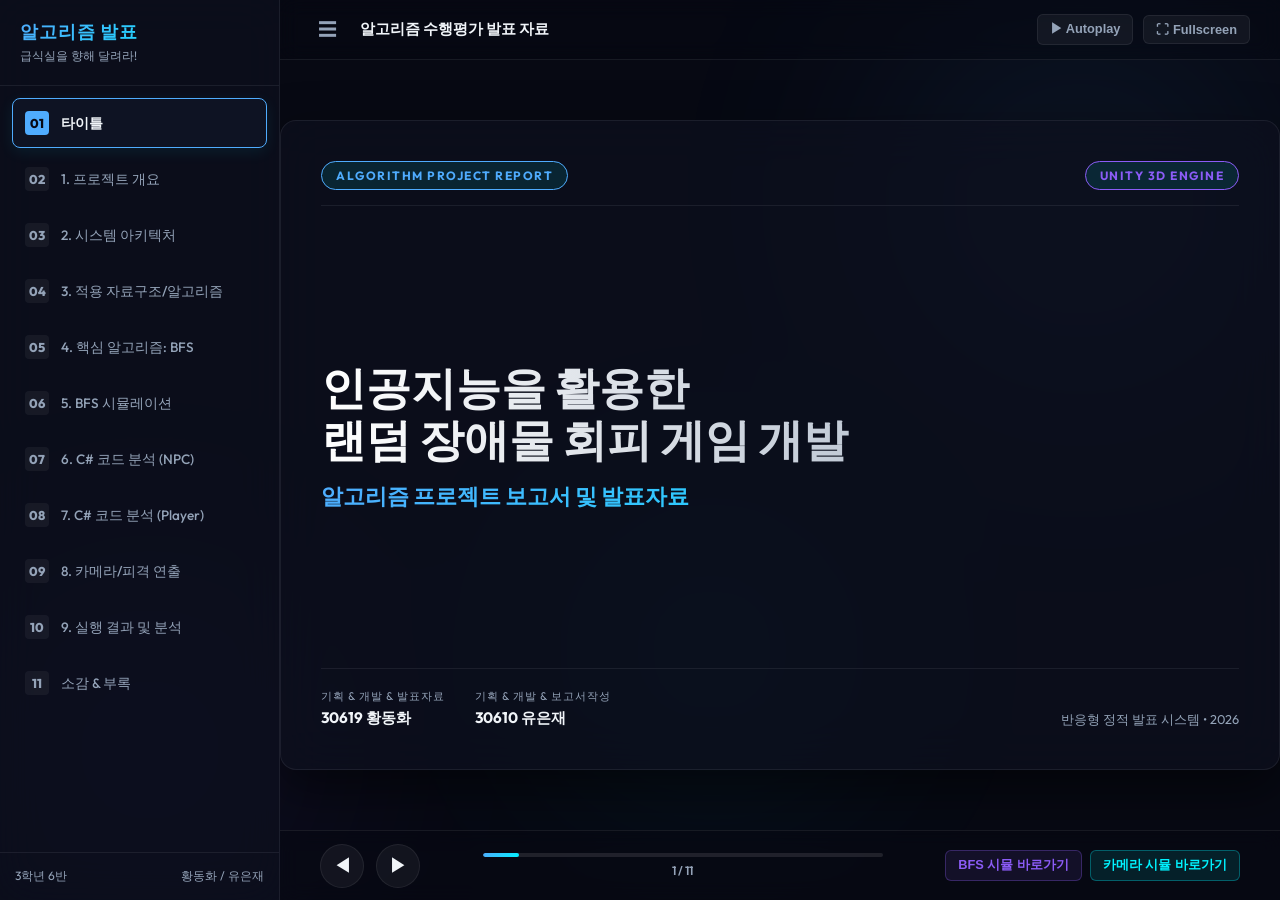
==== index.html @ ae64a729 "feat: init clean presentation slides" ====
<!DOCTYPE html>
<html lang="ko">
<head>
    <meta charset="UTF-8">
    <meta name="viewport" content="width=device-width, initial-scale=1.0">
    <title>알고리즘 프로젝트 발표자료 - 랜덤 장애물 회피 게임 개발</title>
    <link rel="stylesheet" href="styles.css">
    <!-- Google Fonts -->
    <link rel="preconnect" href="https://fonts.googleapis.com">
    <link rel="preconnect" href="https://fonts.gstatic.com" crossorigin>
    <link href="https://fonts.googleapis.com/css2?family=Inter:wght@400;500;600;700&family=Outfit:wght@400;600;700;800&display=swap" rel="stylesheet">
</head>
<body>

    <!-- Background glowing meshes -->
    <div class="bg-glow-container">
        <div class="bg-glow-circle glow-1"></div>
        <div class="bg-glow-circle glow-2"></div>
        <div class="bg-glow-circle glow-3"></div>
    </div>

    <div class="app-container">
        
        <!-- Sidebar slide list -->
        <aside class="sidebar">
            <div class="sidebar-header">
                <h1 class="sidebar-title">알고리즘 발표</h1>
                <p class="sidebar-subtitle">급식실을 향해 달려라!</p>
            </div>
            <nav class="slide-list">
                <div class="slide-item active">
                    <span class="slide-item-num">01</span>
                    <span class="slide-item-title">타이틀</span>
                </div>
                <div class="slide-item">
                    <span class="slide-item-num">02</span>
                    <span class="slide-item-title">1. 프로젝트 개요</span>
                </div>
                <div class="slide-item">
                    <span class="slide-item-num">03</span>
                    <span class="slide-item-title">2. 시스템 아키텍처</span>
                </div>
                <div class="slide-item">
                    <span class="slide-item-num">04</span>
                    <span class="slide-item-title">3. 적용 자료구조/알고리즘</span>
                </div>
                <div class="slide-item">
                    <span class="slide-item-num">05</span>
                    <span class="slide-item-title">4. 핵심 알고리즘: BFS</span>
                </div>
                <div class="slide-item">
                    <span class="slide-item-num">06</span>
                    <span class="slide-item-title">5. BFS 시뮬레이션</span>
                </div>
                <div class="slide-item">
                    <span class="slide-item-num">07</span>
                    <span class="slide-item-title">6. C# 코드 분석 (NPC)</span>
                </div>
                <div class="slide-item">
                    <span class="slide-item-num">08</span>
                    <span class="slide-item-title">7. C# 코드 분석 (Player)</span>
                </div>
                <div class="slide-item">
                    <span class="slide-item-num">09</span>
                    <span class="slide-item-title">8. 카메라/피격 연출</span>
                </div>
                <div class="slide-item">
                    <span class="slide-item-num">10</span>
                    <span class="slide-item-title">9. 실행 결과 및 분석</span>
                </div>
                <div class="slide-item">
                    <span class="slide-item-num">11</span>
                    <span class="slide-item-title">소감 & 부록</span>
                </div>
            </nav>
            <div class="sidebar-footer">
                <span>3학년 6반</span>
                <span>황동화 / 유은재</span>
            </div>
        </aside>

        <!-- Presentation Main View -->
        <main class="presentation-area">
            
            <!-- Top Controls Header -->
            <header class="presentation-header">
                <div class="header-left">
                    <button class="toggle-sidebar-btn" id="sidebar-toggle-btn" data-tooltip="슬라이드 리스트 토글">☰</button>
                    <span class="presentation-title">알고리즘 수행평가 발표 자료</span>
                </div>
                <div class="header-right">
                    <button class="header-btn" id="autoplay-btn" data-tooltip="자동 슬라이드 재생">▶ Autoplay</button>
                    <button class="header-btn" id="fullscreen-btn" data-tooltip="전체 화면 토글">⛶ Fullscreen</button>
                </div>
            </header>

            <!-- Slides Display Frame -->
            <div class="slides-container">

                <!-- SLIDE 1: Cover Page -->
                <section class="slide cover-layout active">
                    <div class="cover-header">
                        <span class="cover-badge">Algorithm Project Report</span>
                        <span class="cover-badge" style="border-color: var(--accent-purple); color: var(--accent-purple);">Unity 3D Engine</span>
                    </div>
                    <div class="cover-body">
                        <h2 class="cover-title">인공지능을 활용한<br>랜덤 장애물 회피 게임 개발</h2>
                        <h3 class="cover-subtitle">알고리즘 프로젝트 보고서 및 발표자료</h3>
                    </div>
                    <div class="cover-footer">
                        <div class="author-info">
                            <div class="author-box">
                                <span class="author-role">기획 & 개발 & 발표자료</span>
                                <span class="author-name">30619 황동화</span>
                            </div>
                            <div class="author-box">
                                <span class="author-role">기획 & 개발 & 보고서작성</span>
                                <span class="author-name">30610 유은재</span>
                            </div>
                        </div>
                        <div style="font-size: 0.8rem; color: var(--text-secondary);">
                            반응형 정적 발표 시스템 • 2026
                        </div>
                    </div>
                </section>

                <!-- SLIDE 2: 개요 -->
                <section class="slide">
                    <div class="slide-header">
                        <div>
                            <span class="slide-category">Introduction</span>
                            <h2 class="slide-title">1. 프로젝트 개요</h2>
                        </div>
                    </div>
                    <div class="grid-2">
                        <div>
                            <div class="info-card" style="margin-bottom: 15px;">
                                <div class="info-card-header">
                                    <div class="info-card-icon">🎯</div>
                                    <h3 class="info-card-title">메인 테마 및 기획 의도</h3>
                                </div>
                                <p class="info-card-desc">
                                    인기 런게임 '쿠키런'의 긴장감 높은 메커니즘을 3D 환경에 이식했습니다. 플레이어는 자동으로 점진 가속하며 전진하고, 학교 건물을 모티브로 디자인된 맵에서 <strong>급식실을 향해 달려갑니다.</strong>
                                </p>
                            </div>
                            <div class="info-card">
                                <div class="info-card-header">
                                    <div class="info-card-icon icon-purple">⚡</div>
                                    <h3 class="info-card-title">핵심 차별화 기술</h3>
                                </div>
                                <p class="info-card-desc">
                                    고정되어 패턴이 단순한 일반적인 런게임 장애물과 다릅니다. 이 게임에는 <strong>확률 기반 무작위 이동 알고리즘</strong>이 적용된 학생 NPC 장애물이 동작하여 플레이어에게 고도의 동체시력과 순발력을 요구합니다.
                                </p>
                            </div>
                        </div>
                        <div>
                            <div class="slide-visual-wrapper">
                                <img src="images/hero.png" alt="Game Hero Shot" class="slide-image">
                                <div class="image-overlay-caption">급식실로 달려가는 3D 러닝 게임 (LunchRush) 인게임 컨셉 샷</div>
                            </div>
                        </div>
                    </div>
                </section>

                <!-- SLIDE 3: 시스템 설계 -->
                <section class="slide">
                    <div class="slide-header">
                        <div>
                            <span class="slide-category">System Architecture</span>
                            <h2 class="slide-title">2. 시스템 아키텍처</h2>
                        </div>
                    </div>
                    <div class="grid-2">
                        <div>
                            <div class="slide-visual-wrapper" style="max-height: 480px;">
                                <img src="images/architecture.png" alt="System Architecture Diagram" class="slide-image">
                                <div class="image-overlay-caption">Unity 6 엔진 기반 모듈형 구조도</div>
                            </div>
                        </div>
                        <div>
                            <ul class="bullet-list">
                                <li>
                                    <strong>Player Control System</strong>
                                    <p>Unity New Input System 연계. 마우스 델타 값과 감도를 조합해 캐릭터를 부부럽게 좌우 회전시키며, 점프·슬라이딩·대쉬 입력을 물리 연산(CharacterController)과 결합.</p>
                                </li>
                                <li>
                                    <strong>Dynamic Camera System</strong>
                                    <p>플레이어 속도와 대쉬 상태에 따라 FOV(시야각)를 부드럽게 조정하여 스피드감 부여. 피격 감지 시 Perlin Noise 알고리즘 기반 거친 카메라 흔들림 수행.</p>
                                </li>
                                <li>
                                    <strong>NPC AI System</strong>
                                    <p>각 NPC는 독립된 상태 타이머를 지니며, 가중치 기반 난수 연산으로 목표 좌표를 선정한 뒤 격자 좌표계 기반 최단경로 탐색 수행.</p>
                                </li>
                            </ul>
                        </div>
                    </div>
                </section>

                <!-- SLIDE 4: 적용 자료구조 및 알고리즘 -->
                <section class="slide">
                    <div class="slide-header">
                        <div>
                            <span class="slide-category">Data Structure & Algorithm</span>
                            <h2 class="slide-title">3. 적용된 자료구조 및 알고리즘</h2>
                        </div>
                    </div>
                    <div class="grid-2">
                        <div class="info-card" style="height: 100%;">
                            <div class="info-card-header">
                                <div class="info-card-icon icon-purple">🧠</div>
                                <h3 class="info-card-title">확률 가중치 및 선형 보간 (Lerp)</h3>
                            </div>
                            <ul class="bullet-list purple" style="margin-top: 15px;">
                                <li>
                                    <strong>확률 가중치 기반 무작위 타겟 선택</strong>
                                    <p>NPC는 내장된 타이머가 특정 주기에 도달하면, 난수를 생성하고 사전에 정의된 각 행동 확률 가중치에 맞춰 다음 목표 지점 설정.</p>
                                </li>
                                <li>
                                    <strong>선형 보간 (Vector3.Lerp) 경로 평활화</strong>
                                    <p>목표 좌표로 NPC가 텔레포트하는 어색함을 막기 위해 프레임에 독립적인 <code>Vector3.Lerp</code>를 적용해 실제 학생이 걷는 것 같은 자연스러운 움직임 유도.</p>
                                </li>
                            </ul>
                        </div>
                        <div class="info-card" style="height: 100%;">
                            <div class="info-card-header">
                                <div class="info-card-icon icon-gold">⚡</div>
                                <h3 class="info-card-title">타이머 구조 및 AABB 충돌</h3>
                            </div>
                            <ul class="bullet-list gold" style="margin-top: 15px;">
                                <li>
                                    <strong>상태 기반 타이머 구조 (Timer Management)</strong>
                                    <p>복잡하고 무거운 상태 머신(FSM) 대신, 무적시간(<code>hitCooldownTimer</code>), 감속시간(<code>slowTimer</code>) 등 실수형 타이머를 매 프레임 업데이트 연산으로 관리.</p>
                                </li>
                                <li>
                                    <strong>AABB 충돌 판정 및 트리거</strong>
                                    <p>Unity BoxCollider 및 CharacterController 연산을 활용해 3차원 바운딩 박스가 겹치는 순간 실시간 감지, 플레이어 체력 차감 및 화면 진동 이벤트 트리거 연계.</p>
                                </li>
                            </ul>
                        </div>
                    </div>
                </section>

                <!-- SLIDE 5: BFS 경로 탐색 -->
                <section class="slide">
                    <div class="slide-header">
                        <div>
                            <span class="slide-category">Core Pathfinder Algorithm</span>
                            <h2 class="slide-title">4. 핵심 알고리즘: BFS 격자 경로 탐색</h2>
                        </div>
                    </div>
                    <div class="grid-2">
                        <div>
                            <p style="font-size: 0.95rem; line-height: 1.6; color: var(--text-secondary); margin-bottom: 15px;">
                                이 게임의 적(NPC 학생)은 무지성으로 전진하지 않고, 자신의 시작 위치(Origin) 주변 격자 맵을 바탕으로 <strong>BFS(너비 우선 탐색) 알고리즘</strong>을 사용해 유연하게 목표를 향해 이동합니다.
                            </p>
                            <div class="info-card" style="background: rgba(0, 242, 254, 0.03); border-color: rgba(0, 242, 254, 0.2); padding: 18px;">
                                <h4 style="color: var(--accent-cyan); font-size: 0.95rem; margin-bottom: 8px;">동작 단계:</h4>
                                <ol class="bullet-list" style="margin: 0; padding-left: 5px;">
                                    <li>NPC는 월드 좌표계를 <code>WorldToCell()</code> 함수를 통해 격자 셀(<code>Vector2Int</code>)로 변환합니다.</li>
                                    <li>목표 셀이 결정되면 시작 셀에서부터 최단경로 탐색을 위한 BFS 큐(<code>Queue&lt;Vector2Int&gt;</code>) 연산을 실행합니다.</li>
                                    <li>이미 탐색한 경로 및 벽(장애물) 정보를 필터링하여 최단 경로를 구성하는 노드 리스트를 복원하고, 다시 월드 좌표로 되돌려 경로(Waypoints)로 삼습니다.</li>
                                </ol>
                            </div>
                        </div>
                        <div>
                            <div class="slide-visual-wrapper">
                                <img src="images/bfs.png" alt="BFS Pathfinding Grid" class="slide-image">
                                <div class="image-overlay-caption">격자 상에서 BFS 최단 경로(파란색 선)를 역추적하는 알고리즘 다이어그램</div>
                            </div>
                        </div>
                    </div>
                </section>

                <!-- SLIDE 6: BFS 시뮬레이션 -->
                <section class="slide">
                    <div class="slide-header">
                        <div>
                            <span class="slide-category">Interactive Demo</span>
                            <h2 class="slide-title">5. 인터랙티브 BFS 경로 탐색 시뮬레이션</h2>
                        </div>
                        <div class="slide-subtitle-desc">실제 C# 코드를 기반으로 제작한 JS BFS 알고리즘 연산 및 보간 시뮬레이터</div>
                    </div>
                    <div class="sim-container">
                        <div class="sim-controls">
                            <button class="sim-btn primary" onclick="rerollBfsTarget()">🎯 새로운 목표 탐색 (Reroll)</button>
                            <button class="sim-btn" onclick="initBfsGrid()">🔄 그리드 리셋</button>
                            <div style="font-size: 0.8rem; margin-left: auto; color: var(--text-secondary);">
                                범례: <span style="color: #00f2fe; font-weight: bold;">● NPC</span> | 
                                <span style="color: #ef4444; font-weight: bold;">● Target</span> | 
                                <span style="color: #8b5cf6; font-weight: bold;">█ 벽(장애물)</span>
                            </div>
                        </div>
                        <div class="sim-canvas-wrapper">
                            <canvas id="bfs-canvas" class="sim-canvas"></canvas>
                            <div class="sim-status" id="bfs-status">NPC Position: (2, 2) | Target: (11, 11)</div>
                        </div>
                    </div>
                </section>

                <!-- SLIDE 7: C# 코드 분석 1 -->
                <section class="slide">
                    <div class="slide-header">
                        <div>
                            <span class="slide-category">Unity C# Script Analysis</span>
                            <h2 class="slide-title">6. 핵심 코드 분석: NPC 이동 & 스포너</h2>
                        </div>
                    </div>
                    <div class="grid-2">
                        <div class="code-viewer">
                            <div class="code-tabs">
                                <button class="code-tab active" data-target="code-obstacle">Obstacle.cs (BFS)</button>
                                <button class="code-tab" data-target="code-spawner">ObstacleSpawner.cs</button>
                            </div>
                            <div class="code-container">
<pre id="code-obstacle" class="code-snippet" style="display: block;">
<span class="code-comment">// Obstacle.cs 내의 BFS 최단경로 산출 알고리즘</span>
<span class="code-keyword">private void</span> <span class="code-method">BuildBfsPath</span>(Vector3 destination) {
    path.<span class="code-method">Clear</span>();
    pathIndex = <span class="code-number">0</span>;
    <span class="code-keyword">float</span> cellSize = Mathf.<span class="code-method">Max</span>(<span class="code-number">0.1f</span>, bfsCellSize);
    Vector2Int start = <span class="code-method">WorldToCell</span>(transform.position, cellSize);
    Vector2Int goal = <span class="code-method">WorldToCell</span>(destination, cellSize);
    
    Queue&lt;Vector2Int&gt; queue = <span class="code-keyword">new</span> Queue&lt;Vector2Int&gt;();
    Dictionary&lt;Vector2Int, Vector2Int&gt; previous = <span class="code-keyword">new</span> Dictionary&lt;Vector2Int, Vector2Int&gt;();
    queue.<span class="code-method">Enqueue</span>(start);
    previous[start] = start;

    <span class="code-keyword">while</span> (queue.Count > <span class="code-number">0</span>) {
        Vector2Int current = queue.<span class="code-method">Dequeue</span>();
        <span class="code-keyword">if</span> (current == goal) <span class="code-keyword">break</span>;
        <span class="code-keyword">foreach</span> (Vector2Int dir <span class="code-keyword">in</span> directions) {
            Vector2Int next = current + dir;
            <span class="code-keyword">if</span> (previous.<span class="code-method">ContainsKey</span>(next)) <span class="code-keyword">continue</span>;
            previous[next] = current;
            queue.<span class="code-method">Enqueue</span>(next);
        }
    }
}
</pre>
<pre id="code-spawner" class="code-snippet" style="display: none;">
<span class="code-comment">// ObstacleSpawner.cs 내의 최소 거리 배치 스포닝</span>
<span class="code-keyword">public void</span> <span class="code-method">SpawnBatch</span>() {
    GameObject[] targets = GameObject.<span class="code-method">FindGameObjectsWithTag</span>(targetTag);
    <span class="code-keyword">int</span> spawned = <span class="code-number">0</span>;
    <span class="code-keyword">while</span> (spawned &lt; spawnCount) {
        GameObject target = targets[Random.<span class="code-method">Range</span>(<span class="code-number">0</span>, targets.Length)];
        Vector3 pos = <span class="code-method">GetTopPosition</span>(target) + Vector3.up * spawnHeightOffset;
        <span class="code-comment">// 스폰 오브젝트 간 겹침 방지 검사</span>
        <span class="code-keyword">if</span> (<span class="code-method">IsFarEnough</span>(pos)) {
            Instantiate(obstaclePrefabs[Random.<span class="code-method">Range</span>(<span class="code-number">0</span>, obstaclePrefabs.Length)], pos, Quaternion.identity);
            usedPositions.<span class="code-method">Add</span>(pos);
            spawned++;
        }
    }
}
</pre>
                            </div>
                        </div>
                        <div style="display: flex; flex-direction: column; justify-content: center;">
                            <div class="code-annotation">
                                <strong>최적화 설계 포인트:</strong><br>
                                게임 내 많은 수의 NPC가 동시에 경로 연산을 수행하여 렉이 발생하는 현상을 방지하기 위해 <code>sqrMagnitude</code> 가시거리 연산을 통해 플레이어 근처의 활성화된 NPC만 깨어나 BFS를 수행하도록 최적화했습니다.
                            </div>
                            <div class="code-annotation" style="border-left-color: var(--accent-cyan); margin-top: 15px;">
                                <strong>스폰 충돌 방지:</strong><br>
                                <code>IsFarEnough()</code> 메소드를 활용해, 이미 생성된 NPC 간의 거리를 <code>minSpacing</code> 제곱값(sqrMagnitude)으로 빠르게 비교 연산하여 연산 효율을 높였습니다.
                            </div>
                        </div>
                    </div>
                </section>

                <!-- SLIDE 8: C# 코드 분석 2 -->
                <section class="slide">
                    <div class="slide-header">
                        <div>
                            <span class="slide-category">Unity C# Script Analysis</span>
                            <h2 class="slide-title">7. 핵심 코드 분석: 플레이어 & 카메라</h2>
                        </div>
                    </div>
                    <div class="grid-2">
                        <div class="code-viewer">
                            <div class="code-tabs">
                                <button class="code-tab active" data-target="code-player">PlayerController.cs</button>
                                <button class="code-tab" data-target="code-camera">FollowCamera.cs (Shake)</button>
                            </div>
                            <div class="code-container">
<pre id="code-player" class="code-snippet" style="display: block;">
<span class="code-comment">// PlayerController.cs 피격 및 속도 감속 로직</span>
<span class="code-keyword">public void</span> <span class="code-method">HitObstacle</span>(<span class="code-keyword">string</span> obstacleName) {
    <span class="code-keyword">if</span> (cleared || hitCooldownTimer > <span class="code-number">0f</span>) <span class="code-keyword">return</span>;
    
    hitCooldownTimer = hitCooldown; <span class="code-comment">// 무적 타이머</span>
    slowTimer = slowDuration;       <span class="code-comment">// 감속 타이머</span>
    currentSpeed = Mathf.<span class="code-method">Max</span>(startSpeed, currentSpeed - hitSpeedLoss);
    hearts = Mathf.<span class="code-method">Max</span>(<span class="code-number">0</span>, hearts - <span class="code-number">1</span>);
    heartUI?.<span class="code-method">SetHearts</span>(hearts, maxHearts);
    
    <span class="code-comment">// 카메라 Perlin Noise 흔들림 연출 연계</span>
    followCamera?.<span class="code-method">Shake</span>(<span class="code-number">0.45f</span>, hearts &lt;= <span class="code-number">0</span> ? <span class="code-number">1.2f</span> : <span class="code-number">0.75f</span>);
    
    <span class="code-keyword">if</span> (hearts &lt;= <span class="code-number">0</span>) {
        <span class="code-method">Die</span>(); <span class="code-comment">// 게임오버 코루틴 실행</span>
    }
}
</pre>
<pre id="code-camera" class="code-snippet" style="display: none;">
<span class="code-comment">// FollowCamera.cs Perlin Noise 카메라 셰이크 알고리즘</span>
<span class="code-keyword">private</span> Vector3 <span class="code-method">GetShakeOffset</span>() {
    <span class="code-keyword">if</span> (shakeTimer &lt;= <span class="code-number">0f</span>) <span class="code-keyword">return</span> Vector3.zero;
    
    shakeTimer -= Time.deltaTime;
    <span class="code-keyword">float</span> power = shakeStrength * (shakeTimer / shakeDuration);
    
    <span class="code-comment">// 단순 Random 난수가 아닌 Perlin Noise로 부드러운 거친 진동 구현</span>
    <span class="code-keyword">float</span> x = (Mathf.<span class="code-method">PerlinNoise</span>(Time.time * shakeFrequency, <span class="code-number">0.17f</span>) - <span class="code-number">0.5f</span>) * <span class="code-number">2f</span>;
    <span class="code-keyword">float</span> y = (Mathf.<span class="code-method">PerlinNoise</span>(<span class="code-number">0.41f</span>, Time.time * shakeFrequency) - <span class="code-number">0.5f</span>) * <span class="code-number">2f</span>;
    
    <span class="code-keyword">return</span> transform.right * x * power + transform.up * y * power;
}
</pre>
                            </div>
                        </div>
                        <div style="display: flex; flex-direction: column; justify-content: center;">
                            <div class="code-annotation">
                                <strong>비선형 카메라 피드백:</strong><br>
                                <code>Mathf.PerlinNoise</code>를 사용한 진동은 매 프레임 임의의 난수로 진동시키는 <code>Random.insideUnitSphere</code>에 비해 파동이 유기적으로 부드럽게 이어지므로 3D 멀미를 방지하면서도 타격감을 크게 증가시킵니다.
                            </div>
                            <div class="code-annotation" style="border-left-color: var(--accent-red); margin-top: 15px;">
                                <strong>코루틴 기반 게임오버:</strong><br>
                                체력 0 도달 시 단순 리셋이 아닌, 플레이어 모델이 거칠게 회전(Spin)하며 공중으로 튕겨져 나간 뒤 점점 투명하게 사라지도록 <code>IEnumerator</code> 코루틴을 통해 정교한 연출을 하였습니다.
                            </div>
                        </div>
                    </div>
                </section>

                <!-- SLIDE 9: 카메라 / 피격 연출 시뮬레이션 -->
                <section class="slide">
                    <div class="slide-header">
                        <div>
                            <span class="slide-category">Interactive Sandbox</span>
                            <h2 class="slide-title">8. 카메라 연출 및 피격 시뮬레이터</h2>
                        </div>
                        <div class="slide-subtitle-desc">플레이어 가속에 따른 FOV 팽창 및 장애물 피격 시 Perlin Noise 흔들림 시뮬레이션</div>
                    </div>
                    <div class="grid-2">
                        <div class="camera-sim-wrapper">
                            <div class="cam-slider-group">
                                <div class="cam-slider-label">
                                    <span>🏃 현재 달리기 속도 (Speed)</span>
                                    <span><span id="sim-speed-val">5.0</span> m/s</span>
                                </div>
                                <input type="range" min="5" max="13" step="0.1" value="5" class="cam-slider" id="sim-speed-slider">
                            </div>
                            
                            <div style="display: flex; gap: 12px; margin-top: 10px;">
                                <button class="sim-btn primary" style="flex: 1; padding: 12px;" onclick="triggerObstacleHit()">💥 장애물 충돌 트리거 (Obstacle Hit)</button>
                                <button class="sim-btn" style="padding: 12px 20px;" onclick="initCameraSim()">🔄 복구</button>
                            </div>
                            
                            <div class="code-annotation" style="margin: 0;">
                                <strong>시너지 메커니즘 설명:</strong><br>
                                속도 슬라이더를 높이면 우측 가상 화면의 3D 원근 앵글(FOV)이 <strong>60도에서 72도</strong>까지 확대되어 스피드감을 향상시킵니다.<br>
                                피격 버튼을 클릭하면 체력(하트)이 차감되며 <strong>Perlin Noise 알고리즘</strong>을 적용한 셰이크가 렌더링 영역에 적용됩니다.
                            </div>
                        </div>
                        <div>
                            <div class="camera-screen-box">
                                <div class="camera-screen-content" id="camera-screen-content">
                                    <div class="speed-lines" id="speed-lines"></div>
                                    <!-- Virtual HUD -->
                                    <div class="camera-hud">
                                        <div class="camera-hud-item">SPEED: <span id="sim-hud-speed">RUN</span></div>
                                        <div class="camera-hud-item">FOV: <span id="sim-fov-val">60</span>°</div>
                                    </div>
                                    <div class="camera-hearts">
                                        <div class="heart-icon"></div>
                                        <div class="heart-icon"></div>
                                        <div class="heart-icon"></div>
                                    </div>
                                    <!-- Virtual 3D Scene Elements -->
                                    <div class="camera-scene-elements" id="camera-elements">
                                        <div class="camera-track">
                                            <div class="camera-player"></div>
                                            <div class="camera-obstacle-obj"></div>
                                        </div>
                                    </div>
                                </div>
                            </div>
                        </div>
                    </div>
                </section>

                <!-- SLIDE 10: 결과 및 분석 -->
                <section class="slide">
                    <div class="slide-header">
                        <div>
                            <span class="slide-category">Results & Analysis</span>
                            <h2 class="slide-title">9. 실행 결과 및 알고리즘 동작 분석</h2>
                        </div>
                    </div>
                    <div class="grid-2">
                        <div>
                            <div class="info-card" style="margin-bottom: 15px;">
                                <div class="info-card-header">
                                    <div class="info-card-icon">🎮</div>
                                    <h3 class="info-card-title">자연스러운 동적 장애물 구현</h3>
                                </div>
                                <p class="info-card-desc">
                                    가중치 난수로 다음 셀을 구한 뒤 <code>Vector3.Lerp</code>를 적용해, NPC가 순간이동하는 현상 없이 장애물 역할을 자연스럽게 수행합니다. 고정 장애물보다 훨씬 뛰어난 몰입감을 느낄 수 있습니다.
                                </p>
                            </div>
                            <div class="info-card">
                                <div class="info-card-header">
                                    <div class="info-card-icon icon-purple">🔄</div>
                                    <h3 class="info-card-title">리플레이 가치 창출 (Replay Value)</h3>
                                </div>
                                <p class="info-card-desc">
                                    확률 가중치 기반 무작위 이동 덕분에 매 판 플레이할 때마다 NPC들의 배치와 이동 경로가 달라집니다. 따라서 단순 길을 외우는 암기식 플레이가 불가능하며 다채로운 즐거움을 줍니다.
                                </p>
                            </div>
                        </div>
                        <div>
                            <div class="slide-visual-wrapper">
                                <img src="images/flowchart.png" alt="Game Logic Flowchart" class="slide-image">
                                <div class="image-overlay-caption">실제 게임 실행 메인 로직 플로우차트</div>
                            </div>
                        </div>
                    </div>
                </section>

                <!-- SLIDE 11: 소감 및 역할분담 -->
                <section class="slide">
                    <div class="slide-header">
                        <div>
                            <span class="slide-category">Conclusion & Appendix</span>
                            <h2 class="slide-title">10. 프로젝트 수행 소감 및 부록</h2>
                        </div>
                    </div>
                    <div class="grid-3">
                        <div class="info-card">
                            <h4 style="font-size: 0.95rem; color: var(--accent-blue); margin-bottom: 10px;">팀원 수행 소감</h4>
                            <p style="font-size: 0.8rem; line-height: 1.5; color: var(--text-secondary); margin-bottom: 10px;">
                                <strong>유은재:</strong> 처음으로 Unity에서 3D 맵을 설계해보았습니다. 과거 언리얼 엔진으로 학교 IT관을 모델링했던 역량을 활용하여 빠르게 공간을 조형할 수 있었고 Unity만의 컴포넌트 시스템을 이해하게 되었습니다.
                            </p>
                            <p style="font-size: 0.8rem; line-height: 1.5; color: var(--text-secondary);">
                                <strong>황동화:</strong> 첫 3D 게임 제작이라 모든 것이 흥미로웠습니다. 3D 모델의 복잡한 애니메이션이 런타임 상에서 Animator와 스크립트로 상호작용하는 과정이 매우 신기했습니다.
                            </p>
                        </div>
                        <div class="info-card">
                            <h4 style="font-size: 0.95rem; color: var(--accent-purple); margin-bottom: 10px;">역할 분담</h4>
                            <ul class="bullet-list purple" style="margin: 0;">
                                <li><strong>황동화:</strong> 학교 건물 3D 맵 제작, 플레이어 & 카메라 컨트롤러 C# 스크립트 작성, AI 디버깅 보조</li>
                                <li><strong>유은재:</strong> 학교 건물 3D 맵 조형, C# UI 스크립트, NPC BFS AI 작성, PPT 보고서 및 자료 정리</li>
                            </ul>
                        </div>
                        <div class="info-card">
                            <h4 style="font-size: 0.95rem; color: var(--accent-gold); margin-bottom: 10px;">AI 활용 및 부록</h4>
                            <p style="font-size: 0.78rem; line-height: 1.5; color: var(--text-secondary); margin-bottom: 10px;">
                                C# 스크립트 초안 고안, 마우스 카메라 턴 회전 보정 및 Animator 회전 충돌 문제를 해결하기 위해 ChatGPT를 활용했습니다.
                            </p>
                            <div style="margin-top: 15px;">
                                <a href="https://github.com/jomebe/yumbabo" target="_blank" class="sim-btn primary" style="justify-content: center; text-decoration: none; font-size: 0.75rem;">💻 Unity 전체 코드 GitHub</a>
                            </div>
                        </div>
                    </div>
                </section>

            </div>

            <!-- Bottom Navigation Bar -->
            <footer class="navigation-controls">
                <div class="nav-buttons">
                    <button class="nav-btn" id="prev-btn" data-tooltip="이전 슬라이드 (좌방향키/PgUp)">◀</button>
                    <button class="nav-btn" id="next-btn" data-tooltip="다음 슬라이드 (우방향키/스페이스바/PgDn)">▶</button>
                </div>
                
                <div class="nav-progress-container">
                    <div class="nav-progress-bar-bg">
                        <div class="nav-progress-bar-fill"></div>
                    </div>
                    <span class="nav-slide-counter">1 / 11</span>
                </div>
                
                <div class="floating-actions">
                    <button class="header-btn" onclick="showSlide(5)" style="background: rgba(139, 92, 246, 0.1); border-color: rgba(139, 92, 246, 0.3); color: var(--accent-purple);">BFS 시뮬 바로가기</button>
                    <button class="header-btn" onclick="showSlide(8)" style="background: rgba(0, 242, 254, 0.1); border-color: rgba(0, 242, 254, 0.3); color: var(--accent-cyan);">카메라 시뮬 바로가기</button>
                </div>
            </footer>

        </main>
    </div>

    <script src="script.js"></script>
</body>
</html>
---- styles.css ----
:root {
    --bg-dark: #070913;
    --bg-panel: rgba(13, 17, 30, 0.7);
    --bg-card: rgba(22, 28, 48, 0.45);
    --border-color: rgba(255, 255, 255, 0.07);
    --border-glow: rgba(0, 242, 254, 0.15);
    --text-primary: #f1f5f9;
    --text-secondary: #94a3b8;
    --accent-cyan: #00f2fe;
    --accent-blue: #4facfe;
    --accent-purple: #8b5cf6;
    --accent-red: #ef4444;
    --accent-gold: #f59e0b;
    --gradient-primary: linear-gradient(135deg, #4facfe 0%, #00f2fe 100%);
    --gradient-purple: linear-gradient(135deg, #a78bfa 0%, #8b5cf6 100%);
    --gradient-red: linear-gradient(135deg, #f87171 0%, #ef4444 100%);
    --gradient-gold: linear-gradient(135deg, #fbbf24 0%, #d97706 100%);
    --font-family: 'Outfit', 'Inter', -apple-system, BlinkMacSystemFont, 'Segoe UI', Roboto, sans-serif;
}

* {
    margin: 0;
    padding: 0;
    box-sizing: border-box;
    scrollbar-width: thin;
    scrollbar-color: var(--accent-blue) var(--bg-dark);
}

body {
    background-color: var(--bg-dark);
    color: var(--text-primary);
    font-family: var(--font-family);
    overflow: hidden;
    height: 100vh;
    display: flex;
}

/* Background animated glow meshes */
.bg-glow-container {
    position: fixed;
    top: 0;
    left: 0;
    width: 100vw;
    height: 100vh;
    z-index: -1;
    overflow: hidden;
    pointer-events: none;
}

.bg-glow-circle {
    position: absolute;
    border-radius: 50%;
    filter: blur(120px);
    opacity: 0.12;
    animation: floatGlow 25s infinite alternate ease-in-out;
}

.glow-1 {
    width: 600px;
    height: 600px;
    background: radial-gradient(circle, var(--accent-blue) 0%, transparent 70%);
    top: -100px;
    right: -100px;
}

.glow-2 {
    width: 500px;
    height: 500px;
    background: radial-gradient(circle, var(--accent-purple) 0%, transparent 70%);
    bottom: -100px;
    left: -100px;
    animation-delay: -5s;
}

.glow-3 {
    width: 400px;
    height: 400px;
    background: radial-gradient(circle, var(--accent-cyan) 0%, transparent 70%);
    top: 50%;
    left: 40%;
    animation-delay: -10s;
}

@keyframes floatGlow {
    0% {
        transform: translate(0, 0) scale(1);
    }
    100% {
        transform: translate(80px, 50px) scale(1.15);
    }
}

/* Layout */
.app-container {
    display: flex;
    width: 100vw;
    height: 100vh;
    position: relative;
}

/* Sidebar slide selector list */
.sidebar {
    width: 280px;
    background: var(--bg-panel);
    border-right: 1px solid var(--border-color);
    backdrop-filter: blur(20px);
    display: flex;
    flex-direction: column;
    z-index: 10;
    transition: transform 0.3s cubic-bezier(0.4, 0, 0.2, 1);
}

.sidebar.hidden {
    transform: translateX(-280px);
    position: absolute;
}

.sidebar-header {
    padding: 20px;
    border-bottom: 1px solid var(--border-color);
}

.sidebar-title {
    font-size: 1.1rem;
    font-weight: 700;
    background: var(--gradient-primary);
    -webkit-background-clip: text;
    -webkit-text-fill-color: transparent;
    text-transform: uppercase;
    letter-spacing: 1px;
}

.sidebar-subtitle {
    font-size: 0.75rem;
    color: var(--text-secondary);
    margin-top: 4px;
}

.slide-list {
    flex: 1;
    overflow-y: auto;
    padding: 12px;
}

.slide-item {
    display: flex;
    align-items: center;
    padding: 12px;
    border-radius: 8px;
    cursor: pointer;
    margin-bottom: 6px;
    transition: all 0.2s ease;
    border: 1px solid transparent;
}

.slide-item:hover {
    background: rgba(255, 255, 255, 0.03);
}

.slide-item.active {
    background: var(--bg-card);
    border-color: var(--accent-blue);
    box-shadow: 0 4px 15px rgba(0, 242, 254, 0.08);
}

.slide-item-num {
    font-size: 0.8rem;
    font-weight: 800;
    color: var(--text-secondary);
    width: 24px;
    height: 24px;
    border-radius: 4px;
    background: rgba(255, 255, 255, 0.05);
    display: flex;
    align-items: center;
    justify-content: center;
    margin-right: 12px;
}

.slide-item.active .slide-item-num {
    background: var(--accent-blue);
    color: var(--bg-dark);
}

.slide-item-title {
    font-size: 0.85rem;
    font-weight: 500;
    color: var(--text-secondary);
    white-space: nowrap;
    overflow: hidden;
    text-overflow: ellipsis;
    flex: 1;
}

.slide-item.active .slide-item-title {
    color: var(--text-primary);
    font-weight: 600;
}

.sidebar-footer {
    padding: 15px;
    border-top: 1px solid var(--border-color);
    font-size: 0.75rem;
    color: var(--text-secondary);
    display: flex;
    justify-content: space-between;
}

/* Presentation Main Area */
.presentation-area {
    flex: 1;
    display: flex;
    flex-direction: column;
    position: relative;
    overflow: hidden;
}

.presentation-header {
    height: 60px;
    padding: 0 30px;
    display: flex;
    align-items: center;
    justify-content: space-between;
    border-bottom: 1px solid var(--border-color);
    backdrop-filter: blur(10px);
    background: rgba(7, 9, 19, 0.4);
    z-index: 5;
}

.header-left {
    display: flex;
    align-items: center;
    gap: 15px;
}

.toggle-sidebar-btn {
    background: none;
    border: none;
    color: var(--text-secondary);
    cursor: pointer;
    font-size: 1.2rem;
    padding: 8px;
    border-radius: 6px;
    transition: all 0.2s;
    display: flex;
    align-items: center;
}

.toggle-sidebar-btn:hover {
    background: rgba(255, 255, 255, 0.05);
    color: var(--text-primary);
}

.presentation-title {
    font-size: 0.95rem;
    font-weight: 600;
    color: var(--text-primary);
}

.header-right {
    display: flex;
    align-items: center;
    gap: 10px;
}

.header-btn {
    background: rgba(255, 255, 255, 0.05);
    border: 1px solid var(--border-color);
    color: var(--text-secondary);
    padding: 6px 12px;
    border-radius: 6px;
    font-size: 0.8rem;
    font-weight: 600;
    cursor: pointer;
    transition: all 0.2s;
    display: flex;
    align-items: center;
    gap: 6px;
}

.header-btn:hover {
    background: rgba(255, 255, 255, 0.1);
    color: var(--text-primary);
    border-color: var(--accent-blue);
}

.header-btn.active {
    background: var(--gradient-primary);
    color: var(--bg-dark);
    border: none;
}

/* Slides Content Container */
.slides-container {
    flex: 1;
    position: relative;
    display: flex;
    align-items: center;
    justify-content: center;
    padding: 40px;
}

.slide {
    position: absolute;
    width: 100%;
    height: 100%;
    max-width: 1100px;
    max-height: 650px;
    background: var(--bg-panel);
    border: 1px solid var(--border-color);
    border-radius: 16px;
    backdrop-filter: blur(25px);
    display: flex;
    flex-direction: column;
    padding: 40px;
    opacity: 0;
    pointer-events: none;
    transform: scale(0.96) translateY(20px);
    transition: all 0.5s cubic-bezier(0.4, 0, 0.2, 1);
    box-shadow: 0 20px 50px rgba(0, 0, 0, 0.5);
    overflow: hidden;
}

.slide.active {
    opacity: 1;
    pointer-events: auto;
    transform: scale(1) translateY(0);
}

/* Slide Header & Titles */
.slide-header {
    display: flex;
    align-items: center;
    justify-content: space-between;
    margin-bottom: 25px;
}

.slide-category {
    font-size: 0.75rem;
    font-weight: 800;
    color: var(--accent-blue);
    text-transform: uppercase;
    letter-spacing: 2px;
    margin-bottom: 4px;
}

.slide-title {
    font-size: 1.8rem;
    font-weight: 800;
    color: var(--text-primary);
    line-height: 1.2;
}

.slide-subtitle-desc {
    font-size: 0.95rem;
    color: var(--text-secondary);
    margin-top: 6px;
}

/* Common Layout Helpers inside slides */
.grid-2 {
    display: grid;
    grid-template-columns: 1fr 1fr;
    gap: 30px;
    align-items: center;
    height: 100%;
}

.grid-3 {
    display: grid;
    grid-template-columns: 1fr 1fr 1fr;
    gap: 20px;
    height: 100%;
}

.flex-center {
    display: flex;
    flex-direction: column;
    justify-content: center;
    align-items: center;
    text-align: center;
    height: 100%;
}

/* Visual elements & cards */
.info-card {
    background: var(--bg-card);
    border: 1px solid var(--border-color);
    border-radius: 12px;
    padding: 24px;
    transition: all 0.3s ease;
}

.info-card:hover {
    border-color: var(--accent-blue);
    transform: translateY(-4px);
    box-shadow: 0 10px 20px rgba(0, 242, 254, 0.04);
}

.info-card-header {
    display: flex;
    align-items: center;
    gap: 10px;
    margin-bottom: 12px;
}

.info-card-icon {
    width: 36px;
    height: 36px;
    border-radius: 8px;
    background: rgba(79, 172, 254, 0.15);
    display: flex;
    align-items: center;
    justify-content: center;
    color: var(--accent-blue);
    font-size: 1.1rem;
    font-weight: bold;
}

.icon-purple {
    background: rgba(139, 92, 246, 0.15);
    color: var(--accent-purple);
}

.icon-gold {
    background: rgba(245, 158, 11, 0.15);
    color: var(--accent-gold);
}

.icon-red {
    background: rgba(239, 68, 68, 0.15);
    color: var(--accent-red);
}

.info-card-title {
    font-size: 1.05rem;
    font-weight: 700;
}

.info-card-desc {
    font-size: 0.85rem;
    color: var(--text-secondary);
    line-height: 1.6;
}

/* List with dots */
.bullet-list {
    list-style: none;
    margin-top: 10px;
}

.bullet-list li {
    position: relative;
    padding-left: 20px;
    margin-bottom: 12px;
    font-size: 0.9rem;
    line-height: 1.5;
    color: var(--text-secondary);
}

.bullet-list li strong {
    color: var(--text-primary);
}

.bullet-list li::before {
    content: "";
    position: absolute;
    left: 0;
    top: 8px;
    width: 6px;
    height: 6px;
    border-radius: 50%;
    background: var(--accent-blue);
}

.bullet-list.purple li::before {
    background: var(--accent-purple);
}

/* Slide Cover Specific */
.cover-layout {
    display: flex;
    flex-direction: column;
    justify-content: space-between;
    height: 100%;
}

.cover-header {
    display: flex;
    align-items: center;
    justify-content: space-between;
    border-bottom: 1px solid var(--border-color);
    padding-bottom: 15px;
}

.cover-badge {
    background: rgba(0, 242, 254, 0.1);
    border: 1px solid var(--accent-blue);
    padding: 6px 14px;
    border-radius: 20px;
    font-size: 0.75rem;
    font-weight: 700;
    color: var(--accent-blue);
    text-transform: uppercase;
    letter-spacing: 1.5px;
}

.cover-body {
    margin: 40px 0;
}

.cover-title {
    font-size: 2.8rem;
    font-weight: 800;
    line-height: 1.15;
    background: linear-gradient(to right, #ffffff, #94a3b8);
    -webkit-background-clip: text;
    -webkit-text-fill-color: transparent;
}

.cover-subtitle {
    font-size: 1.4rem;
    font-weight: 600;
    margin-top: 15px;
    background: var(--gradient-primary);
    -webkit-background-clip: text;
    -webkit-text-fill-color: transparent;
}

.cover-footer {
    display: flex;
    justify-content: space-between;
    align-items: flex-end;
    border-top: 1px solid var(--border-color);
    padding-top: 20px;
}

.author-info {
    display: flex;
    gap: 30px;
}

.author-box {
    display: flex;
    flex-direction: column;
    gap: 4px;
}

.author-role {
    font-size: 0.7rem;
    text-transform: uppercase;
    color: var(--text-secondary);
    letter-spacing: 1px;
}

.author-name {
    font-size: 0.95rem;
    font-weight: 700;
    color: var(--text-primary);
}

/* Image Visual elements inside slides */
.slide-visual-wrapper {
    width: 100%;
    height: 100%;
    max-height: 380px;
    border-radius: 12px;
    overflow: hidden;
    border: 1px solid var(--border-color);
    position: relative;
    background: rgba(0,0,0,0.3);
}

.slide-image {
    width: 100%;
    height: 100%;
    object-fit: cover;
    transition: transform 0.5s ease;
}

.slide-visual-wrapper:hover .slide-image {
    transform: scale(1.03);
}

.image-overlay-caption {
    position: absolute;
    bottom: 0;
    left: 0;
    width: 100%;
    padding: 15px;
    background: linear-gradient(transparent, rgba(0,0,0,0.8));
    font-size: 0.8rem;
    color: #e2e8f0;
    text-shadow: 0 1px 3px rgba(0,0,0,0.5);
}

/* Interactive Simulator: BFS Grid */
.sim-container {
    background: rgba(5, 7, 12, 0.9);
    border: 1px solid var(--border-color);
    border-radius: 12px;
    padding: 16px;
    display: flex;
    flex-direction: column;
    height: 100%;
    position: relative;
}

.sim-controls {
    display: flex;
    flex-wrap: wrap;
    gap: 8px;
    margin-bottom: 12px;
    align-items: center;
}

.sim-btn {
    background: rgba(255,255,255,0.06);
    border: 1px solid var(--border-color);
    color: var(--text-primary);
    padding: 6px 12px;
    border-radius: 6px;
    font-size: 0.75rem;
    cursor: pointer;
    font-weight: 600;
    transition: all 0.2s;
    display: flex;
    align-items: center;
    gap: 4px;
}

.sim-btn:hover {
    background: rgba(255,255,255,0.12);
    border-color: var(--accent-blue);
}

.sim-btn.primary {
    background: var(--gradient-primary);
    color: var(--bg-dark);
    border: none;
}

.sim-btn.primary:hover {
    box-shadow: 0 0 12px rgba(0, 242, 254, 0.4);
}

.sim-canvas-wrapper {
    flex: 1;
    position: relative;
    border-radius: 8px;
    overflow: hidden;
    border: 1px solid rgba(255,255,255,0.05);
    background: #090c15;
    min-height: 280px;
}

.sim-canvas {
    width: 100%;
    height: 100%;
    display: block;
}

.sim-status {
    position: absolute;
    bottom: 8px;
    left: 8px;
    background: rgba(0, 0, 0, 0.7);
    padding: 4px 8px;
    border-radius: 4px;
    font-size: 0.7rem;
    font-family: monospace;
    color: var(--accent-cyan);
}

/* Interactive Simulator: Camera zoom & shake */
.camera-sim-wrapper {
    display: flex;
    flex-direction: column;
    gap: 16px;
    height: 100%;
    justify-content: center;
}

.camera-screen-box {
    width: 100%;
    height: 240px;
    background: #020408;
    border-radius: 12px;
    border: 1px solid var(--border-color);
    position: relative;
    overflow: hidden;
    display: flex;
    align-items: center;
    justify-content: center;
    box-shadow: inset 0 0 30px rgba(0,0,0,0.8);
}

.camera-screen-content {
    width: 100%;
    height: 100%;
    position: relative;
    display: flex;
    align-items: center;
    justify-content: center;
    transition: transform 0.05s ease; /* For shake */
}

/* Speed lines overlay in camera simulation */
.speed-lines {
    position: absolute;
    width: 100%;
    height: 100%;
    top: 0;
    left: 0;
    pointer-events: none;
    opacity: 0;
    transition: opacity 0.3s ease;
    background: radial-gradient(circle, transparent 30%, rgba(255,255,255,0.08) 70%, rgba(255,255,255,0.25) 100%);
}

.camera-hud {
    position: absolute;
    top: 12px;
    left: 12px;
    font-family: monospace;
    font-size: 0.75rem;
    color: var(--accent-cyan);
    display: flex;
    flex-direction: column;
    gap: 4px;
    background: rgba(0,0,0,0.5);
    padding: 6px 10px;
    border-radius: 4px;
    border: 1px solid rgba(0, 242, 254, 0.2);
}

.camera-hud-item span {
    color: var(--text-primary);
}

.camera-hearts {
    position: absolute;
    top: 12px;
    right: 12px;
    display: flex;
    gap: 4px;
}

.heart-icon {
    width: 16px;
    height: 16px;
    background: var(--accent-red);
    clip-path: path('M12 4.419c-2.826-5.695-11.999-4.064-11.999 3.27 0 7.27 9.903 10.938 11.999 12.311 2.096-1.373 11.999-5.041 11.999-12.311 0-7.334-9.173-8.965-11.999-3.27z');
    transform: scale(0.65);
    transform-origin: center;
    transition: all 0.3s ease;
}

.heart-icon.lost {
    background: #27272a;
}

.camera-scene-elements {
    display: flex;
    flex-direction: column;
    align-items: center;
    gap: 15px;
    transform: perspective(300px) rotateX(40deg) scale(1.1);
    transform-origin: center;
    transition: transform 0.4s ease; /* FOV zoom effect scaling */
}

.camera-track {
    width: 180px;
    height: 300px;
    background: linear-gradient(to bottom, #111827, #1f2937);
    border-left: 2px solid var(--accent-blue);
    border-right: 2px solid var(--accent-blue);
    position: absolute;
    bottom: -60px;
    display: flex;
    justify-content: center;
    overflow: hidden;
}

.camera-player {
    width: 26px;
    height: 26px;
    background: var(--gradient-primary);
    border-radius: 50%;
    position: absolute;
    bottom: 50px;
    box-shadow: 0 0 15px var(--accent-blue);
    z-index: 2;
    transition: all 0.2s;
}

.camera-obstacle-obj {
    width: 22px;
    height: 22px;
    background: var(--gradient-red);
    border-radius: 4px;
    position: absolute;
    top: 40px;
    box-shadow: 0 0 10px var(--accent-red);
    animation: obstacleFly 2s infinite linear;
}

@keyframes obstacleFly {
    0% {
        top: -20px;
        transform: scale(0.4);
    }
    100% {
        top: 250px;
        transform: scale(1.2);
    }
}

.cam-slider-group {
    display: flex;
    flex-direction: column;
    gap: 6px;
    width: 100%;
}

.cam-slider-label {
    display: flex;
    justify-content: space-between;
    font-size: 0.8rem;
    color: var(--text-secondary);
}

.cam-slider {
    width: 100%;
    height: 6px;
    border-radius: 3px;
    outline: none;
    -webkit-appearance: none;
    background: rgba(255,255,255,0.1);
}

.cam-slider::-webkit-slider-thumb {
    -webkit-appearance: none;
    width: 16px;
    height: 16px;
    border-radius: 50%;
    background: var(--accent-blue);
    cursor: pointer;
    box-shadow: 0 0 8px var(--accent-blue);
}

/* Code Viewer & C# Tab Layout */
.code-viewer {
    display: flex;
    flex-direction: column;
    background: #0b0f19;
    border: 1px solid var(--border-color);
    border-radius: 12px;
    height: 100%;
    overflow: hidden;
}

.code-tabs {
    display: flex;
    background: rgba(0,0,0,0.3);
    border-bottom: 1px solid var(--border-color);
    padding: 0 10px;
}

.code-tab {
    background: none;
    border: none;
    color: var(--text-secondary);
    padding: 10px 16px;
    font-size: 0.75rem;
    font-weight: 600;
    cursor: pointer;
    border-bottom: 2px solid transparent;
    transition: all 0.2s;
    font-family: monospace;
}

.code-tab:hover {
    color: var(--text-primary);
}

.code-tab.active {
    color: var(--accent-blue);
    border-bottom-color: var(--accent-blue);
}

.code-container {
    flex: 1;
    overflow: auto;
    padding: 16px;
    font-family: 'Consolas', 'Courier New', Courier, monospace;
    font-size: 0.78rem;
    line-height: 1.5;
}

.code-container pre {
    margin: 0;
    white-space: pre-wrap;
    word-break: break-all;
}

.code-highlight {
    color: #e2e8f0;
}

.code-keyword { color: #f43f5e; font-weight: 600; }
.code-type { color: #38bdf8; }
.code-method { color: #fbbf24; }
.code-comment { color: #64748b; font-style: italic; }
.code-string { color: #34d399; }
.code-number { color: #fb923c; }

/* Code annotation area */
.code-annotation {
    background: rgba(255,255,255,0.02);
    border-left: 3px solid var(--accent-purple);
    padding: 12px;
    border-radius: 0 8px 8px 0;
    font-size: 0.82rem;
    line-height: 1.5;
    color: var(--text-secondary);
    margin-top: 15px;
}

.code-annotation strong {
    color: var(--text-primary);
}

/* Controls Navigation Panel */
.navigation-controls {
    height: 70px;
    border-top: 1px solid var(--border-color);
    background: rgba(7, 9, 19, 0.6);
    backdrop-filter: blur(10px);
    display: flex;
    align-items: center;
    justify-content: space-between;
    padding: 0 40px;
    z-index: 5;
}

.nav-buttons {
    display: flex;
    gap: 12px;
}

.nav-btn {
    background: rgba(255,255,255,0.05);
    border: 1px solid var(--border-color);
    color: var(--text-primary);
    width: 44px;
    height: 44px;
    border-radius: 50%;
    display: flex;
    align-items: center;
    justify-content: center;
    cursor: pointer;
    font-size: 1.2rem;
    transition: all 0.2s cubic-bezier(0.4, 0, 0.2, 1);
}

.nav-btn:hover {
    background: var(--bg-card);
    border-color: var(--accent-blue);
    color: var(--accent-cyan);
    box-shadow: 0 0 10px rgba(0, 242, 254, 0.2);
}

.nav-btn:active {
    transform: scale(0.95);
}

.nav-progress-container {
    flex: 1;
    max-width: 400px;
    display: flex;
    flex-direction: column;
    align-items: center;
    gap: 6px;
}

.nav-progress-bar-bg {
    width: 100%;
    height: 4px;
    background: rgba(255, 255, 255, 0.1);
    border-radius: 2px;
    overflow: hidden;
}

.nav-progress-bar-fill {
    height: 100%;
    width: 0%;
    background: var(--gradient-primary);
    border-radius: 2px;
    transition: width 0.3s ease;
}

.nav-slide-counter {
    font-size: 0.75rem;
    color: var(--text-secondary);
    font-weight: 600;
}

/* Presenter controls bottom floaters */
.floating-actions {
    display: flex;
    gap: 8px;
}

/* Fullscreen overlays */
:-webkit-full-screen .presentation-area {
    width: 100vw;
    height: 100vh;
}

/* Custom tooltips */
[data-tooltip] {
    position: relative;
}

[data-tooltip]::after {
    content: attr(data-tooltip);
    position: absolute;
    bottom: 125%;
    left: 50%;
    transform: translateX(-50%) scale(0.95);
    background: #0f172a;
    border: 1px solid var(--border-color);
    color: var(--text-primary);
    padding: 6px 10px;
    border-radius: 6px;
    font-size: 0.7rem;
    white-space: nowrap;
    opacity: 0;
    pointer-events: none;
    transition: all 0.15s ease;
    box-shadow: 0 4px 10px rgba(0,0,0,0.3);
}

[data-tooltip]:hover::after {
    opacity: 1;
    transform: translateX(-50%) scale(1);
}

/* Responsive Scaling */
@media (max-width: 900px) {
    .sidebar {
        position: absolute;
        left: 0;
        top: 0;
        bottom: 0;
        transform: translateX(-100%);
    }
    .sidebar.visible {
        transform: translateX(0);
    }
    .grid-2 {
        grid-template-columns: 1fr;
        gap: 15px;
        overflow-y: auto;
    }
    .grid-3 {
        grid-template-columns: 1fr;
    }
    .slide {
        padding: 20px;
        max-height: 90vh;
    }
}
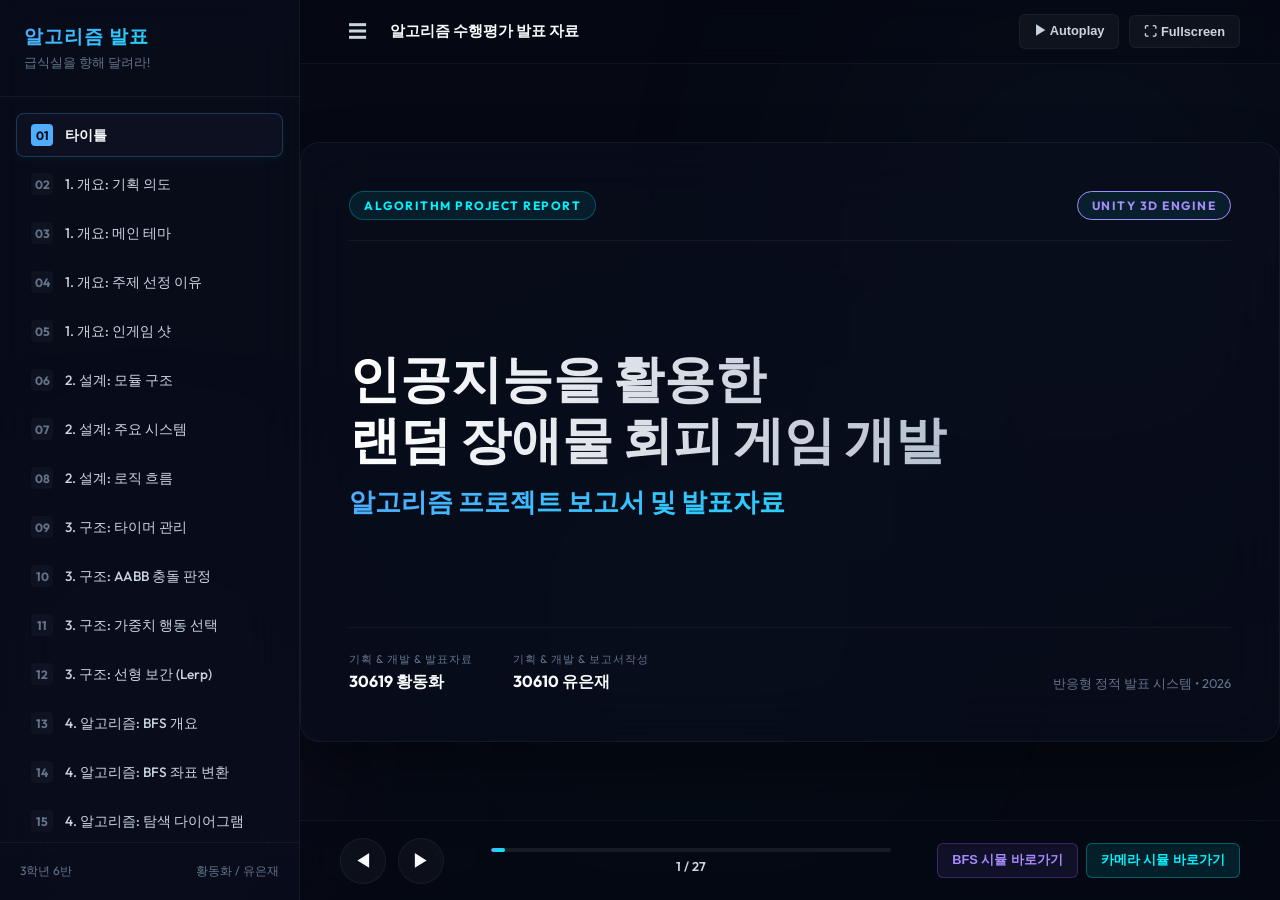
==== commit 007f21db: "style: expand presentation to 27 slides to improve spacing and remove crammed layout" ====
--- a/index.html
+++ b/index.html
@@ -28,50 +28,33 @@
                 <p class="sidebar-subtitle">급식실을 향해 달려라!</p>
             </div>
             <nav class="slide-list">
-                <div class="slide-item active">
-                    <span class="slide-item-num">01</span>
-                    <span class="slide-item-title">타이틀</span>
-                </div>
-                <div class="slide-item">
-                    <span class="slide-item-num">02</span>
-                    <span class="slide-item-title">1. 프로젝트 개요</span>
-                </div>
-                <div class="slide-item">
-                    <span class="slide-item-num">03</span>
-                    <span class="slide-item-title">2. 시스템 아키텍처</span>
-                </div>
-                <div class="slide-item">
-                    <span class="slide-item-num">04</span>
-                    <span class="slide-item-title">3. 적용 자료구조/알고리즘</span>
-                </div>
-                <div class="slide-item">
-                    <span class="slide-item-num">05</span>
-                    <span class="slide-item-title">4. 핵심 알고리즘: BFS</span>
-                </div>
-                <div class="slide-item">
-                    <span class="slide-item-num">06</span>
-                    <span class="slide-item-title">5. BFS 시뮬레이션</span>
-                </div>
-                <div class="slide-item">
-                    <span class="slide-item-num">07</span>
-                    <span class="slide-item-title">6. C# 코드 분석 (NPC)</span>
-                </div>
-                <div class="slide-item">
-                    <span class="slide-item-num">08</span>
-                    <span class="slide-item-title">7. C# 코드 분석 (Player)</span>
-                </div>
-                <div class="slide-item">
-                    <span class="slide-item-num">09</span>
-                    <span class="slide-item-title">8. 카메라/피격 연출</span>
-                </div>
-                <div class="slide-item">
-                    <span class="slide-item-num">10</span>
-                    <span class="slide-item-title">9. 실행 결과 및 분석</span>
-                </div>
-                <div class="slide-item">
-                    <span class="slide-item-num">11</span>
-                    <span class="slide-item-title">소감 & 부록</span>
-                </div>
+                <div class="slide-item active"><span class="slide-item-num">01</span><span class="slide-item-title">타이틀</span></div>
+                <div class="slide-item"><span class="slide-item-num">02</span><span class="slide-item-title">1. 개요: 기획 의도</span></div>
+                <div class="slide-item"><span class="slide-item-num">03</span><span class="slide-item-title">1. 개요: 메인 테마</span></div>
+                <div class="slide-item"><span class="slide-item-num">04</span><span class="slide-item-title">1. 개요: 주제 선정 이유</span></div>
+                <div class="slide-item"><span class="slide-item-num">05</span><span class="slide-item-title">1. 개요: 인게임 샷</span></div>
+                <div class="slide-item"><span class="slide-item-num">06</span><span class="slide-item-title">2. 설계: 모듈 구조</span></div>
+                <div class="slide-item"><span class="slide-item-num">07</span><span class="slide-item-title">2. 설계: 주요 시스템</span></div>
+                <div class="slide-item"><span class="slide-item-num">08</span><span class="slide-item-title">2. 설계: 로직 흐름</span></div>
+                <div class="slide-item"><span class="slide-item-num">09</span><span class="slide-item-title">3. 구조: 타이머 관리</span></div>
+                <div class="slide-item"><span class="slide-item-num">10</span><span class="slide-item-title">3. 구조: AABB 충돌 판정</span></div>
+                <div class="slide-item"><span class="slide-item-num">11</span><span class="slide-item-title">3. 구조: 가중치 행동 선택</span></div>
+                <div class="slide-item"><span class="slide-item-num">12</span><span class="slide-item-title">3. 구조: 선형 보간 (Lerp)</span></div>
+                <div class="slide-item"><span class="slide-item-num">13</span><span class="slide-item-title">4. 알고리즘: BFS 개요</span></div>
+                <div class="slide-item"><span class="slide-item-num">14</span><span class="slide-item-title">4. 알고리즘: BFS 좌표 변환</span></div>
+                <div class="slide-item"><span class="slide-item-num">15</span><span class="slide-item-title">4. 알고리즘: 탐색 다이어그램</span></div>
+                <div class="slide-item"><span class="slide-item-num">16</span><span class="slide-item-title">5. BFS 시뮬레이션</span></div>
+                <div class="slide-item"><span class="slide-item-num">17</span><span class="slide-item-title">6. 코드: Obstacle.cs</span></div>
+                <div class="slide-item"><span class="slide-item-num">18</span><span class="slide-item-title">6. 코드: Spawner.cs</span></div>
+                <div class="slide-item"><span class="slide-item-num">19</span><span class="slide-item-title">7. 코드: Player.cs</span></div>
+                <div class="slide-item"><span class="slide-item-num">20</span><span class="slide-item-title">7. 코드: FollowCamera.cs</span></div>
+                <div class="slide-item"><span class="slide-item-num">21</span><span class="slide-item-title">8. 카메라/피격 연출</span></div>
+                <div class="slide-item"><span class="slide-item-num">22</span><span class="slide-item-title">9. 분석: 동적 장애물 LERP</span></div>
+                <div class="slide-item"><span class="slide-item-num">23</span><span class="slide-item-title">9. 분석: 리플레이 가치</span></div>
+                <div class="slide-item"><span class="slide-item-num">24</span><span class="slide-item-title">9. 분석: 메인 로직 플로우</span></div>
+                <div class="slide-item"><span class="slide-item-num">25</span><span class="slide-item-title">10. 소감: 황동화/유은재</span></div>
+                <div class="slide-item"><span class="slide-item-num">26</span><span class="slide-item-title">10. 소감: 역할 분담</span></div>
+                <div class="slide-item"><span class="slide-item-num">27</span><span class="slide-item-title">부록: AI 활용 & 저장소</span></div>
             </nav>
             <div class="sidebar-footer">
                 <span>3학년 6반</span>
@@ -118,176 +101,331 @@
                                 <span class="author-name">30610 유은재</span>
                             </div>
                         </div>
-                        <div style="font-size: 0.8rem; color: var(--text-secondary);">
+                        <div style="font-size: 0.8rem; color: var(--text-muted);">
                             반응형 정적 발표 시스템 • 2026
                         </div>
                     </div>
                 </section>
 
-                <!-- SLIDE 2: 개요 -->
-                <section class="slide">
-                    <div class="slide-header">
+                <!-- SLIDE 2: 개요 - 기획의도 -->
+                <section class="slide">
+                    <div class="slide-header">
+                        <span class="slide-category">1. 프로젝트 개요</span>
+                        <h2 class="slide-title">기획 의도</h2>
+                    </div>
+                    <div class="clean-concept-box">
+                        <div class="clean-concept-title">학교 일상을 게임으로 표현하다</div>
+                        <p class="clean-concept-text">
+                            우리의 일상 공간인 학교에서 목적지로 가장 많이 쓰이는 <strong>'급식실'</strong>을 향해 달리는 레이스를 기획했습니다. 달리면서 불규칙하게 다가오는 다른 학생들을 피해 목적지에 안전하게 도달하는 게임입니다.
+                        </p>
+                        <div class="clean-quote-box">
+                            "점심시간 종이 울린 뒤 급식실로 정신없이 뛰어가며 친구들을 피하는 고유한 학교 일상 속 순간을 모티브로 삼았습니다."
+                        </div>
+                    </div>
+                </section>
+
+                <!-- SLIDE 3: 개요 - 메인 테마 -->
+                <section class="slide">
+                    <div class="slide-header">
+                        <span class="slide-category">1. 프로젝트 개요</span>
+                        <h2 class="slide-title">메인 테마 및 특징</h2>
+                    </div>
+                    <div class="grid-2">
+                        <div class="info-card">
+                            <div class="info-card-header">
+                                <div class="info-card-icon">🏫</div>
+                                <h3 class="info-card-title">현실적인 맵 구현</h3>
+                            </div>
+                            <p class="info-card-desc">
+                                우리 학교 건물 구조와 유사하게 장애물 코스 맵을 빌드하여 플레이어에게 높은 친숙감과 현장감을 제공합니다.
+                            </p>
+                        </div>
+                        <div class="info-card">
+                            <div class="info-card-header">
+                                <div class="info-card-icon icon-purple">🤖</div>
+                                <h3 class="info-card-title">확률 기반 NPC AI</h3>
+                            </div>
+                            <p class="info-card-desc">
+                                정형화된 패턴을 따르는 일반적인 러닝 액션 게임과 달리, 학생 NPC들이 확률 기반 알고리즘을 사용해 불규칙하게 돌아다닙니다.
+                            </p>
+                        </div>
+                    </div>
+                </section>
+
+                <!-- SLIDE 4: 개요 - 주제 선정 이유 -->
+                <section class="slide">
+                    <div class="slide-header">
+                        <span class="slide-category">1. 프로젝트 개요</span>
+                        <h2 class="slide-title">주제 선정 이유</h2>
+                    </div>
+                    <div class="clean-concept-box">
+                        <p class="clean-concept-text" style="font-size: 1.15rem; margin-bottom: 20px;">
+                            평소 깊은 관심을 가지고 관찰했던 <strong>'쿠키런'</strong>과 유사한 주행 회피 메커니즘을 3D 게임 환경에서 재현하고자 했습니다.
+                        </p>
+                        <ul class="bullet-list">
+                            <li>
+                                <strong>친근한 로케이션 모티브</strong>
+                                맵을 완전히 새롭게 창조하는 고난도 프로세스 대신, 기존 학교 건물 도면을 모티브로 삼아 공간적 구현 난이도를 타협하고 현실감을 올렸습니다.
+                            </li>
+                            <li>
+                                <strong>알고리즘적 도전 요소</strong>
+                                3차원 공간에서 다수의 NPC가 실시간으로 부딪히지 않고 각자 임의의 목표를 향해 정교한 연산을 활용해 이동하는 기믹을 만들기 위해 본 주제를 택했습니다.
+                            </li>
+                        </ul>
+                    </div>
+                </section>
+
+                <!-- SLIDE 5: 개요 - 인게임 비주얼 -->
+                <section class="slide">
+                    <div class="slide-header">
+                        <span class="slide-category">1. 프로젝트 개요</span>
+                        <h2 class="slide-title">인게임 그래픽 컨셉</h2>
+                    </div>
+                    <div class="grid-2">
+                        <div class="slide-visual-wrapper" style="height: 320px;">
+                            <img src="images/hero.png" alt="Game Hero Shot" class="slide-image">
+                            <div class="image-overlay-caption">급식실로 달려가는 3D 러닝 게임 (LunchRush) 인게임 컨셉 샷</div>
+                        </div>
+                        <div class="clean-concept-box">
+                            <div class="clean-concept-title">속도감과 입체감 극대화</div>
+                            <p class="clean-concept-text">
+                                로우폴리 아트를 가미한 역동적인 3D 학교 복도를 구성했습니다. 플레이어 뒤에서 카메라가 밀착 추적하며 속도가 증가할수록 역동적인 이펙트를 적용해 스피드감을 연출합니다.
+                            </p>
+                        </div>
+                    </div>
+                </section>
+
+                <!-- SLIDE 6: 설계 - 모듈 구조 -->
+                <section class="slide">
+                    <div class="slide-header">
+                        <span class="slide-category">2. 시스템 설계</span>
+                        <h2 class="slide-title">전체 모듈 구조</h2>
+                    </div>
+                    <div class="grid-2">
                         <div>
-                            <span class="slide-category">Introduction</span>
-                            <h2 class="slide-title">1. 프로젝트 개요</h2>
-                        </div>
-                    </div>
-                    <div class="grid-2">
-                        <div>
-                            <div class="info-card" style="margin-bottom: 15px;">
-                                <div class="info-card-header">
-                                    <div class="info-card-icon">🎯</div>
-                                    <h3 class="info-card-title">메인 테마 및 기획 의도</h3>
-                                </div>
-                                <p class="info-card-desc">
-                                    인기 런게임 '쿠키런'의 긴장감 높은 메커니즘을 3D 환경에 이식했습니다. 플레이어는 자동으로 점진 가속하며 전진하고, 학교 건물을 모티브로 디자인된 맵에서 <strong>급식실을 향해 달려갑니다.</strong>
-                                </p>
-                            </div>
-                            <div class="info-card">
-                                <div class="info-card-header">
-                                    <div class="info-card-icon icon-purple">⚡</div>
-                                    <h3 class="info-card-title">핵심 차별화 기술</h3>
-                                </div>
-                                <p class="info-card-desc">
-                                    고정되어 패턴이 단순한 일반적인 런게임 장애물과 다릅니다. 이 게임에는 <strong>확률 기반 무작위 이동 알고리즘</strong>이 적용된 학생 NPC 장애물이 동작하여 플레이어에게 고도의 동체시력과 순발력을 요구합니다.
-                                </p>
-                            </div>
-                        </div>
-                        <div>
-                            <div class="slide-visual-wrapper">
-                                <img src="images/hero.png" alt="Game Hero Shot" class="slide-image">
-                                <div class="image-overlay-caption">급식실로 달려가는 3D 러닝 게임 (LunchRush) 인게임 컨셉 샷</div>
-                            </div>
-                        </div>
-                    </div>
-                </section>
-
-                <!-- SLIDE 3: 시스템 설계 -->
-                <section class="slide">
-                    <div class="slide-header">
-                        <div>
-                            <span class="slide-category">System Architecture</span>
-                            <h2 class="slide-title">2. 시스템 아키텍처</h2>
-                        </div>
-                    </div>
-                    <div class="grid-2">
-                        <div>
-                            <div class="slide-visual-wrapper" style="max-height: 480px;">
+                            <div class="slide-visual-wrapper" style="height: 320px;">
                                 <img src="images/architecture.png" alt="System Architecture Diagram" class="slide-image">
                                 <div class="image-overlay-caption">Unity 6 엔진 기반 모듈형 구조도</div>
                             </div>
                         </div>
+                        <div class="clean-concept-box">
+                            <div class="clean-concept-title">결합도를 낮춘 컴포넌트 설계</div>
+                            <p class="clean-concept-text">
+                                플레이어 제어, NPC 의사결정, 카메라 연출, 데이터 세이브 모듈이 서로 직접적인 강결합을 맺지 않고, 컴포넌트 메시지나 인터페이스 형태로 통신하여 시스템 안정성과 효율을 확보했습니다.
+                            </p>
+                        </div>
+                    </div>
+                </section>
+
+                <!-- SLIDE 7: 설계 - 주요 서브시스템 -->
+                <section class="slide">
+                    <div class="slide-header">
+                        <span class="slide-category">2. 시스템 설계</span>
+                        <h2 class="slide-title">주요 서브시스템</h2>
+                    </div>
+                    <div class="grid-3">
+                        <div class="info-card">
+                            <div class="info-card-header">
+                                <div class="info-card-icon">🕹️</div>
+                                <h3 class="info-card-title">Player Control</h3>
+                            </div>
+                            <p class="info-card-desc" style="font-size: 0.85rem;">
+                                마우스 감도 연동 부드러운 방향전환, 키보드 점프 및 슬라이딩 물리 충돌 처리 및 자동 전진 가속.
+                            </p>
+                        </div>
+                        <div class="info-card">
+                            <div class="info-card-header">
+                                <div class="info-card-icon icon-purple">💾</div>
+                                <h3 class="info-card-title">Data Save</h3>
+                            </div>
+                            <p class="info-card-desc" style="font-size: 0.85rem;">
+                                <code>PlayerPrefs</code> 활용 로컬 세이브. 볼륨값 및 사용자가 세팅한 마우스 감도를 실시간 영구 기록/로드.
+                            </p>
+                        </div>
+                        <div class="info-card">
+                            <div class="info-card-header">
+                                <div class="info-card-icon icon-gold">🎥</div>
+                                <h3 class="info-card-title">Dynamic Camera</h3>
+                            </div>
+                            <p class="info-card-desc" style="font-size: 0.85rem;">
+                                플레이어 속도에 앵글이 맞춰 팽창하는 시야각(FOV). 장애물 접촉 시 Perlin Noise 흔들림.
+                            </p>
+                        </div>
+                    </div>
+                </section>
+
+                <!-- SLIDE 8: 설계 - 로직 흐름 -->
+                <section class="slide">
+                    <div class="slide-header">
+                        <span class="slide-category">2. 시스템 설계</span>
+                        <h2 class="slide-title">플레이어 제어 루프 흐름</h2>
+                    </div>
+                    <div class="clean-concept-box">
+                        <ul class="bullet-list">
+                            <li>
+                                <strong>입력 감지 및 제한</strong>
+                                New Input System을 이용해 수집한 키 값을 가공합니다. 단, 설정창이 열렸거나 사망/게임클리어 상황에서는 입력을 무시해 버그를 예방합니다.
+                            </li>
+                            <li>
+                                <strong>물리 및 이동 계산</strong>
+                                <code>속도 = 기본 속도 + 점진 가속 + 대쉬 - 피격 감속</code> 공식을 실시간 연산하여, 마우스 회전 델타를 곱한 Vector3 forward 방향으로 <code>CharacterController.Move()</code>를 호출합니다.
+                            </li>
+                            <li>
+                                <strong>충돌 이벤트 전파</strong>
+                                FinishZone 도달 시 성공 스크립트 실행, 장애물 충돌 시 데미지 처리 및 카메라 진동 트리거를 작동시킵니다.
+                            </li>
+                        </ul>
+                    </div>
+                </section>
+
+                <!-- SLIDE 9: 구조 - 타이머 관리 -->
+                <section class="slide">
+                    <div class="slide-header">
+                        <span class="slide-category">3. 적용 자료구조 및 알고리즘</span>
+                        <h2 class="slide-title">상태 기반 타이머 관리</h2>
+                    </div>
+                    <div class="clean-concept-box">
+                        <div class="clean-concept-title">FSM(유한상태머신) 대신 가벼운 실수를 이용한 타이머 제어</div>
+                        <p class="clean-concept-text">
+                            무적시간(Invincibility), 피격에 따른 감속시간(Debuff Duration) 등 일시적으로 거치는 복잡한 캐릭터들의 상태 변화를 구현하기 위해 복잡한 상태 머신 클래스를 정의하지 않았습니다.
+                        </p>
+                        <div class="clean-quote-box" style="border-left-color: var(--accent-purple); background: rgba(167, 139, 250, 0.02);">
+                            <code>hitCooldownTimer</code>, <code>slowTimer</code> 등 실수형(float) 변수들을 정의하고 매 프레임 <code>Time.deltaTime</code>을 차감 연산하는 직관적이고 연산 효율이 극대화된 경량 타이머 시스템을 구축했습니다.
+                        </div>
+                    </div>
+                </section>
+
+                <!-- SLIDE 10: 구조 - AABB 충돌 판정 -->
+                <section class="slide">
+                    <div class="slide-header">
+                        <span class="slide-category">3. 적용 자료구조 및 알고리즘</span>
+                        <h2 class="slide-title">AABB 충돌 판정 및 이벤트 트리거</h2>
+                    </div>
+                    <div class="grid-2">
+                        <div class="clean-concept-box">
+                            <div class="clean-concept-title">박스 바운딩 3차원 검사</div>
+                            <p class="clean-concept-text">
+                                자동으로 전진하며 움직이는 플레이어와 불규칙하게 경로를 틀며 횡단하는 NPC 학생들 간의 빠르고 완벽한 충돌 감지를 위해 <strong>AABB (Axis-Aligned Bounding Box)</strong> 원리를 이용하는 Unity BoxCollider 연산 기능을 적극 활용했습니다.
+                            </p>
+                        </div>
                         <div>
-                            <ul class="bullet-list">
-                                <li>
-                                    <strong>Player Control System</strong>
-                                    <p>Unity New Input System 연계. 마우스 델타 값과 감도를 조합해 캐릭터를 부부럽게 좌우 회전시키며, 점프·슬라이딩·대쉬 입력을 물리 연산(CharacterController)과 결합.</p>
-                                </li>
-                                <li>
-                                    <strong>Dynamic Camera System</strong>
-                                    <p>플레이어 속도와 대쉬 상태에 따라 FOV(시야각)를 부드럽게 조정하여 스피드감 부여. 피격 감지 시 Perlin Noise 알고리즘 기반 거친 카메라 흔들림 수행.</p>
-                                </li>
-                                <li>
-                                    <strong>NPC AI System</strong>
-                                    <p>각 NPC는 독립된 상태 타이머를 지니며, 가중치 기반 난수 연산으로 목표 좌표를 선정한 뒤 격자 좌표계 기반 최단경로 탐색 수행.</p>
-                                </li>
-                            </ul>
-                        </div>
-                    </div>
-                </section>
-
-                <!-- SLIDE 4: 적용 자료구조 및 알고리즘 -->
-                <section class="slide">
-                    <div class="slide-header">
+                            <div class="slide-visual-wrapper" style="height: 320px;">
+                                <img src="images/collision.png" alt="AABB Collision Bounding Box" class="slide-image">
+                                <div class="image-overlay-caption">좌우 정렬된 두 개의 바운딩 박스가 오버랩되는 충돌 계산 과정</div>
+                            </div>
+                        </div>
+                    </div>
+                </section>
+
+                <!-- SLIDE 11: 구조 - 확률 가중치 행동 선택 -->
+                <section class="slide">
+                    <div class="slide-header">
+                        <span class="slide-category">3. 적용 자료구조 및 알고리즘</span>
+                        <h2 class="slide-title">확률 가중치 기반 행동 선택</h2>
+                    </div>
+                    <div class="clean-concept-box">
+                        <div class="clean-concept-title">예측 불가능한 동적 장애물 구현의 핵심</div>
+                        <p class="clean-concept-text">
+                            학교 복도를 돌아다니는 학생 NPC의 고정되지 않은 무작위적 이동을 구현하기 위해 <strong>확률 가중치 알고리즘</strong>을 적용했습니다. 
+                        </p>
+                        <p class="clean-concept-text" style="margin-top: 15px;">
+                            NPC 내부 타이머가 지정된 만료 시간(<code>retargetInterval</code>)에 도달할 때마다 난수를 생성합니다. 생성된 난수의 범위에 따라 좌회전, 우회전, 정지, 혹은 직진 가중치를 매겨 다음 타겟 목적지를 능동적으로 선택하도록 만들었습니다.
+                        </p>
+                    </div>
+                </section>
+
+                <!-- SLIDE 12: 구조 - 선형 보간 (Lerp) -->
+                <section class="slide">
+                    <div class="slide-header">
+                        <span class="slide-category">3. 적용 자료구조 및 알고리즘</span>
+                        <h2 class="slide-title">선형 보간을 활용한 경로 평활화</h2>
+                    </div>
+                    <div class="clean-concept-box">
+                        <div class="clean-concept-title">순간이동 현상 방지 및 자연스러운 슬라이딩 이동</div>
+                        <p class="clean-concept-text">
+                            무작위 알고리즘으로 선정된 목적지 좌표로 NPC 캐릭터 오브젝트가 한순간에 텔레포트 이동한다면 게임성이 극도로 훼손됩니다.
+                        </p>
+                        <div class="clean-quote-box">
+                            목표 좌표 waypoint를 항해 매 프레임 독립적인 선형 보간인 <code>Vector3.Lerp()</code>와 <code>MoveTowards()</code> 물리 결합 방식을 혼용 적용하여, NPC가 미끄러지듯 자연스럽고 미려한 곡선을 그리며 이동하게 설계했습니다.
+                        </div>
+                    </div>
+                </section>
+
+                <!-- SLIDE 13: 알고리즘 - BFS 개요 -->
+                <section class="slide">
+                    <div class="slide-header">
+                        <span class="slide-category">4. 핵심 알고리즘: BFS</span>
+                        <h2 class="slide-title">BFS 격자 탐색 도입 이유</h2>
+                    </div>
+                    <div class="clean-concept-box">
+                        <div class="clean-concept-title">왜 BFS(너비 우선 탐색)를 선택했는가</div>
+                        <p class="clean-concept-text">
+                            장애물 NPC들이 빈 복도 구역을 그냥 직진하여 맵 밖으로 나가버리거나 물리 벽에 막혀 가만히 멈춰 서 있는 어색한 버그를 방지하고 싶었습니다.
+                        </p>
+                        <p class="clean-concept-text" style="margin-top: 15px;">
+                            따라서 맵 복도를 일정한 셀 그리드로 인식하고, 현재 위치에서부터 타겟 위치까지 최단 경로를 탐색해 가며 순차 이동하도록 <strong>BFS 알고리즘</strong>을 탐색 기초 뼈대로 채택했습니다. DFS에 비해 가로지르는 격자 형태 주행의 최단거리 최적화에 가장 알맞기 때문입니다.
+                        </p>
+                    </div>
+                </section>
+
+                <!-- SLIDE 14: 알고리즘 - BFS 좌표 변환 -->
+                <section class="slide">
+                    <div class="slide-header">
+                        <span class="slide-category">4. 핵심 알고리즘: BFS</span>
+                        <h2 class="slide-title">BFS 격자 좌표 변환 메커니즘</h2>
+                    </div>
+                    <div class="clean-concept-box">
+                        <div class="clean-concept-title">실수 좌표(World Space) 와 정수 좌표(Grid Cell)의 실시간 통신</div>
+                        <ul class="bullet-list">
+                            <li>
+                                <strong>WorldToCell(Vector3 worldPos)</strong>
+                                <p>NPC가 서 있는 실제 유니티 월드 소수점 좌표에서 스폰 위치(Origin)를 차감한 뒤 격자 단위 크기(<code>bfsCellSize</code>)로 나누어 반올림(RoundToInt) 처리, 2차원 정수 좌표 <code>Vector2Int(x, z)</code>로 압축 변환합니다.</p>
+                            </li>
+                            <li>
+                                <strong>CellToWorld(Vector2Int cellPos)</strong>
+                                <p>BFS 큐를 통과해 산출된 경로 노드 셀 위치에 셀 크기를 곱하고 스폰 위치 오프셋을 재가산하여, 3D 월드 상의 waypoint 실수형 좌표 벡터로 최종 변환 및 복원합니다.</p>
+                            </li>
+                        </ul>
+                    </div>
+                </section>
+
+                <!-- SLIDE 15: 알고리즘 - 탐색 다이어그램 -->
+                <section class="slide">
+                    <div class="slide-header">
+                        <span class="slide-category">4. 핵심 알고리즘: BFS</span>
+                        <h2 class="slide-title">BFS 최단경로 탐색 모델</h2>
+                    </div>
+                    <div class="grid-2">
                         <div>
-                            <span class="slide-category">Data Structure & Algorithm</span>
-                            <h2 class="slide-title">3. 적용된 자료구조 및 알고리즘</h2>
-                        </div>
-                    </div>
-                    <div class="grid-2">
-                        <div class="info-card" style="height: 100%;">
-                            <div class="info-card-header">
-                                <div class="info-card-icon icon-purple">🧠</div>
-                                <h3 class="info-card-title">확률 가중치 및 선형 보간 (Lerp)</h3>
-                            </div>
-                            <ul class="bullet-list purple" style="margin-top: 15px;">
-                                <li>
-                                    <strong>확률 가중치 기반 무작위 타겟 선택</strong>
-                                    <p>NPC는 내장된 타이머가 특정 주기에 도달하면, 난수를 생성하고 사전에 정의된 각 행동 확률 가중치에 맞춰 다음 목표 지점 설정.</p>
-                                </li>
-                                <li>
-                                    <strong>선형 보간 (Vector3.Lerp) 경로 평활화</strong>
-                                    <p>목표 좌표로 NPC가 텔레포트하는 어색함을 막기 위해 프레임에 독립적인 <code>Vector3.Lerp</code>를 적용해 실제 학생이 걷는 것 같은 자연스러운 움직임 유도.</p>
-                                </li>
-                            </ul>
-                        </div>
-                        <div class="info-card" style="height: 100%;">
-                            <div class="info-card-header">
-                                <div class="info-card-icon icon-gold">⚡</div>
-                                <h3 class="info-card-title">타이머 구조 및 AABB 충돌</h3>
-                            </div>
-                            <ul class="bullet-list gold" style="margin-top: 15px;">
-                                <li>
-                                    <strong>상태 기반 타이머 구조 (Timer Management)</strong>
-                                    <p>복잡하고 무거운 상태 머신(FSM) 대신, 무적시간(<code>hitCooldownTimer</code>), 감속시간(<code>slowTimer</code>) 등 실수형 타이머를 매 프레임 업데이트 연산으로 관리.</p>
-                                </li>
-                                <li>
-                                    <strong>AABB 충돌 판정 및 트리거</strong>
-                                    <p>Unity BoxCollider 및 CharacterController 연산을 활용해 3차원 바운딩 박스가 겹치는 순간 실시간 감지, 플레이어 체력 차감 및 화면 진동 이벤트 트리거 연계.</p>
-                                </li>
-                            </ul>
-                        </div>
-                    </div>
-                </section>
-
-                <!-- SLIDE 5: BFS 경로 탐색 -->
-                <section class="slide">
-                    <div class="slide-header">
-                        <div>
-                            <span class="slide-category">Core Pathfinder Algorithm</span>
-                            <h2 class="slide-title">4. 핵심 알고리즘: BFS 격자 경로 탐색</h2>
-                        </div>
-                    </div>
-                    <div class="grid-2">
-                        <div>
-                            <p style="font-size: 0.95rem; line-height: 1.6; color: var(--text-secondary); margin-bottom: 15px;">
-                                이 게임의 적(NPC 학생)은 무지성으로 전진하지 않고, 자신의 시작 위치(Origin) 주변 격자 맵을 바탕으로 <strong>BFS(너비 우선 탐색) 알고리즘</strong>을 사용해 유연하게 목표를 향해 이동합니다.
-                            </p>
-                            <div class="info-card" style="background: rgba(0, 242, 254, 0.03); border-color: rgba(0, 242, 254, 0.2); padding: 18px;">
-                                <h4 style="color: var(--accent-cyan); font-size: 0.95rem; margin-bottom: 8px;">동작 단계:</h4>
-                                <ol class="bullet-list" style="margin: 0; padding-left: 5px;">
-                                    <li>NPC는 월드 좌표계를 <code>WorldToCell()</code> 함수를 통해 격자 셀(<code>Vector2Int</code>)로 변환합니다.</li>
-                                    <li>목표 셀이 결정되면 시작 셀에서부터 최단경로 탐색을 위한 BFS 큐(<code>Queue&lt;Vector2Int&gt;</code>) 연산을 실행합니다.</li>
-                                    <li>이미 탐색한 경로 및 벽(장애물) 정보를 필터링하여 최단 경로를 구성하는 노드 리스트를 복원하고, 다시 월드 좌표로 되돌려 경로(Waypoints)로 삼습니다.</li>
-                                </ol>
-                            </div>
-                        </div>
-                        <div>
-                            <div class="slide-visual-wrapper">
+                            <div class="slide-visual-wrapper" style="height: 320px;">
                                 <img src="images/bfs.png" alt="BFS Pathfinding Grid" class="slide-image">
-                                <div class="image-overlay-caption">격자 상에서 BFS 최단 경로(파란색 선)를 역추적하는 알고리즘 다이어그램</div>
-                            </div>
-                        </div>
-                    </div>
-                </section>
-
-                <!-- SLIDE 6: BFS 시뮬레이션 -->
-                <section class="slide">
-                    <div class="slide-header">
-                        <div>
-                            <span class="slide-category">Interactive Demo</span>
-                            <h2 class="slide-title">5. 인터랙티브 BFS 경로 탐색 시뮬레이션</h2>
-                        </div>
-                        <div class="slide-subtitle-desc">실제 C# 코드를 기반으로 제작한 JS BFS 알고리즘 연산 및 보간 시뮬레이터</div>
+                                <div class="image-overlay-caption">시작점으로부터 인접한 셀을 넓게 큐에 삽입하며 목표에 접근하는 BFS 알고리즘</div>
+                            </div>
+                        </div>
+                        <div class="clean-concept-box">
+                            <div class="clean-concept-title">벽(장애물) 충돌 자동 차단</div>
+                            <p class="clean-concept-text">
+                                BFS 루프를 수행하는 도중 탐색 큐에 삽입하기 직전, 장애물 벽이 설정된 정수 인덱스 검사(<code>bfsObstacles.Contains()</code>)를 거쳐 해당 셀 방문을 원천 배제합니다. 이로써 자연스럽게 장애물을 감지하고 비껴가는 스마트 경로를 사전 설계하게 됩니다.
+                            </p>
+                        </div>
+                    </div>
+                </section>
+
+                <!-- SLIDE 16: BFS 시뮬레이션 -->
+                <section class="slide">
+                    <div class="slide-header">
+                        <span class="slide-category">5. 인터랙티브 시뮬레이션</span>
+                        <h2 class="slide-title">BFS 경로 탐색 시뮬레이션</h2>
+                        <div class="slide-subtitle-desc">장애물 학생 NPC의 확률적 이동 경로 산출 연산을 직접 구동해 보는 샌드박스</div>
                     </div>
                     <div class="sim-container">
                         <div class="sim-controls">
-                            <button class="sim-btn primary" onclick="rerollBfsTarget()">🎯 새로운 목표 탐색 (Reroll)</button>
+                            <button class="sim-btn primary" onclick="rerollBfsTarget()">🎯 새로운 임의 목표 재탐색</button>
                             <button class="sim-btn" onclick="initBfsGrid()">🔄 그리드 리셋</button>
                             <div style="font-size: 0.8rem; margin-left: auto; color: var(--text-secondary);">
-                                범례: <span style="color: #00f2fe; font-weight: bold;">● NPC</span> | 
-                                <span style="color: #ef4444; font-weight: bold;">● Target</span> | 
-                                <span style="color: #8b5cf6; font-weight: bold;">█ 벽(장애물)</span>
+                                범례: <span style="color: #00f2fe; font-weight: bold;">● NPC 현재 위치</span> | 
+                                <span style="color: #ef4444; font-weight: bold;">● 선정 타겟</span> | 
+                                <span style="color: #64748b; font-weight: bold;">█ 스쿨 락커(벽)</span>
                             </div>
                         </div>
                         <div class="sim-canvas-wrapper">
@@ -297,23 +435,20 @@
                     </div>
                 </section>
 
-                <!-- SLIDE 7: C# 코드 분석 1 -->
-                <section class="slide">
-                    <div class="slide-header">
-                        <div>
-                            <span class="slide-category">Unity C# Script Analysis</span>
-                            <h2 class="slide-title">6. 핵심 코드 분석: NPC 이동 & 스포너</h2>
-                        </div>
+                <!-- SLIDE 17: 코드 - Obstacle.cs -->
+                <section class="slide">
+                    <div class="slide-header">
+                        <span class="slide-category">6. 핵심 소스코드 분석</span>
+                        <h2 class="slide-title">Obstacle.cs (BFS & LERP)</h2>
                     </div>
                     <div class="grid-2">
                         <div class="code-viewer">
                             <div class="code-tabs">
-                                <button class="code-tab active" data-target="code-obstacle">Obstacle.cs (BFS)</button>
-                                <button class="code-tab" data-target="code-spawner">ObstacleSpawner.cs</button>
+                                <button class="code-tab active">Obstacle.cs (BuildBfsPath)</button>
                             </div>
                             <div class="code-container">
-<pre id="code-obstacle" class="code-snippet" style="display: block;">
-<span class="code-comment">// Obstacle.cs 내의 BFS 최단경로 산출 알고리즘</span>
+<pre class="code-highlight">
+<span class="code-comment">// BFS 큐 연산 및 타겟 경로 추출 핵심 로직</span>
 <span class="code-keyword">private void</span> <span class="code-method">BuildBfsPath</span>(Vector3 destination) {
     path.<span class="code-method">Clear</span>();
     pathIndex = <span class="code-number">0</span>;
@@ -338,8 +473,30 @@
     }
 }
 </pre>
-<pre id="code-spawner" class="code-snippet" style="display: none;">
-<span class="code-comment">// ObstacleSpawner.cs 내의 최소 거리 배치 스포닝</span>
+                            </div>
+                        </div>
+                        <div class="code-annotation" style="height: 100%; display: flex; flex-direction: column; justify-content: center;">
+                            <strong>큐(Queue)와 맵(Dictionary)의 협업:</strong><br><br>
+                            - BFS의 탐색 순서를 보장하기 위해 선입선출 자료구조인 <code>Queue&lt;Vector2Int&gt;</code>를 활용했습니다.<br><br>
+                            - 방문 이력(Visited) 기록 및 최단 경로 역추적을 위한 부모 노드 연결 정보를 <code>Dictionary&lt;Vector2Int, Vector2Int&gt;</code>에 기록하여 최단 경로 복원을 O(N) 시간복잡도로 해결했습니다.
+                        </div>
+                    </div>
+                </section>
+
+                <!-- SLIDE 18: 코드 - ObstacleSpawner.cs -->
+                <section class="slide">
+                    <div class="slide-header">
+                        <span class="slide-category">6. 핵심 소스코드 분석</span>
+                        <h2 class="slide-title">Spawner.cs (최소 스페이싱)</h2>
+                    </div>
+                    <div class="grid-2">
+                        <div class="code-viewer">
+                            <div class="code-tabs">
+                                <button class="code-tab active">ObstacleSpawner.cs (SpawnBatch)</button>
+                            </div>
+                            <div class="code-container">
+<pre class="code-highlight">
+<span class="code-comment">// NPC 스포너 배치 충돌 방지 로직</span>
 <span class="code-keyword">public void</span> <span class="code-method">SpawnBatch</span>() {
     GameObject[] targets = GameObject.<span class="code-method">FindGameObjectsWithTag</span>(targetTag);
     <span class="code-keyword">int</span> spawned = <span class="code-number">0</span>;
@@ -357,62 +514,74 @@
 </pre>
                             </div>
                         </div>
-                        <div style="display: flex; flex-direction: column; justify-content: center;">
-                            <div class="code-annotation">
-                                <strong>최적화 설계 포인트:</strong><br>
-                                게임 내 많은 수의 NPC가 동시에 경로 연산을 수행하여 렉이 발생하는 현상을 방지하기 위해 <code>sqrMagnitude</code> 가시거리 연산을 통해 플레이어 근처의 활성화된 NPC만 깨어나 BFS를 수행하도록 최적화했습니다.
-                            </div>
-                            <div class="code-annotation" style="border-left-color: var(--accent-cyan); margin-top: 15px;">
-                                <strong>스폰 충돌 방지:</strong><br>
-                                <code>IsFarEnough()</code> 메소드를 활용해, 이미 생성된 NPC 간의 거리를 <code>minSpacing</code> 제곱값(sqrMagnitude)으로 빠르게 비교 연산하여 연산 효율을 높였습니다.
-                            </div>
-                        </div>
-                    </div>
-                </section>
-
-                <!-- SLIDE 8: C# 코드 분석 2 -->
-                <section class="slide">
-                    <div class="slide-header">
-                        <div>
-                            <span class="slide-category">Unity C# Script Analysis</span>
-                            <h2 class="slide-title">7. 핵심 코드 분석: 플레이어 & 카메라</h2>
-                        </div>
+                        <div class="code-annotation" style="height: 100%; display: flex; flex-direction: column; justify-content: center;">
+                            <strong>안정적 씬 오토스포닝:</strong><br><br>
+                            - 씬 안의 임의 위치 타겟 오브젝트 리스트를 파악한 뒤, 스폰 높이 보정치를 얹은 후보 좌표를 구합니다.<br><br>
+                            - <code>IsFarEnough()</code> 연산으로 이미 배치된 NPC 후보군들과의 제곱거리(sqrMagnitude)를 조사해, 서로 너무 밀집되어 한 위치에 NPC가 스택되는 물리 렌더링 겹침 버그를 완전히 차단합니다.
+                        </div>
+                    </div>
+                </section>
+
+                <!-- SLIDE 19: 코드 - Player.cs -->
+                <section class="slide">
+                    <div class="slide-header">
+                        <span class="slide-category">7. 핵심 소스코드 분석</span>
+                        <h2 class="slide-title">PlayerController.cs (피격 및 제어)</h2>
                     </div>
                     <div class="grid-2">
                         <div class="code-viewer">
                             <div class="code-tabs">
-                                <button class="code-tab active" data-target="code-player">PlayerController.cs</button>
-                                <button class="code-tab" data-target="code-camera">FollowCamera.cs (Shake)</button>
+                                <button class="code-tab active">PlayerController.cs (HitObstacle)</button>
                             </div>
                             <div class="code-container">
-<pre id="code-player" class="code-snippet" style="display: block;">
-<span class="code-comment">// PlayerController.cs 피격 및 속도 감속 로직</span>
+<pre class="code-highlight">
+<span class="code-comment">// 피격 데미지 감소 및 디버프 상태 트리거</span>
 <span class="code-keyword">public void</span> <span class="code-method">HitObstacle</span>(<span class="code-keyword">string</span> obstacleName) {
     <span class="code-keyword">if</span> (cleared || hitCooldownTimer > <span class="code-number">0f</span>) <span class="code-keyword">return</span>;
     
-    hitCooldownTimer = hitCooldown; <span class="code-comment">// 무적 타이머</span>
-    slowTimer = slowDuration;       <span class="code-comment">// 감속 타이머</span>
+    hitCooldownTimer = hitCooldown; <span class="code-comment">// 무적 돌입</span>
+    slowTimer = slowDuration;       <span class="code-comment">// 일시 감속</span>
     currentSpeed = Mathf.<span class="code-method">Max</span>(startSpeed, currentSpeed - hitSpeedLoss);
     hearts = Mathf.<span class="code-method">Max</span>(<span class="code-number">0</span>, hearts - <span class="code-number">1</span>);
     heartUI?.<span class="code-method">SetHearts</span>(hearts, maxHearts);
     
-    <span class="code-comment">// 카메라 Perlin Noise 흔들림 연출 연계</span>
     followCamera?.<span class="code-method">Shake</span>(<span class="code-number">0.45f</span>, hearts &lt;= <span class="code-number">0</span> ? <span class="code-number">1.2f</span> : <span class="code-number">0.75f</span>);
     
     <span class="code-keyword">if</span> (hearts &lt;= <span class="code-number">0</span>) {
-        <span class="code-method">Die</span>(); <span class="code-comment">// 게임오버 코루틴 실행</span>
+        <span class="code-method">Die</span>(); <span class="code-comment">// 게임오버 루틴</span>
     }
 }
 </pre>
-<pre id="code-camera" class="code-snippet" style="display: none;">
-<span class="code-comment">// FollowCamera.cs Perlin Noise 카메라 셰이크 알고리즘</span>
+                            </div>
+                        </div>
+                        <div class="code-annotation" style="height: 100%; display: flex; flex-direction: column; justify-content: center;">
+                            <strong>피격 데미지 연속 계산 방지:</strong><br><br>
+                            - 다단 히트 버그를 막기 위해 피격 즉시 <code>hitCooldownTimer</code>를 가동해 일정 프레임 동안 무적 판정을 부여합니다.<br><br>
+                            - 피격 시 플레이어가 인지할 수 있는 명확한 피드백을 전달하기 위해, 속도를 영구적으로 감속시키는 패널티와 동시에 카메라 진동 트리거를 송신합니다.
+                        </div>
+                    </div>
+                </section>
+
+                <!-- SLIDE 20: 코드 - FollowCamera.cs -->
+                <section class="slide">
+                    <div class="slide-header">
+                        <span class="slide-category">7. 핵심 소스코드 분석</span>
+                        <h2 class="slide-title">FollowCamera.cs (Perlin Noise 셰이크)</h2>
+                    </div>
+                    <div class="grid-2">
+                        <div class="code-viewer">
+                            <div class="code-tabs">
+                                <button class="code-tab active">FollowCamera.cs (GetShakeOffset)</button>
+                            </div>
+                            <div class="code-container">
+<pre class="code-highlight">
+<span class="code-comment">// Perlin Noise를 응용한 부드럽고 타격감 넘치는 진동 오프셋</span>
 <span class="code-keyword">private</span> Vector3 <span class="code-method">GetShakeOffset</span>() {
     <span class="code-keyword">if</span> (shakeTimer &lt;= <span class="code-number">0f</span>) <span class="code-keyword">return</span> Vector3.zero;
     
     shakeTimer -= Time.deltaTime;
     <span class="code-keyword">float</span> power = shakeStrength * (shakeTimer / shakeDuration);
     
-    <span class="code-comment">// 단순 Random 난수가 아닌 Perlin Noise로 부드러운 거친 진동 구현</span>
     <span class="code-keyword">float</span> x = (Mathf.<span class="code-method">PerlinNoise</span>(Time.time * shakeFrequency, <span class="code-number">0.17f</span>) - <span class="code-number">0.5f</span>) * <span class="code-number">2f</span>;
     <span class="code-keyword">float</span> y = (Mathf.<span class="code-method">PerlinNoise</span>(<span class="code-number">0.41f</span>, Time.time * shakeFrequency) - <span class="code-number">0.5f</span>) * <span class="code-number">2f</span>;
     
@@ -421,47 +590,39 @@
 </pre>
                             </div>
                         </div>
-                        <div style="display: flex; flex-direction: column; justify-content: center;">
-                            <div class="code-annotation">
-                                <strong>비선형 카메라 피드백:</strong><br>
-                                <code>Mathf.PerlinNoise</code>를 사용한 진동은 매 프레임 임의의 난수로 진동시키는 <code>Random.insideUnitSphere</code>에 비해 파동이 유기적으로 부드럽게 이어지므로 3D 멀미를 방지하면서도 타격감을 크게 증가시킵니다.
-                            </div>
-                            <div class="code-annotation" style="border-left-color: var(--accent-red); margin-top: 15px;">
-                                <strong>코루틴 기반 게임오버:</strong><br>
-                                체력 0 도달 시 단순 리셋이 아닌, 플레이어 모델이 거칠게 회전(Spin)하며 공중으로 튕겨져 나간 뒤 점점 투명하게 사라지도록 <code>IEnumerator</code> 코루틴을 통해 정교한 연출을 하였습니다.
-                            </div>
-                        </div>
-                    </div>
-                </section>
-
-                <!-- SLIDE 9: 카메라 / 피격 연출 시뮬레이션 -->
-                <section class="slide">
-                    <div class="slide-header">
-                        <div>
-                            <span class="slide-category">Interactive Sandbox</span>
-                            <h2 class="slide-title">8. 카메라 연출 및 피격 시뮬레이터</h2>
-                        </div>
-                        <div class="slide-subtitle-desc">플레이어 가속에 따른 FOV 팽창 및 장애물 피격 시 Perlin Noise 흔들림 시뮬레이션</div>
+                        <div class="code-annotation" style="height: 100%; display: flex; flex-direction: column; justify-content: center;">
+                            <strong>Perlin Noise 진동의 우수성:</strong><br><br>
+                            - 단순 <code>Random.insideUnitSphere</code>를 사용할 경우 값이 거칠게 튀어 시각적인 불쾌감과 3D 어지러움증을 유발할 수 있습니다.<br><br>
+                            - 수학적으로 연속되고 자연스러운 난수 흐름인 <code>Mathf.PerlinNoise</code>를 활용해, 마치 손으로 카메라를 들고 찍는 듯한 생동감 있고 부드러운 흔들림 효과를 연출했습니다.
+                        </div>
+                    </div>
+                </section>
+
+                <!-- SLIDE 21: 카메라 / 피격 연출 시뮬레이션 -->
+                <section class="slide">
+                    <div class="slide-header">
+                        <span class="slide-category">8. 인터랙티브 시뮬레이션</span>
+                        <h2 class="slide-title">인게임 카메라 앵글 & 피격 샌드박스</h2>
+                        <div class="slide-subtitle-desc">플레이어 주행 속도에 연동되는 동적 FOV 변화와 피격 타격감 흔들림 테스트</div>
                     </div>
                     <div class="grid-2">
                         <div class="camera-sim-wrapper">
                             <div class="cam-slider-group">
                                 <div class="cam-slider-label">
-                                    <span>🏃 현재 달리기 속도 (Speed)</span>
+                                    <span>🏃 현재 러닝 가속도 설정 (Speed)</span>
                                     <span><span id="sim-speed-val">5.0</span> m/s</span>
                                 </div>
                                 <input type="range" min="5" max="13" step="0.1" value="5" class="cam-slider" id="sim-speed-slider">
                             </div>
                             
                             <div style="display: flex; gap: 12px; margin-top: 10px;">
-                                <button class="sim-btn primary" style="flex: 1; padding: 12px;" onclick="triggerObstacleHit()">💥 장애물 충돌 트리거 (Obstacle Hit)</button>
-                                <button class="sim-btn" style="padding: 12px 20px;" onclick="initCameraSim()">🔄 복구</button>
+                                <button class="sim-btn primary" style="flex: 1; padding: 12px;" onclick="triggerObstacleHit()">💥 장애물 접촉 디버프 (Perlin Shake)</button>
+                                <button class="sim-btn" style="padding: 12px 20px;" onclick="initCameraSim()">🔄 초기화</button>
                             </div>
                             
                             <div class="code-annotation" style="margin: 0;">
-                                <strong>시너지 메커니즘 설명:</strong><br>
-                                속도 슬라이더를 높이면 우측 가상 화면의 3D 원근 앵글(FOV)이 <strong>60도에서 72도</strong>까지 확대되어 스피드감을 향상시킵니다.<br>
-                                피격 버튼을 클릭하면 체력(하트)이 차감되며 <strong>Perlin Noise 알고리즘</strong>을 적용한 셰이크가 렌더링 영역에 적용됩니다.
+                                <strong>시뮬레이션 설명:</strong><br>
+                                속도를 올릴 때 우측 3D 뷰의 Perspective 앵글 스케일(FOV)이 <strong>60°에서 72°</strong>로 유연하게 넓어지는 것을 볼 수 있습니다. 충돌 트리거 실행 시 속도가 깎이고 카메라 흔들림 진동 오프셋이 즉각 적용됩니다.
                             </div>
                         </div>
                         <div>
@@ -491,77 +652,137 @@
                     </div>
                 </section>
 
-                <!-- SLIDE 10: 결과 및 분석 -->
-                <section class="slide">
-                    <div class="slide-header">
+                <!-- SLIDE 22: 분석 - LERP -->
+                <section class="slide">
+                    <div class="slide-header">
+                        <span class="slide-category">9. 실행 결과 및 알고리즘 분석</span>
+                        <h2 class="slide-title">자연스러운 동적 장애물 움직임</h2>
+                    </div>
+                    <div class="clean-concept-box">
+                        <div class="clean-concept-title">Vector3.Lerp와 MoveTowards의 조합 효과</div>
+                        <p class="clean-concept-text">
+                            무작위 경로 연산 결과를 토대로 각 NPC들이 자신의 진로를 매 프레임 선형 보간으로 갱신하게 처리했습니다.
+                        </p>
+                        <p class="clean-concept-text" style="margin-top: 15px;">
+                            그 결과, 고정된 장애물이 멍하니 있는 어색한 런게임 연출과 달리, 주변 NPC 학생들이 플레이어가 주행해 지나가려 하는 최적 루트 상에 예상치 않게 <strong>자연스러운 보도로 불쑥 끼어들어 경로를 가로막는</strong> 우수한 심리 유도 기믹을 자연스레 완성하게 되었습니다.
+                        </p>
+                    </div>
+                </section>
+
+                <!-- SLIDE 23: 분석 - 리플레이 가치 -->
+                <section class="slide">
+                    <div class="slide-header">
+                        <span class="slide-category">9. 실행 결과 및 알고리즘 분석</span>
+                        <h2 class="slide-title">리플레이 가치 창출</h2>
+                    </div>
+                    <div class="clean-concept-box">
+                        <div class="clean-concept-title">매번 실행할 때마다 다른 플레이 패턴 유도</div>
+                        <p class="clean-concept-text">
+                            가중치 기반 행동 난수 결정 구조 덕분에, 사용자가 스테이지를 재시작해 다시 플레이할 때마다 수십 명 학생 NPC의 물리적 스폰 분포, 개별 타겟 경로, 배회 주기가 유기적으로 변경됩니다.
+                        </p>
+                        <div class="clean-quote-box" style="border-left-color: var(--accent-purple); background: rgba(167, 139, 250, 0.02);">
+                            이는 플레이어가 맵 레이아웃을 통째로 외워서 주파해 버리는 단순 암기식 주행 지루함을 철저히 방지하고, 지속적으로 새로운 상황에 맞닥뜨리게 유도함으로써 게임의 다회차 반복 플레이 가치(Replay Value)를 높였습니다.
+                        </div>
+                    </div>
+                </section>
+
+                <!-- SLIDE 24: 분석 - 플로우차트 -->
+                <section class="slide">
+                    <div class="slide-header">
+                        <span class="slide-category">9. 실행 결과 및 알고리즘 분석</span>
+                        <h2 class="slide-title">게임 메인 로직 플로우차트</h2>
+                    </div>
+                    <div class="grid-2">
                         <div>
-                            <span class="slide-category">Results & Analysis</span>
-                            <h2 class="slide-title">9. 실행 결과 및 알고리즘 동작 분석</h2>
-                        </div>
-                    </div>
-                    <div class="grid-2">
-                        <div>
-                            <div class="info-card" style="margin-bottom: 15px;">
-                                <div class="info-card-header">
-                                    <div class="info-card-icon">🎮</div>
-                                    <h3 class="info-card-title">자연스러운 동적 장애물 구현</h3>
-                                </div>
-                                <p class="info-card-desc">
-                                    가중치 난수로 다음 셀을 구한 뒤 <code>Vector3.Lerp</code>를 적용해, NPC가 순간이동하는 현상 없이 장애물 역할을 자연스럽게 수행합니다. 고정 장애물보다 훨씬 뛰어난 몰입감을 느낄 수 있습니다.
-                                </p>
-                            </div>
-                            <div class="info-card">
-                                <div class="info-card-header">
-                                    <div class="info-card-icon icon-purple">🔄</div>
-                                    <h3 class="info-card-title">리플레이 가치 창출 (Replay Value)</h3>
-                                </div>
-                                <p class="info-card-desc">
-                                    확률 가중치 기반 무작위 이동 덕분에 매 판 플레이할 때마다 NPC들의 배치와 이동 경로가 달라집니다. 따라서 단순 길을 외우는 암기식 플레이가 불가능하며 다채로운 즐거움을 줍니다.
-                                </p>
-                            </div>
-                        </div>
-                        <div>
-                            <div class="slide-visual-wrapper">
+                            <div class="slide-visual-wrapper" style="height: 320px;">
                                 <img src="images/flowchart.png" alt="Game Logic Flowchart" class="slide-image">
                                 <div class="image-overlay-caption">실제 게임 실행 메인 로직 플로우차트</div>
                             </div>
                         </div>
-                    </div>
-                </section>
-
-                <!-- SLIDE 11: 소감 및 역할분담 -->
-                <section class="slide">
-                    <div class="slide-header">
-                        <div>
-                            <span class="slide-category">Conclusion & Appendix</span>
-                            <h2 class="slide-title">10. 프로젝트 수행 소감 및 부록</h2>
-                        </div>
-                    </div>
-                    <div class="grid-3">
+                        <div class="clean-concept-box">
+                            <div class="clean-concept-title">순차적 프레임 루프</div>
+                            <p class="clean-concept-text">
+                                인풋 감지에서부터 시작해 물리 연산, AABB 바운딩 오버랩 검출, 그리고 사망 및 성공 트리거 판정으로 향하는 일련의 게임 프로세스가 엄격하게 스케줄링되어 실행됨을 볼 수 있습니다.
+                            </p>
+                        </div>
+                    </div>
+                </section>
+
+                <!-- SLIDE 25: 소감 - 유은재 & 황동화 -->
+                <section class="slide">
+                    <div class="slide-header">
+                        <span class="slide-category">10. 프로젝트 수행 소감</span>
+                        <h2 class="slide-title">팀원 개별 소감</h2>
+                    </div>
+                    <div class="grid-2">
                         <div class="info-card">
-                            <h4 style="font-size: 0.95rem; color: var(--accent-blue); margin-bottom: 10px;">팀원 수행 소감</h4>
-                            <p style="font-size: 0.8rem; line-height: 1.5; color: var(--text-secondary); margin-bottom: 10px;">
-                                <strong>유은재:</strong> 처음으로 Unity에서 3D 맵을 설계해보았습니다. 과거 언리얼 엔진으로 학교 IT관을 모델링했던 역량을 활용하여 빠르게 공간을 조형할 수 있었고 Unity만의 컴포넌트 시스템을 이해하게 되었습니다.
-                            </p>
-                            <p style="font-size: 0.8rem; line-height: 1.5; color: var(--text-secondary);">
-                                <strong>황동화:</strong> 첫 3D 게임 제작이라 모든 것이 흥미로웠습니다. 3D 모델의 복잡한 애니메이션이 런타임 상에서 Animator와 스크립트로 상호작용하는 과정이 매우 신기했습니다.
+                            <h3 style="color: var(--accent-blue); font-size: 1.1rem; margin-bottom: 12px;">30610 유은재 소감</h3>
+                            <p class="info-card-desc" style="font-size: 0.9rem; line-height: 1.6;">
+                                "이번 프로젝트에서 유니티 상에 처음으로 3D 리소스 오브젝트들을 세밀히 배치해 가며 복도 구조를 구현해 보았습니다. 과거 언리얼 엔진으로 우리 학교 IT관을 설계해 보았던 공간적 입체감 이해 능력을 초석 삼아, 유니티 컴포넌트 생태계를 깊게 공부할 기회가 되었습니다."
                             </p>
                         </div>
                         <div class="info-card">
-                            <h4 style="font-size: 0.95rem; color: var(--accent-purple); margin-bottom: 10px;">역할 분담</h4>
-                            <ul class="bullet-list purple" style="margin: 0;">
-                                <li><strong>황동화:</strong> 학교 건물 3D 맵 제작, 플레이어 & 카메라 컨트롤러 C# 스크립트 작성, AI 디버깅 보조</li>
-                                <li><strong>유은재:</strong> 학교 건물 3D 맵 조형, C# UI 스크립트, NPC BFS AI 작성, PPT 보고서 및 자료 정리</li>
+                            <h3 style="color: var(--accent-purple); font-size: 1.1rem; margin-bottom: 12px;">30619 황동화 소감</h3>
+                            <p class="info-card-desc" style="font-size: 0.9rem; line-height: 1.6;">
+                                "Unity를 기반으로 3차원 게임 환경을 기획하고 연출해 본 것은 정말 신선한 경험이었습니다. 2D 환경 코딩과는 사뭇 다르게 복잡한 3D 캐릭터 피본(Bone) 모델과 애니메이션 상태 리소스들이 코드 로직과 부드럽게 맞물려 움직이는 작동 실체를 목격하는 것이 흥미로웠습니다."
+                            </p>
+                        </div>
+                    </div>
+                </section>
+
+                <!-- SLIDE 26: 소감 - 역할 분담 -->
+                <section class="slide">
+                    <div class="slide-header">
+                        <span class="slide-category">10. 프로젝트 수행 소감</span>
+                        <h2 class="slide-title">팀 내 역할 분담</h2>
+                    </div>
+                    <div class="grid-2">
+                        <div class="info-card" style="height: 100%;">
+                            <div class="info-card-header">
+                                <div class="info-card-icon">💻</div>
+                                <h3 class="info-card-title">황동화 (기획 & 개발)</h3>
+                            </div>
+                            <ul class="bullet-list" style="margin-top: 15px; font-size: 0.85rem;">
+                                <li>학교 건물 3D 코스 맵 제작 및 리소스 가공</li>
+                                <li>플레이어 컨트롤러 C# 스크립팅 (회전 감도, 이동 연산)</li>
+                                <li>카메라 추적 및 Perlin Noise 진동 제어 설계</li>
+                                <li>인게임 루프 시스템 디버깅</li>
                             </ul>
                         </div>
-                        <div class="info-card">
-                            <h4 style="font-size: 0.95rem; color: var(--accent-gold); margin-bottom: 10px;">AI 활용 및 부록</h4>
-                            <p style="font-size: 0.78rem; line-height: 1.5; color: var(--text-secondary); margin-bottom: 10px;">
-                                C# 스크립트 초안 고안, 마우스 카메라 턴 회전 보정 및 Animator 회전 충돌 문제를 해결하기 위해 ChatGPT를 활용했습니다.
-                            </p>
-                            <div style="margin-top: 15px;">
-                                <a href="https://github.com/jomebe/yumbabo" target="_blank" class="sim-btn primary" style="justify-content: center; text-decoration: none; font-size: 0.75rem;">💻 Unity 전체 코드 GitHub</a>
-                            </div>
+                        <div class="info-card" style="height: 100%;">
+                            <div class="info-card-header">
+                                <div class="info-card-icon icon-purple">✏️</div>
+                                <h3 class="info-card-title">유은재 (기획 & 개발)</h3>
+                            </div>
+                            <ul class="bullet-list purple" style="margin-top: 15px; font-size: 0.85rem;">
+                                <li>학교 3D 코스 맵 제작 및 배치 디자인</li>
+                                <li>NPC 확률 가중치 기반 배회 AI 및 BFS 최단 경로 알고리즘 코딩</li>
+                                <li>인게임 런타임 UI 드로잉 및 세이브 시스템 구축</li>
+                                <li>최종 프로젝트 보고서 기술 기술문서 작성</li>
+                            </ul>
+                        </div>
+                    </div>
+                </section>
+
+                <!-- SLIDE 27: 부록 - AI 활용 -->
+                <section class="slide">
+                    <div class="slide-header">
+                        <span class="slide-category">Appendix & Repository</span>
+                        <h2 class="slide-title">AI 활용 방안 & 저장소</h2>
+                    </div>
+                    <div class="grid-2">
+                        <div class="clean-concept-box">
+                            <div class="clean-concept-title">인간 개발자 주도의 AI 서포트</div>
+                            <p class="clean-concept-text" style="font-size: 1rem;">
+                                기획의 설계 구도 조언, 세부 피격 코루틴 조립,Animator가 임의로 회전값을 덮어쓰는 캐릭터 트랜스폼 물리 마스킹 충돌 원인을 파악해 나가는 복잡한 디버깅 과정에서 ChatGPT를 활용하여 전체 개발 속도를 증진시켰습니다.
+                            </p>
+                        </div>
+                        <div class="info-card" style="display: flex; flex-direction: column; justify-content: center; align-items: center; text-align: center;">
+                            <h4 style="font-size: 1.1rem; margin-bottom: 12px; color: var(--accent-cyan);">Unity 전체 소스 코드 저장소</h4>
+                            <p style="font-size: 0.85rem; color: var(--text-secondary); margin-bottom: 20px;">
+                                GitHub Repository를 통해 형상관리를 진행하고 모든 C# 스크립트 히스토리를 유지하고 있습니다.
+                            </p>
+                            <a href="https://github.com/jomebe/yumbabo" target="_blank" class="sim-btn primary" style="padding: 12px 24px; text-decoration: none;">💻 GitHub 저장소로 이동</a>
                         </div>
                     </div>
                 </section>
@@ -579,12 +800,12 @@
                     <div class="nav-progress-bar-bg">
                         <div class="nav-progress-bar-fill"></div>
                     </div>
-                    <span class="nav-slide-counter">1 / 11</span>
+                    <span class="nav-slide-counter">1 / 27</span>
                 </div>
                 
                 <div class="floating-actions">
-                    <button class="header-btn" onclick="showSlide(5)" style="background: rgba(139, 92, 246, 0.1); border-color: rgba(139, 92, 246, 0.3); color: var(--accent-purple);">BFS 시뮬 바로가기</button>
-                    <button class="header-btn" onclick="showSlide(8)" style="background: rgba(0, 242, 254, 0.1); border-color: rgba(0, 242, 254, 0.3); color: var(--accent-cyan);">카메라 시뮬 바로가기</button>
+                    <button class="header-btn" onclick="showSlide(15)" style="background: rgba(139, 92, 246, 0.1); border-color: rgba(139, 92, 246, 0.3); color: var(--accent-purple);">BFS 시뮬 바로가기</button>
+                    <button class="header-btn" onclick="showSlide(20)" style="background: rgba(0, 242, 254, 0.1); border-color: rgba(0, 242, 254, 0.3); color: var(--accent-cyan);">카메라 시뮬 바로가기</button>
                 </div>
             </footer>
 
--- a/styles.css
+++ b/styles.css
@@ -1,29 +1,26 @@
 :root {
-    --bg-dark: #070913;
-    --bg-panel: rgba(13, 17, 30, 0.7);
-    --bg-card: rgba(22, 28, 48, 0.45);
-    --border-color: rgba(255, 255, 255, 0.07);
-    --border-glow: rgba(0, 242, 254, 0.15);
-    --text-primary: #f1f5f9;
-    --text-secondary: #94a3b8;
+    --bg-dark: #060913;
+    --bg-panel: rgba(10, 15, 30, 0.65);
+    --bg-card: rgba(20, 26, 46, 0.4);
+    --border-color: rgba(255, 255, 255, 0.05);
+    --border-glow: rgba(0, 242, 254, 0.1);
+    --text-primary: #f8fafc;
+    --text-secondary: #cbd5e1;
+    --text-muted: #64748b;
     --accent-cyan: #00f2fe;
     --accent-blue: #4facfe;
-    --accent-purple: #8b5cf6;
-    --accent-red: #ef4444;
-    --accent-gold: #f59e0b;
+    --accent-purple: #a78bfa;
+    --accent-red: #f87171;
+    --accent-gold: #fbbf24;
     --gradient-primary: linear-gradient(135deg, #4facfe 0%, #00f2fe 100%);
-    --gradient-purple: linear-gradient(135deg, #a78bfa 0%, #8b5cf6 100%);
-    --gradient-red: linear-gradient(135deg, #f87171 0%, #ef4444 100%);
-    --gradient-gold: linear-gradient(135deg, #fbbf24 0%, #d97706 100%);
-    --font-family: 'Outfit', 'Inter', -apple-system, BlinkMacSystemFont, 'Segoe UI', Roboto, sans-serif;
+    --gradient-purple: linear-gradient(135deg, #c084fc 0%, #a78bfa 100%);
+    --font-family: 'Outfit', 'Inter', -apple-system, BlinkMacSystemFont, sans-serif;
 }
 
 * {
     margin: 0;
     padding: 0;
     box-sizing: border-box;
-    scrollbar-width: thin;
-    scrollbar-color: var(--accent-blue) var(--bg-dark);
 }
 
 body {
@@ -50,44 +47,40 @@
 .bg-glow-circle {
     position: absolute;
     border-radius: 50%;
-    filter: blur(120px);
-    opacity: 0.12;
+    filter: blur(140px);
+    opacity: 0.08;
     animation: floatGlow 25s infinite alternate ease-in-out;
 }
 
 .glow-1 {
+    width: 700px;
+    height: 700px;
+    background: radial-gradient(circle, var(--accent-blue) 0%, transparent 70%);
+    top: -150px;
+    right: -150px;
+}
+
+.glow-2 {
     width: 600px;
     height: 600px;
-    background: radial-gradient(circle, var(--accent-blue) 0%, transparent 70%);
-    top: -100px;
-    right: -100px;
-}
-
-.glow-2 {
+    background: radial-gradient(circle, var(--accent-purple) 0%, transparent 70%);
+    bottom: -150px;
+    left: -150px;
+    animation-delay: -5s;
+}
+
+.glow-3 {
     width: 500px;
     height: 500px;
-    background: radial-gradient(circle, var(--accent-purple) 0%, transparent 70%);
-    bottom: -100px;
-    left: -100px;
-    animation-delay: -5s;
-}
-
-.glow-3 {
-    width: 400px;
-    height: 400px;
     background: radial-gradient(circle, var(--accent-cyan) 0%, transparent 70%);
-    top: 50%;
-    left: 40%;
+    top: 40%;
+    left: 35%;
     animation-delay: -10s;
 }
 
 @keyframes floatGlow {
-    0% {
-        transform: translate(0, 0) scale(1);
-    }
-    100% {
-        transform: translate(80px, 50px) scale(1.15);
-    }
+    0% { transform: translate(0, 0) scale(1); }
+    100% { transform: translate(60px, 40px) scale(1.1); }
 }
 
 /* Layout */
@@ -100,10 +93,10 @@
 
 /* Sidebar slide selector list */
 .sidebar {
-    width: 280px;
+    width: 300px;
     background: var(--bg-panel);
     border-right: 1px solid var(--border-color);
-    backdrop-filter: blur(20px);
+    backdrop-filter: blur(25px);
     display: flex;
     flex-direction: column;
     z-index: 10;
@@ -111,66 +104,65 @@
 }
 
 .sidebar.hidden {
-    transform: translateX(-280px);
+    transform: translateX(-300px);
     position: absolute;
 }
 
 .sidebar-header {
-    padding: 20px;
+    padding: 24px;
     border-bottom: 1px solid var(--border-color);
 }
 
 .sidebar-title {
-    font-size: 1.1rem;
-    font-weight: 700;
+    font-size: 1.2rem;
+    font-weight: 800;
     background: var(--gradient-primary);
     -webkit-background-clip: text;
     -webkit-text-fill-color: transparent;
-    text-transform: uppercase;
     letter-spacing: 1px;
 }
 
 .sidebar-subtitle {
-    font-size: 0.75rem;
-    color: var(--text-secondary);
+    font-size: 0.8rem;
+    color: var(--text-muted);
     margin-top: 4px;
 }
 
 .slide-list {
     flex: 1;
     overflow-y: auto;
-    padding: 12px;
+    padding: 16px;
 }
 
 .slide-item {
     display: flex;
     align-items: center;
-    padding: 12px;
+    padding: 10px 14px;
     border-radius: 8px;
     cursor: pointer;
-    margin-bottom: 6px;
+    margin-bottom: 5px;
     transition: all 0.2s ease;
     border: 1px solid transparent;
 }
 
 .slide-item:hover {
-    background: rgba(255, 255, 255, 0.03);
+    background: rgba(255, 255, 255, 0.02);
 }
 
 .slide-item.active {
     background: var(--bg-card);
-    border-color: var(--accent-blue);
-    box-shadow: 0 4px 15px rgba(0, 242, 254, 0.08);
+    border-color: rgba(79, 172, 254, 0.25);
+    box-shadow: 0 4px 12px rgba(0, 242, 254, 0.04);
 }
 
 .slide-item-num {
-    font-size: 0.8rem;
-    font-weight: 800;
-    color: var(--text-secondary);
-    width: 24px;
-    height: 24px;
+    font-size: 0.75rem;
+    font-weight: 700;
+    color: var(--text-muted);
+    width: 22px;
+    height: 22px;
     border-radius: 4px;
-    background: rgba(255, 255, 255, 0.05);
+    background: rgba(255, 255, 255, 0.03);
     display: flex;
     align-items: center;
     justify-content: center;
@@ -198,10 +190,10 @@
 }
 
 .sidebar-footer {
-    padding: 15px;
+    padding: 20px;
     border-top: 1px solid var(--border-color);
     font-size: 0.75rem;
-    color: var(--text-secondary);
+    color: var(--text-muted);
     display: flex;
     justify-content: space-between;
 }
@@ -216,14 +208,14 @@
 }
 
 .presentation-header {
-    height: 60px;
-    padding: 0 30px;
+    height: 64px;
+    padding: 0 40px;
     display: flex;
     align-items: center;
     justify-content: space-between;
     border-bottom: 1px solid var(--border-color);
     backdrop-filter: blur(10px);
-    background: rgba(7, 9, 19, 0.4);
+    background: rgba(6, 9, 19, 0.3);
     z-index: 5;
 }
 
@@ -247,7 +239,7 @@
 }
 
 .toggle-sidebar-btn:hover {
-    background: rgba(255, 255, 255, 0.05);
+    background: rgba(255, 255, 255, 0.04);
     color: var(--text-primary);
 }
 
@@ -264,10 +256,10 @@
 }
 
 .header-btn {
-    background: rgba(255, 255, 255, 0.05);
+    background: rgba(255, 255, 255, 0.04);
     border: 1px solid var(--border-color);
     color: var(--text-secondary);
-    padding: 6px 12px;
+    padding: 8px 14px;
     border-radius: 6px;
     font-size: 0.8rem;
     font-weight: 600;
@@ -279,7 +271,7 @@
 }
 
 .header-btn:hover {
-    background: rgba(255, 255, 255, 0.1);
+    background: rgba(255, 255, 255, 0.08);
     color: var(--text-primary);
     border-color: var(--accent-blue);
 }
@@ -297,27 +289,27 @@
     display: flex;
     align-items: center;
     justify-content: center;
-    padding: 40px;
+    padding: 60px 40px;
 }
 
 .slide {
     position: absolute;
     width: 100%;
     height: 100%;
-    max-width: 1100px;
-    max-height: 650px;
+    max-width: 1050px;
+    max-height: 600px;
     background: var(--bg-panel);
     border: 1px solid var(--border-color);
-    border-radius: 16px;
-    backdrop-filter: blur(25px);
-    display: flex;
-    flex-direction: column;
-    padding: 40px;
+    border-radius: 20px;
+    backdrop-filter: blur(30px);
+    display: flex;
+    flex-direction: column;
+    padding: 48px;
     opacity: 0;
     pointer-events: none;
-    transform: scale(0.96) translateY(20px);
-    transition: all 0.5s cubic-bezier(0.4, 0, 0.2, 1);
-    box-shadow: 0 20px 50px rgba(0, 0, 0, 0.5);
+    transform: scale(0.97) translateY(10px);
+    transition: all 0.4s cubic-bezier(0.25, 1, 0.5, 1);
+    box-shadow: 0 30px 60px rgba(0, 0, 0, 0.4);
     overflow: hidden;
 }
 
@@ -329,10 +321,7 @@
 
 /* Slide Header & Titles */
 .slide-header {
-    display: flex;
-    align-items: center;
-    justify-content: space-between;
-    margin-bottom: 25px;
+    margin-bottom: 30px;
 }
 
 .slide-category {
@@ -341,27 +330,29 @@
     color: var(--accent-blue);
     text-transform: uppercase;
     letter-spacing: 2px;
-    margin-bottom: 4px;
+    margin-bottom: 6px;
+    display: inline-block;
 }
 
 .slide-title {
-    font-size: 1.8rem;
+    font-size: 2.2rem;
     font-weight: 800;
     color: var(--text-primary);
-    line-height: 1.2;
+    line-height: 1.25;
 }
 
 .slide-subtitle-desc {
-    font-size: 0.95rem;
+    font-size: 1.05rem;
     color: var(--text-secondary);
-    margin-top: 6px;
+    margin-top: 8px;
+    line-height: 1.5;
 }
 
 /* Common Layout Helpers inside slides */
 .grid-2 {
     display: grid;
     grid-template-columns: 1fr 1fr;
-    gap: 30px;
+    gap: 40px;
     align-items: center;
     height: 100%;
 }
@@ -369,7 +360,7 @@
 .grid-3 {
     display: grid;
     grid-template-columns: 1fr 1fr 1fr;
-    gap: 20px;
+    gap: 24px;
     height: 100%;
 }
 
@@ -380,101 +371,6 @@
     align-items: center;
     text-align: center;
     height: 100%;
-}
-
-/* Visual elements & cards */
-.info-card {
-    background: var(--bg-card);
-    border: 1px solid var(--border-color);
-    border-radius: 12px;
-    padding: 24px;
-    transition: all 0.3s ease;
-}
-
-.info-card:hover {
-    border-color: var(--accent-blue);
-    transform: translateY(-4px);
-    box-shadow: 0 10px 20px rgba(0, 242, 254, 0.04);
-}
-
-.info-card-header {
-    display: flex;
-    align-items: center;
-    gap: 10px;
-    margin-bottom: 12px;
-}
-
-.info-card-icon {
-    width: 36px;
-    height: 36px;
-    border-radius: 8px;
-    background: rgba(79, 172, 254, 0.15);
-    display: flex;
-    align-items: center;
-    justify-content: center;
-    color: var(--accent-blue);
-    font-size: 1.1rem;
-    font-weight: bold;
-}
-
-.icon-purple {
-    background: rgba(139, 92, 246, 0.15);
-    color: var(--accent-purple);
-}
-
-.icon-gold {
-    background: rgba(245, 158, 11, 0.15);
-    color: var(--accent-gold);
-}
-
-.icon-red {
-    background: rgba(239, 68, 68, 0.15);
-    color: var(--accent-red);
-}
-
-.info-card-title {
-    font-size: 1.05rem;
-    font-weight: 700;
-}
-
-.info-card-desc {
-    font-size: 0.85rem;
-    color: var(--text-secondary);
-    line-height: 1.6;
-}
-
-/* List with dots */
-.bullet-list {
-    list-style: none;
-    margin-top: 10px;
-}
-
-.bullet-list li {
-    position: relative;
-    padding-left: 20px;
-    margin-bottom: 12px;
-    font-size: 0.9rem;
-    line-height: 1.5;
-    color: var(--text-secondary);
-}
-
-.bullet-list li strong {
-    color: var(--text-primary);
-}
-
-.bullet-list li::before {
-    content: "";
-    position: absolute;
-    left: 0;
-    top: 8px;
-    width: 6px;
-    height: 6px;
-    border-radius: 50%;
-    background: var(--accent-blue);
-}
-
-.bullet-list.purple li::before {
-    background: var(--accent-purple);
 }
 
 /* Slide Cover Specific */
@@ -490,36 +386,36 @@
     align-items: center;
     justify-content: space-between;
     border-bottom: 1px solid var(--border-color);
-    padding-bottom: 15px;
+    padding-bottom: 20px;
 }
 
 .cover-badge {
-    background: rgba(0, 242, 254, 0.1);
-    border: 1px solid var(--accent-blue);
+    background: rgba(0, 242, 254, 0.08);
+    border: 1px solid rgba(0, 242, 254, 0.25);
     padding: 6px 14px;
     border-radius: 20px;
     font-size: 0.75rem;
     font-weight: 700;
-    color: var(--accent-blue);
+    color: var(--accent-cyan);
     text-transform: uppercase;
     letter-spacing: 1.5px;
 }
 
 .cover-body {
-    margin: 40px 0;
+    margin: 60px 0;
 }
 
 .cover-title {
-    font-size: 2.8rem;
+    font-size: 3.2rem;
     font-weight: 800;
-    line-height: 1.15;
+    line-height: 1.2;
     background: linear-gradient(to right, #ffffff, #94a3b8);
     -webkit-background-clip: text;
     -webkit-text-fill-color: transparent;
 }
 
 .cover-subtitle {
-    font-size: 1.4rem;
+    font-size: 1.6rem;
     font-weight: 600;
     margin-top: 15px;
     background: var(--gradient-primary);
@@ -532,12 +428,12 @@
     justify-content: space-between;
     align-items: flex-end;
     border-top: 1px solid var(--border-color);
-    padding-top: 20px;
+    padding-top: 24px;
 }
 
 .author-info {
     display: flex;
-    gap: 30px;
+    gap: 40px;
 }
 
 .author-box {
@@ -549,26 +445,232 @@
 .author-role {
     font-size: 0.7rem;
     text-transform: uppercase;
+    color: var(--text-muted);
+    letter-spacing: 1px;
+}
+
+.author-name {
+    font-size: 1rem;
+    font-weight: 700;
+    color: var(--text-primary);
+}
+
+/* Spacious, clean paragraphs & concepts */
+.clean-concept-box {
+    padding: 10px 0;
+}
+
+.clean-concept-title {
+    font-size: 1.4rem;
+    font-weight: 700;
+    color: var(--accent-blue);
+    margin-bottom: 12px;
+}
+
+.clean-concept-text {
+    font-size: 1.1rem;
+    line-height: 1.7;
     color: var(--text-secondary);
-    letter-spacing: 1px;
-}
-
-.author-name {
+    font-weight: 400;
+}
+
+.clean-quote-box {
+    border-left: 4px solid var(--accent-cyan);
+    padding: 16px 24px;
+    background: rgba(0, 242, 254, 0.02);
+    border-radius: 0 12px 12px 0;
+    margin-top: 20px;
+    font-size: 1.05rem;
+    line-height: 1.6;
+    color: var(--text-secondary);
+}
+
+/* Info card styling adjustments for space */
+.info-card {
+    background: var(--bg-card);
+    border: 1px solid var(--border-color);
+    border-radius: 12px;
+    padding: 28px;
+    transition: all 0.3s ease;
+}
+
+.info-card:hover {
+    border-color: rgba(79, 172, 254, 0.2);
+    transform: translateY(-2px);
+}
+
+.info-card-header {
+    display: flex;
+    align-items: center;
+    gap: 12px;
+    margin-bottom: 16px;
+}
+
+.info-card-icon {
+    width: 40px;
+    height: 40px;
+    border-radius: 8px;
+    background: rgba(79, 172, 254, 0.1);
+    display: flex;
+    align-items: center;
+    justify-content: center;
+    color: var(--accent-blue);
+    font-size: 1.2rem;
+    font-weight: bold;
+}
+
+.icon-purple {
+    background: rgba(167, 139, 250, 0.1);
+    color: var(--accent-purple);
+}
+
+.icon-gold {
+    background: rgba(251, 191, 36, 0.1);
+    color: var(--accent-gold);
+}
+
+.icon-red {
+    background: rgba(248, 113, 113, 0.1);
+    color: var(--accent-red);
+}
+
+.info-card-title {
+    font-size: 1.15rem;
+    font-weight: 700;
+}
+
+.info-card-desc {
     font-size: 0.95rem;
-    font-weight: 700;
-    color: var(--text-primary);
-}
-
-/* Image Visual elements inside slides */
+    color: var(--text-secondary);
+    line-height: 1.6;
+}
+
+/* Code viewer C# styling */
+.code-viewer {
+    display: flex;
+    flex-direction: column;
+    background: #080c16;
+    border: 1px solid var(--border-color);
+    border-radius: 12px;
+    height: 100%;
+    overflow: hidden;
+}
+
+.code-tabs {
+    display: flex;
+    background: rgba(0,0,0,0.2);
+    border-bottom: 1px solid var(--border-color);
+    padding: 0 10px;
+}
+
+.code-tab {
+    background: none;
+    border: none;
+    color: var(--text-muted);
+    padding: 12px 18px;
+    font-size: 0.75rem;
+    font-weight: 600;
+    cursor: pointer;
+    border-bottom: 2px solid transparent;
+    transition: all 0.2s;
+    font-family: monospace;
+}
+
+.code-tab:hover {
+    color: var(--text-primary);
+}
+
+.code-tab.active {
+    color: var(--accent-blue);
+    border-bottom-color: var(--accent-blue);
+}
+
+.code-container {
+    flex: 1;
+    overflow: auto;
+    padding: 20px;
+    font-family: 'Consolas', 'Courier New', Courier, monospace;
+    font-size: 0.8rem;
+    line-height: 1.55;
+}
+
+.code-container pre {
+    margin: 0;
+    white-space: pre-wrap;
+    word-break: break-all;
+}
+
+.code-highlight {
+    color: #e2e8f0;
+}
+
+.code-keyword { color: #f43f5e; font-weight: 600; }
+.code-type { color: #38bdf8; }
+.code-method { color: #fbbf24; }
+.code-comment { color: #64748b; font-style: italic; }
+.code-string { color: #34d399; }
+.code-number { color: #fb923c; }
+
+.code-annotation {
+    background: rgba(255,255,255,0.01);
+    border-left: 4px solid var(--accent-purple);
+    padding: 16px 20px;
+    border-radius: 0 8px 8px 0;
+    font-size: 0.95rem;
+    line-height: 1.6;
+    color: var(--text-secondary);
+}
+
+.code-annotation strong {
+    color: var(--text-primary);
+}
+
+/* Bullet list */
+.bullet-list {
+    list-style: none;
+}
+
+.bullet-list li {
+    position: relative;
+    padding-left: 24px;
+    margin-bottom: 18px;
+    font-size: 1rem;
+    line-height: 1.6;
+    color: var(--text-secondary);
+}
+
+.bullet-list li strong {
+    color: var(--text-primary);
+    display: block;
+    margin-bottom: 4px;
+    font-size: 1.05rem;
+}
+
+.bullet-list li::before {
+    content: "";
+    position: absolute;
+    left: 0;
+    top: 8px;
+    width: 8px;
+    height: 8px;
+    border-radius: 50%;
+    background: var(--accent-blue);
+}
+
+.bullet-list.purple li::before {
+    background: var(--accent-purple);
+}
+
+/* Slide Visual image adjustments */
 .slide-visual-wrapper {
     width: 100%;
     height: 100%;
-    max-height: 380px;
+    max-height: 400px;
     border-radius: 12px;
     overflow: hidden;
     border: 1px solid var(--border-color);
     position: relative;
-    background: rgba(0,0,0,0.3);
+    background: rgba(0,0,0,0.2);
 }
 
 .slide-image {
@@ -579,7 +681,7 @@
 }
 
 .slide-visual-wrapper:hover .slide-image {
-    transform: scale(1.03);
+    transform: scale(1.02);
 }
 
 .image-overlay-caption {
@@ -587,19 +689,19 @@
     bottom: 0;
     left: 0;
     width: 100%;
-    padding: 15px;
-    background: linear-gradient(transparent, rgba(0,0,0,0.8));
-    font-size: 0.8rem;
-    color: #e2e8f0;
+    padding: 16px 20px;
+    background: linear-gradient(transparent, rgba(0,0,0,0.85));
+    font-size: 0.85rem;
+    color: #cbd5e1;
     text-shadow: 0 1px 3px rgba(0,0,0,0.5);
 }
 
 /* Interactive Simulator: BFS Grid */
 .sim-container {
-    background: rgba(5, 7, 12, 0.9);
+    background: rgba(5, 7, 12, 0.8);
     border: 1px solid var(--border-color);
-    border-radius: 12px;
-    padding: 16px;
+    border-radius: 16px;
+    padding: 20px;
     display: flex;
     flex-direction: column;
     height: 100%;
@@ -609,18 +711,18 @@
 .sim-controls {
     display: flex;
     flex-wrap: wrap;
-    gap: 8px;
-    margin-bottom: 12px;
+    gap: 10px;
+    margin-bottom: 16px;
     align-items: center;
 }
 
 .sim-btn {
-    background: rgba(255,255,255,0.06);
+    background: rgba(255,255,255,0.05);
     border: 1px solid var(--border-color);
     color: var(--text-primary);
-    padding: 6px 12px;
+    padding: 8px 16px;
     border-radius: 6px;
-    font-size: 0.75rem;
+    font-size: 0.8rem;
     cursor: pointer;
     font-weight: 600;
     transition: all 0.2s;
@@ -630,7 +732,7 @@
 }
 
 .sim-btn:hover {
-    background: rgba(255,255,255,0.12);
+    background: rgba(255,255,255,0.1);
     border-color: var(--accent-blue);
 }
 
@@ -641,7 +743,7 @@
 }
 
 .sim-btn.primary:hover {
-    box-shadow: 0 0 12px rgba(0, 242, 254, 0.4);
+    box-shadow: 0 0 14px rgba(0, 242, 254, 0.3);
 }
 
 .sim-canvas-wrapper {
@@ -649,9 +751,9 @@
     position: relative;
     border-radius: 8px;
     overflow: hidden;
-    border: 1px solid rgba(255,255,255,0.05);
-    background: #090c15;
-    min-height: 280px;
+    border: 1px solid rgba(255,255,255,0.04);
+    background: #070911;
+    min-height: 300px;
 }
 
 .sim-canvas {
@@ -662,12 +764,12 @@
 
 .sim-status {
     position: absolute;
-    bottom: 8px;
-    left: 8px;
-    background: rgba(0, 0, 0, 0.7);
-    padding: 4px 8px;
+    bottom: 12px;
+    left: 12px;
+    background: rgba(0, 0, 0, 0.8);
+    padding: 6px 12px;
     border-radius: 4px;
-    font-size: 0.7rem;
+    font-size: 0.75rem;
     font-family: monospace;
     color: var(--accent-cyan);
 }
@@ -676,23 +778,23 @@
 .camera-sim-wrapper {
     display: flex;
     flex-direction: column;
-    gap: 16px;
+    gap: 20px;
     height: 100%;
     justify-content: center;
 }
 
 .camera-screen-box {
     width: 100%;
-    height: 240px;
-    background: #020408;
-    border-radius: 12px;
+    height: 280px;
+    background: #020407;
+    border-radius: 16px;
     border: 1px solid var(--border-color);
     position: relative;
     overflow: hidden;
     display: flex;
     align-items: center;
     justify-content: center;
-    box-shadow: inset 0 0 30px rgba(0,0,0,0.8);
+    box-shadow: inset 0 0 40px rgba(0,0,0,0.85);
 }
 
 .camera-screen-content {
@@ -702,10 +804,9 @@
     display: flex;
     align-items: center;
     justify-content: center;
-    transition: transform 0.05s ease; /* For shake */
-}
-
-/* Speed lines overlay in camera simulation */
+    transition: transform 0.05s ease;
+}
+
 .speed-lines {
     position: absolute;
     width: 100%;
@@ -720,18 +821,18 @@
 
 .camera-hud {
     position: absolute;
-    top: 12px;
-    left: 12px;
+    top: 14px;
+    left: 14px;
     font-family: monospace;
     font-size: 0.75rem;
     color: var(--accent-cyan);
     display: flex;
     flex-direction: column;
     gap: 4px;
-    background: rgba(0,0,0,0.5);
+    background: rgba(0,0,0,0.6);
     padding: 6px 10px;
     border-radius: 4px;
-    border: 1px solid rgba(0, 242, 254, 0.2);
+    border: 1px solid rgba(0, 242, 254, 0.15);
 }
 
 .camera-hud-item span {
@@ -740,18 +841,18 @@
 
 .camera-hearts {
     position: absolute;
-    top: 12px;
-    right: 12px;
-    display: flex;
-    gap: 4px;
+    top: 14px;
+    right: 14px;
+    display: flex;
+    gap: 6px;
 }
 
 .heart-icon {
-    width: 16px;
-    height: 16px;
+    width: 18px;
+    height: 18px;
     background: var(--accent-red);
     clip-path: path('M12 4.419c-2.826-5.695-11.999-4.064-11.999 3.27 0 7.27 9.903 10.938 11.999 12.311 2.096-1.373 11.999-5.041 11.999-12.311 0-7.334-9.173-8.965-11.999-3.27z');
-    transform: scale(0.65);
+    transform: scale(0.75);
     transform-origin: center;
     transition: all 0.3s ease;
 }
@@ -767,13 +868,13 @@
     gap: 15px;
     transform: perspective(300px) rotateX(40deg) scale(1.1);
     transform-origin: center;
-    transition: transform 0.4s ease; /* FOV zoom effect scaling */
+    transition: transform 0.4s ease;
 }
 
 .camera-track {
-    width: 180px;
-    height: 300px;
-    background: linear-gradient(to bottom, #111827, #1f2937);
+    width: 200px;
+    height: 320px;
+    background: linear-gradient(to bottom, #0d111c, #1e293b);
     border-left: 2px solid var(--accent-blue);
     border-right: 2px solid var(--accent-blue);
     position: absolute;
@@ -784,8 +885,8 @@
 }
 
 .camera-player {
-    width: 26px;
-    height: 26px;
+    width: 28px;
+    height: 28px;
     background: var(--gradient-primary);
     border-radius: 50%;
     position: absolute;
@@ -796,8 +897,8 @@
 }
 
 .camera-obstacle-obj {
-    width: 22px;
-    height: 22px;
+    width: 24px;
+    height: 24px;
     background: var(--gradient-red);
     border-radius: 4px;
     position: absolute;
@@ -807,27 +908,21 @@
 }
 
 @keyframes obstacleFly {
-    0% {
-        top: -20px;
-        transform: scale(0.4);
-    }
-    100% {
-        top: 250px;
-        transform: scale(1.2);
-    }
+    0% { top: -20px; transform: scale(0.4); }
+    100% { top: 270px; transform: scale(1.25); }
 }
 
 .cam-slider-group {
     display: flex;
     flex-direction: column;
-    gap: 6px;
+    gap: 8px;
     width: 100%;
 }
 
 .cam-slider-label {
     display: flex;
     justify-content: space-between;
-    font-size: 0.8rem;
+    font-size: 0.85rem;
     color: var(--text-secondary);
 }
 
@@ -837,107 +932,25 @@
     border-radius: 3px;
     outline: none;
     -webkit-appearance: none;
-    background: rgba(255,255,255,0.1);
+    background: rgba(255,255,255,0.08);
 }
 
 .cam-slider::-webkit-slider-thumb {
     -webkit-appearance: none;
-    width: 16px;
-    height: 16px;
+    width: 18px;
+    height: 18px;
     border-radius: 50%;
     background: var(--accent-blue);
     cursor: pointer;
     box-shadow: 0 0 8px var(--accent-blue);
 }
 
-/* Code Viewer & C# Tab Layout */
-.code-viewer {
-    display: flex;
-    flex-direction: column;
-    background: #0b0f19;
-    border: 1px solid var(--border-color);
-    border-radius: 12px;
-    height: 100%;
-    overflow: hidden;
-}
-
-.code-tabs {
-    display: flex;
-    background: rgba(0,0,0,0.3);
-    border-bottom: 1px solid var(--border-color);
-    padding: 0 10px;
-}
-
-.code-tab {
-    background: none;
-    border: none;
-    color: var(--text-secondary);
-    padding: 10px 16px;
-    font-size: 0.75rem;
-    font-weight: 600;
-    cursor: pointer;
-    border-bottom: 2px solid transparent;
-    transition: all 0.2s;
-    font-family: monospace;
-}
-
-.code-tab:hover {
-    color: var(--text-primary);
-}
-
-.code-tab.active {
-    color: var(--accent-blue);
-    border-bottom-color: var(--accent-blue);
-}
-
-.code-container {
-    flex: 1;
-    overflow: auto;
-    padding: 16px;
-    font-family: 'Consolas', 'Courier New', Courier, monospace;
-    font-size: 0.78rem;
-    line-height: 1.5;
-}
-
-.code-container pre {
-    margin: 0;
-    white-space: pre-wrap;
-    word-break: break-all;
-}
-
-.code-highlight {
-    color: #e2e8f0;
-}
-
-.code-keyword { color: #f43f5e; font-weight: 600; }
-.code-type { color: #38bdf8; }
-.code-method { color: #fbbf24; }
-.code-comment { color: #64748b; font-style: italic; }
-.code-string { color: #34d399; }
-.code-number { color: #fb923c; }
-
-/* Code annotation area */
-.code-annotation {
-    background: rgba(255,255,255,0.02);
-    border-left: 3px solid var(--accent-purple);
-    padding: 12px;
-    border-radius: 0 8px 8px 0;
-    font-size: 0.82rem;
-    line-height: 1.5;
-    color: var(--text-secondary);
-    margin-top: 15px;
-}
-
-.code-annotation strong {
-    color: var(--text-primary);
-}
-
 /* Controls Navigation Panel */
 .navigation-controls {
-    height: 70px;
+    height: 80px;
     border-top: 1px solid var(--border-color);
-    background: rgba(7, 9, 19, 0.6);
-    backdrop-filter: blur(10px);
+    background: rgba(6, 9, 19, 0.45);
+    backdrop-filter: blur(15px);
     display: flex;
     align-items: center;
     justify-content: space-between;
@@ -951,25 +964,25 @@
 }
 
 .nav-btn {
-    background: rgba(255,255,255,0.05);
+    background: rgba(255, 255, 255, 0.03);
     border: 1px solid var(--border-color);
     color: var(--text-primary);
-    width: 44px;
-    height: 44px;
+    width: 46px;
+    height: 46px;
     border-radius: 50%;
     display: flex;
     align-items: center;
     justify-content: center;
     cursor: pointer;
-    font-size: 1.2rem;
+    font-size: 1.1rem;
     transition: all 0.2s cubic-bezier(0.4, 0, 0.2, 1);
 }
 
 .nav-btn:hover {
     background: var(--bg-card);
-    border-color: var(--accent-blue);
+    border-color: rgba(0, 242, 254, 0.3);
     color: var(--accent-cyan);
-    box-shadow: 0 0 10px rgba(0, 242, 254, 0.2);
+    box-shadow: 0 0 12px rgba(0, 242, 254, 0.15);
 }
 
 .nav-btn:active {
@@ -988,7 +1001,7 @@
 .nav-progress-bar-bg {
     width: 100%;
     height: 4px;
-    background: rgba(255, 255, 255, 0.1);
+    background: rgba(255, 255, 255, 0.08);
     border-radius: 2px;
     overflow: hidden;
 }
@@ -1002,24 +1015,17 @@
 }
 
 .nav-slide-counter {
-    font-size: 0.75rem;
+    font-size: 0.8rem;
     color: var(--text-secondary);
     font-weight: 600;
 }
 
-/* Presenter controls bottom floaters */
 .floating-actions {
     display: flex;
     gap: 8px;
 }
 
-/* Fullscreen overlays */
-:-webkit-full-screen .presentation-area {
-    width: 100vw;
-    height: 100vh;
-}
-
-/* Custom tooltips */
+/* Custom Tooltips */
 [data-tooltip] {
     position: relative;
 }
@@ -1030,17 +1036,17 @@
     bottom: 125%;
     left: 50%;
     transform: translateX(-50%) scale(0.95);
-    background: #0f172a;
+    background: #0d111c;
     border: 1px solid var(--border-color);
     color: var(--text-primary);
     padding: 6px 10px;
     border-radius: 6px;
-    font-size: 0.7rem;
+    font-size: 0.75rem;
     white-space: nowrap;
     opacity: 0;
     pointer-events: none;
     transition: all 0.15s ease;
-    box-shadow: 0 4px 10px rgba(0,0,0,0.3);
+    box-shadow: 0 4px 12px rgba(0,0,0,0.4);
 }
 
 [data-tooltip]:hover::after {
@@ -1062,14 +1068,14 @@
     }
     .grid-2 {
         grid-template-columns: 1fr;
-        gap: 15px;
+        gap: 20px;
         overflow-y: auto;
     }
     .grid-3 {
         grid-template-columns: 1fr;
     }
     .slide {
-        padding: 20px;
+        padding: 24px;
         max-height: 90vh;
     }
 }
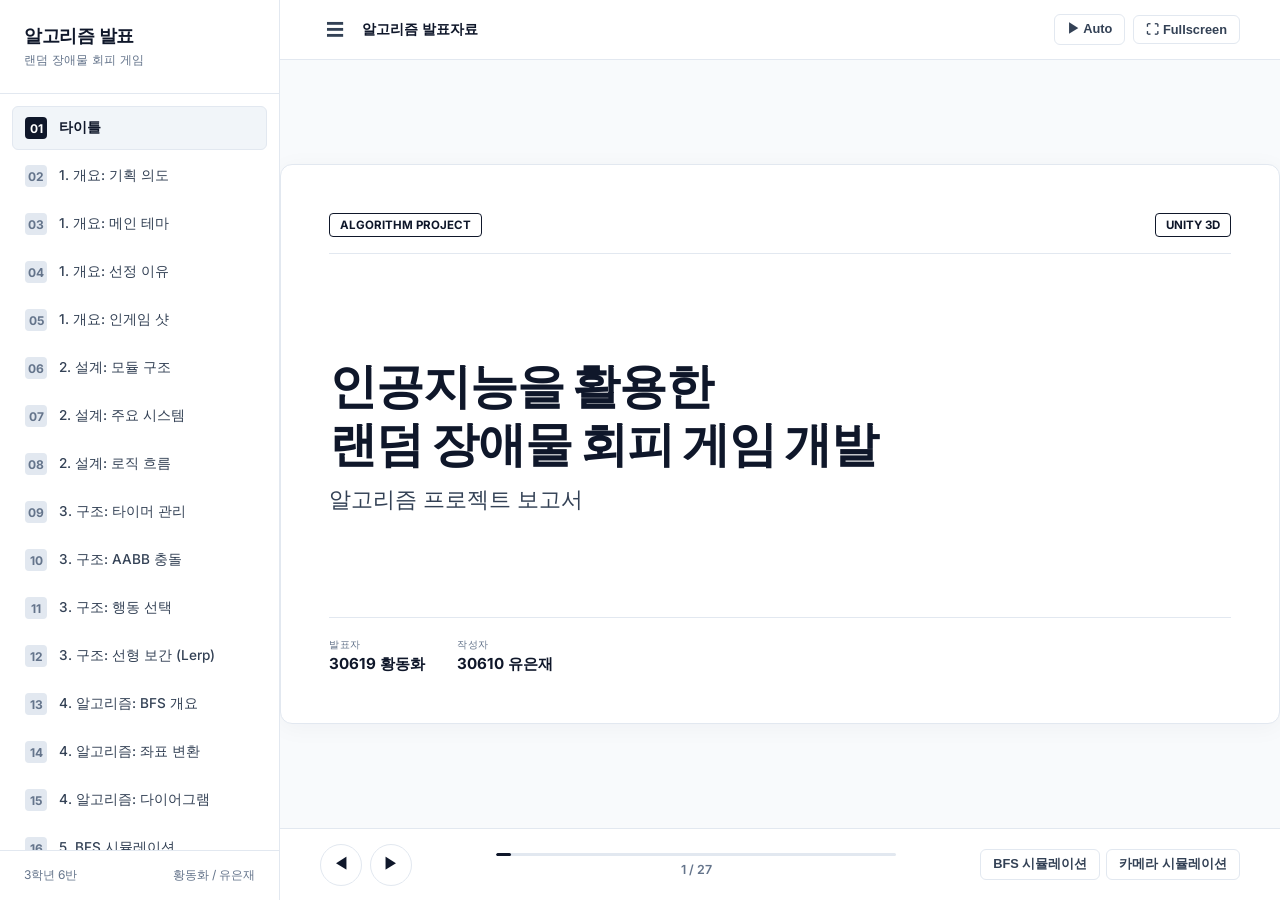
==== commit 91d063a8: "style: change to minimalist light theme and prune slide texts" ====
--- a/index.html
+++ b/index.html
@@ -3,56 +3,48 @@
 <head>
     <meta charset="UTF-8">
     <meta name="viewport" content="width=device-width, initial-scale=1.0">
-    <title>알고리즘 프로젝트 발표자료 - 랜덤 장애물 회피 게임 개발</title>
+    <title>알고리즘 프로젝트 - 랜덤 장애물 회피 게임 개발</title>
     <link rel="stylesheet" href="styles.css">
-    <!-- Google Fonts -->
     <link rel="preconnect" href="https://fonts.googleapis.com">
     <link rel="preconnect" href="https://fonts.gstatic.com" crossorigin>
-    <link href="https://fonts.googleapis.com/css2?family=Inter:wght@400;500;600;700&family=Outfit:wght@400;600;700;800&display=swap" rel="stylesheet">
+    <link href="https://fonts.googleapis.com/css2?family=Inter:wght@400;600;700;850&display=swap" rel="stylesheet">
 </head>
 <body>
 
-    <!-- Background glowing meshes -->
-    <div class="bg-glow-container">
-        <div class="bg-glow-circle glow-1"></div>
-        <div class="bg-glow-circle glow-2"></div>
-        <div class="bg-glow-circle glow-3"></div>
-    </div>
-
     <div class="app-container">
         
-        <!-- Sidebar slide list -->
+        <!-- Sidebar -->
         <aside class="sidebar">
             <div class="sidebar-header">
                 <h1 class="sidebar-title">알고리즘 발표</h1>
-                <p class="sidebar-subtitle">급식실을 향해 달려라!</p>
+                <p class="sidebar-subtitle">랜덤 장애물 회피 게임</p>
             </div>
             <nav class="slide-list">
                 <div class="slide-item active"><span class="slide-item-num">01</span><span class="slide-item-title">타이틀</span></div>
                 <div class="slide-item"><span class="slide-item-num">02</span><span class="slide-item-title">1. 개요: 기획 의도</span></div>
                 <div class="slide-item"><span class="slide-item-num">03</span><span class="slide-item-title">1. 개요: 메인 테마</span></div>
-                <div class="slide-item"><span class="slide-item-num">04</span><span class="slide-item-title">1. 개요: 주제 선정 이유</span></div>
+                <div class="slide-item"><span class="slide-item-num">04</span><span class="slide-item-title">1. 개요: 선정 이유</span></div>
                 <div class="slide-item"><span class="slide-item-num">05</span><span class="slide-item-title">1. 개요: 인게임 샷</span></div>
                 <div class="slide-item"><span class="slide-item-num">06</span><span class="slide-item-title">2. 설계: 모듈 구조</span></div>
                 <div class="slide-item"><span class="slide-item-num">07</span><span class="slide-item-title">2. 설계: 주요 시스템</span></div>
                 <div class="slide-item"><span class="slide-item-num">08</span><span class="slide-item-title">2. 설계: 로직 흐름</span></div>
                 <div class="slide-item"><span class="slide-item-num">09</span><span class="slide-item-title">3. 구조: 타이머 관리</span></div>
-                <div class="slide-item"><span class="slide-item-num">10</span><span class="slide-item-title">3. 구조: AABB 충돌 판정</span></div>
-                <div class="slide-item"><span class="slide-item-num">11</span><span class="slide-item-title">3. 구조: 가중치 행동 선택</span></div>
+                <div class="slide-item"><span class="slide-item-num">10</span><span class="slide-item-title">3. 구조: AABB 충돌</span></div>
+                <div class="slide-item"><span class="slide-item-num">11</span><span class="slide-item-title">3. 구조: 행동 선택</span></div>
                 <div class="slide-item"><span class="slide-item-num">12</span><span class="slide-item-title">3. 구조: 선형 보간 (Lerp)</span></div>
                 <div class="slide-item"><span class="slide-item-num">13</span><span class="slide-item-title">4. 알고리즘: BFS 개요</span></div>
-                <div class="slide-item"><span class="slide-item-num">14</span><span class="slide-item-title">4. 알고리즘: BFS 좌표 변환</span></div>
-                <div class="slide-item"><span class="slide-item-num">15</span><span class="slide-item-title">4. 알고리즘: 탐색 다이어그램</span></div>
+                <div class="slide-item"><span class="slide-item-num">14</span><span class="slide-item-title">4. 알고리즘: 좌표 변환</span></div>
+                <div class="slide-item"><span class="slide-item-num">15</span><span class="slide-item-title">4. 알고리즘: 다이어그램</span></div>
                 <div class="slide-item"><span class="slide-item-num">16</span><span class="slide-item-title">5. BFS 시뮬레이션</span></div>
                 <div class="slide-item"><span class="slide-item-num">17</span><span class="slide-item-title">6. 코드: Obstacle.cs</span></div>
                 <div class="slide-item"><span class="slide-item-num">18</span><span class="slide-item-title">6. 코드: Spawner.cs</span></div>
                 <div class="slide-item"><span class="slide-item-num">19</span><span class="slide-item-title">7. 코드: Player.cs</span></div>
                 <div class="slide-item"><span class="slide-item-num">20</span><span class="slide-item-title">7. 코드: FollowCamera.cs</span></div>
                 <div class="slide-item"><span class="slide-item-num">21</span><span class="slide-item-title">8. 카메라/피격 연출</span></div>
-                <div class="slide-item"><span class="slide-item-num">22</span><span class="slide-item-title">9. 분석: 동적 장애물 LERP</span></div>
+                <div class="slide-item"><span class="slide-item-num">22</span><span class="slide-item-title">9. 분석: 동적 LERP</span></div>
                 <div class="slide-item"><span class="slide-item-num">23</span><span class="slide-item-title">9. 분석: 리플레이 가치</span></div>
-                <div class="slide-item"><span class="slide-item-num">24</span><span class="slide-item-title">9. 분석: 메인 로직 플로우</span></div>
-                <div class="slide-item"><span class="slide-item-num">25</span><span class="slide-item-title">10. 소감: 황동화/유은재</span></div>
+                <div class="slide-item"><span class="slide-item-num">24</span><span class="slide-item-title">9. 분석: 플로우차트</span></div>
+                <div class="slide-item"><span class="slide-item-num">25</span><span class="slide-item-title">10. 소감: 팀원 소감</span></div>
                 <div class="slide-item"><span class="slide-item-num">26</span><span class="slide-item-title">10. 소감: 역할 분담</span></div>
                 <div class="slide-item"><span class="slide-item-num">27</span><span class="slide-item-title">부록: AI 활용 & 저장소</span></div>
             </nav>
@@ -62,384 +54,299 @@
             </div>
         </aside>
 
-        <!-- Presentation Main View -->
+        <!-- Presentation View -->
         <main class="presentation-area">
             
-            <!-- Top Controls Header -->
             <header class="presentation-header">
                 <div class="header-left">
-                    <button class="toggle-sidebar-btn" id="sidebar-toggle-btn" data-tooltip="슬라이드 리스트 토글">☰</button>
-                    <span class="presentation-title">알고리즘 수행평가 발표 자료</span>
+                    <button class="toggle-sidebar-btn" id="sidebar-toggle-btn">☰</button>
+                    <span class="presentation-title">알고리즘 발표자료</span>
                 </div>
                 <div class="header-right">
-                    <button class="header-btn" id="autoplay-btn" data-tooltip="자동 슬라이드 재생">▶ Autoplay</button>
-                    <button class="header-btn" id="fullscreen-btn" data-tooltip="전체 화면 토글">⛶ Fullscreen</button>
+                    <button class="header-btn" id="autoplay-btn">▶ Auto</button>
+                    <button class="header-btn" id="fullscreen-btn">⛶ Fullscreen</button>
                 </div>
             </header>
 
-            <!-- Slides Display Frame -->
             <div class="slides-container">
 
-                <!-- SLIDE 1: Cover Page -->
+                <!-- SLIDE 1 -->
                 <section class="slide cover-layout active">
                     <div class="cover-header">
-                        <span class="cover-badge">Algorithm Project Report</span>
-                        <span class="cover-badge" style="border-color: var(--accent-purple); color: var(--accent-purple);">Unity 3D Engine</span>
+                        <span class="cover-badge">Algorithm Project</span>
+                        <span class="cover-badge">Unity 3D</span>
                     </div>
                     <div class="cover-body">
                         <h2 class="cover-title">인공지능을 활용한<br>랜덤 장애물 회피 게임 개발</h2>
-                        <h3 class="cover-subtitle">알고리즘 프로젝트 보고서 및 발표자료</h3>
+                        <h3 class="cover-subtitle">알고리즘 프로젝트 보고서</h3>
                     </div>
                     <div class="cover-footer">
                         <div class="author-info">
                             <div class="author-box">
-                                <span class="author-role">기획 & 개발 & 발표자료</span>
+                                <span class="author-role">발표자</span>
                                 <span class="author-name">30619 황동화</span>
                             </div>
                             <div class="author-box">
-                                <span class="author-role">기획 & 개발 & 보고서작성</span>
+                                <span class="author-role">작성자</span>
                                 <span class="author-name">30610 유은재</span>
                             </div>
                         </div>
-                        <div style="font-size: 0.8rem; color: var(--text-muted);">
-                            반응형 정적 발표 시스템 • 2026
-                        </div>
-                    </div>
-                </section>
-
-                <!-- SLIDE 2: 개요 - 기획의도 -->
-                <section class="slide">
-                    <div class="slide-header">
-                        <span class="slide-category">1. 프로젝트 개요</span>
+                    </div>
+                </section>
+
+                <!-- SLIDE 2 -->
+                <section class="slide">
+                    <div class="slide-header">
+                        <span class="slide-category">1. 개요</span>
                         <h2 class="slide-title">기획 의도</h2>
                     </div>
                     <div class="clean-concept-box">
-                        <div class="clean-concept-title">학교 일상을 게임으로 표현하다</div>
+                        <div class="clean-concept-title">목표: 학교 급식실 도달하기</div>
                         <p class="clean-concept-text">
-                            우리의 일상 공간인 학교에서 목적지로 가장 많이 쓰이는 <strong>'급식실'</strong>을 향해 달리는 레이스를 기획했습니다. 달리면서 불규칙하게 다가오는 다른 학생들을 피해 목적지에 안전하게 도달하는 게임입니다.
+                            - 친숙한 학교 복도를 모티브로 설계한 3D 레이스 게임.<br>
+                            - 임의로 주행을 방해하며 움직이는 학생 NPC들을 피해 목적지에 무사 도달하는 것이 골자.
                         </p>
-                        <div class="clean-quote-box">
-                            "점심시간 종이 울린 뒤 급식실로 정신없이 뛰어가며 친구들을 피하는 고유한 학교 일상 속 순간을 모티브로 삼았습니다."
-                        </div>
-                    </div>
-                </section>
-
-                <!-- SLIDE 3: 개요 - 메인 테마 -->
-                <section class="slide">
-                    <div class="slide-header">
-                        <span class="slide-category">1. 프로젝트 개요</span>
-                        <h2 class="slide-title">메인 테마 및 특징</h2>
-                    </div>
-                    <div class="grid-2">
-                        <div class="info-card">
-                            <div class="info-card-header">
-                                <div class="info-card-icon">🏫</div>
-                                <h3 class="info-card-title">현실적인 맵 구현</h3>
-                            </div>
-                            <p class="info-card-desc">
-                                우리 학교 건물 구조와 유사하게 장애물 코스 맵을 빌드하여 플레이어에게 높은 친숙감과 현장감을 제공합니다.
+                    </div>
+                </section>
+
+                <!-- SLIDE 3 -->
+                <section class="slide">
+                    <div class="slide-header">
+                        <span class="slide-category">1. 개요</span>
+                        <h2 class="slide-title">메인 테마</h2>
+                    </div>
+                    <div class="grid-2">
+                        <div class="info-card">
+                            <h3 class="info-card-title">확률 기반 NPC 이동</h3>
+                            <p class="info-card-desc">불규칙한 확률 이동으로 예측 불가능한 주행 코스를 만듭니다.</p>
+                        </div>
+                        <div class="info-card">
+                            <h3 class="info-card-title">익숙한 학교 맵</h3>
+                            <p class="info-card-desc">실제 학교 건물 통로 구조를 본떠 맵 공간을 조형했습니다.</p>
+                        </div>
+                    </div>
+                </section>
+
+                <!-- SLIDE 4 -->
+                <section class="slide">
+                    <div class="slide-header">
+                        <span class="slide-category">1. 개요</span>
+                        <h2 class="slide-title">주제 선정 이유</h2>
+                    </div>
+                    <div class="clean-concept-box">
+                        <ul class="bullet-list">
+                            <li><strong>쿠키런 모티브</strong> — 3D 공간 상에서 점진적 가속 질주와 장애물 회피 결합.</li>
+                            <li><strong>효율적 개발</strong> — 학교 건물을 베이스로 구성해 공간 디자인 난이도를 타협.</li>
+                        </ul>
+                    </div>
+                </section>
+
+                <!-- SLIDE 5 -->
+                <section class="slide">
+                    <div class="slide-header">
+                        <span class="slide-category">1. 개요</span>
+                        <h2 class="slide-title">인게임 뷰</h2>
+                    </div>
+                    <div class="grid-2">
+                        <div class="slide-visual-wrapper">
+                            <img src="images/hero.png" alt="In-game screenshot" class="slide-image">
+                        </div>
+                        <div class="clean-concept-box">
+                            <p class="clean-concept-text">
+                                로우폴리 3D 복도 에셋 배치.<br>
+                                스피드감 향상을 위해 캐릭터가 질주할 때 카메라 화각(FOV)을 동적으로 팽창시킵니다.
                             </p>
                         </div>
-                        <div class="info-card">
-                            <div class="info-card-header">
-                                <div class="info-card-icon icon-purple">🤖</div>
-                                <h3 class="info-card-title">확률 기반 NPC AI</h3>
-                            </div>
-                            <p class="info-card-desc">
-                                정형화된 패턴을 따르는 일반적인 러닝 액션 게임과 달리, 학생 NPC들이 확률 기반 알고리즘을 사용해 불규칙하게 돌아다닙니다.
+                    </div>
+                </section>
+
+                <!-- SLIDE 6 -->
+                <section class="slide">
+                    <div class="slide-header">
+                        <span class="slide-category">2. 설계</span>
+                        <h2 class="slide-title">시스템 구조</h2>
+                    </div>
+                    <div class="grid-2">
+                        <div class="slide-visual-wrapper">
+                            <img src="images/architecture.png" alt="System Modules" class="slide-image">
+                        </div>
+                        <div class="clean-concept-box">
+                            <p class="clean-concept-text">
+                                모듈 결합도를 낮춰 각 시스템(플레이어 제어, NPC AI, 카메라 제어)이 충돌/세이브 이벤트를 주고받도록 구현했습니다.
                             </p>
                         </div>
                     </div>
                 </section>
 
-                <!-- SLIDE 4: 개요 - 주제 선정 이유 -->
-                <section class="slide">
-                    <div class="slide-header">
-                        <span class="slide-category">1. 프로젝트 개요</span>
-                        <h2 class="slide-title">주제 선정 이유</h2>
-                    </div>
-                    <div class="clean-concept-box">
-                        <p class="clean-concept-text" style="font-size: 1.15rem; margin-bottom: 20px;">
-                            평소 깊은 관심을 가지고 관찰했던 <strong>'쿠키런'</strong>과 유사한 주행 회피 메커니즘을 3D 게임 환경에서 재현하고자 했습니다.
+                <!-- SLIDE 7 -->
+                <section class="slide">
+                    <div class="slide-header">
+                        <span class="slide-category">2. 설계</span>
+                        <h2 class="slide-title">주요 시스템</h2>
+                    </div>
+                    <div class="grid-3">
+                        <div class="info-card">
+                            <h3 class="info-card-title">이동/회전</h3>
+                            <p class="info-card-desc">자동 가속, 마우스 감도 연동 좌우 조향, 점프·슬라이딩 연산.</p>
+                        </div>
+                        <div class="info-card">
+                            <h3 class="info-card-title">데이터 관리</h3>
+                            <p class="info-card-desc"><code>PlayerPrefs</code> 활용 볼륨 및 감도 로컬 파일 세이브.</p>
+                        </div>
+                        <div class="info-card">
+                            <h3 class="info-card-title">카메라 HUD</h3>
+                            <p class="info-card-desc">이동 속도 비례 앵글 조절 및 충돌 감지 연출.</p>
+                        </div>
+                    </div>
+                </section>
+
+                <!-- SLIDE 8 -->
+                <section class="slide">
+                    <div class="slide-header">
+                        <span class="slide-category">2. 설계</span>
+                        <h2 class="slide-title">로직 흐름</h2>
+                    </div>
+                    <div class="clean-concept-box">
+                        <ul class="bullet-list">
+                            <li><strong>입력 차단</strong> — UI 열림/클리어/사망 시 컨트롤 값 수집 원천 배제.</li>
+                            <li><strong>물리 주행</strong> — <code>속도 = 기본속도 + 가속 + 대쉬 - 피격 감속</code> 매 프레임 계산.</li>
+                            <li><strong>충돌 분기</strong> — 클리어존 도달 처리 및 장애물 충돌 라이프 감소 연동.</li>
+                        </ul>
+                    </div>
+                </section>
+
+                <!-- SLIDE 9 -->
+                <section class="slide">
+                    <div class="slide-header">
+                        <span class="slide-category">3. 설계 상세</span>
+                        <h2 class="slide-title">상태 기반 타이머 관리</h2>
+                    </div>
+                    <div class="clean-concept-box">
+                        <p class="clean-concept-text">
+                            무거워지기 쉬운 FSM(상태머신) 클래스를 과감히 배제했습니다.<br>
+                            대신 <code>hitCooldownTimer</code>, <code>slowTimer</code> 등 float 변수를 매 프레임 업데이트에서 차감하여 연산 성능을 최적화했습니다.
                         </p>
+                    </div>
+                </section>
+
+                <!-- SLIDE 10 -->
+                <section class="slide">
+                    <div class="slide-header">
+                        <span class="slide-category">3. 설계 상세</span>
+                        <h2 class="slide-title">AABB 충돌 판정</h2>
+                    </div>
+                    <div class="grid-2">
+                        <div class="clean-concept-box">
+                            <p class="clean-concept-text">
+                                자동으로 이동하는 플레이어와 불규칙 궤도로 횡단하는 NPC 간의 최속 감지를 위해 Unity BoxCollider(AABB 기반 바운딩 충돌)를 활용했습니다.
+                            </p>
+                        </div>
+                        <div class="slide-visual-wrapper">
+                            <img src="images/collision.png" alt="AABB details" class="slide-image">
+                        </div>
+                    </div>
+                </section>
+
+                <!-- SLIDE 11 -->
+                <section class="slide">
+                    <div class="slide-header">
+                        <span class="slide-category">3. 설계 상세</span>
+                        <h2 class="slide-title">확률 가중치 행동 선택</h2>
+                    </div>
+                    <div class="clean-concept-box">
+                        <p class="clean-concept-text">
+                            학생 NPC AI 의사결정에 확률 가중치를 적용했습니다.<br>
+                            일정 시간(<code>retargetInterval</code>)마다 난수를 뽑아 사전에 분배된 가중치(좌회전, 우회전, 정지, 직진)에 따라 목표지를 새롭게 지정합니다.
+                        </p>
+                    </div>
+                </section>
+
+                <!-- SLIDE 12 -->
+                <section class="slide">
+                    <div class="slide-header">
+                        <span class="slide-category">3. 설계 상세</span>
+                        <h2 class="slide-title">선형 보간 (Lerp)</h2>
+                    </div>
+                    <div class="clean-concept-box">
+                        <p class="clean-concept-text">
+                            난수 선택 목표 지점으로 캐릭터가 워프하지 않도록 <code>Vector3.Lerp</code>와 <code>MoveTowards</code>를 믹스 연산하여, 미끄러지듯 이동하는 물리 주행을 구현했습니다.
+                        </p>
+                    </div>
+                </section>
+
+                <!-- SLIDE 13 -->
+                <section class="slide">
+                    <div class="slide-header">
+                        <span class="slide-category">4. 핵심 알고리즘</span>
+                        <h2 class="slide-title">BFS 격자 탐색</h2>
+                    </div>
+                    <div class="clean-concept-box">
+                        <p class="clean-concept-text">
+                            NPC가 맵 외곽 벽에 막혀 가만히 멈춰 서 있는 오작동을 차단하기 위해 격자 맵 BFS(너비 우선 탐색)로 최단경로를 찾아 주행하도록 코딩했습니다.
+                        </p>
+                    </div>
+                </section>
+
+                <!-- SLIDE 14 -->
+                <section class="slide">
+                    <div class="slide-header">
+                        <span class="slide-category">4. 핵심 알고리즘</span>
+                        <h2 class="slide-title">좌표계 실시간 변환</h2>
+                    </div>
+                    <div class="clean-concept-box">
                         <ul class="bullet-list">
-                            <li>
-                                <strong>친근한 로케이션 모티브</strong>
-                                맵을 완전히 새롭게 창조하는 고난도 프로세스 대신, 기존 학교 건물 도면을 모티브로 삼아 공간적 구현 난이도를 타협하고 현실감을 올렸습니다.
-                            </li>
-                            <li>
-                                <strong>알고리즘적 도전 요소</strong>
-                                3차원 공간에서 다수의 NPC가 실시간으로 부딪히지 않고 각자 임의의 목표를 향해 정교한 연산을 활용해 이동하는 기믹을 만들기 위해 본 주제를 택했습니다.
-                            </li>
+                            <li><strong>WorldToCell</strong> — 월드 실수형 Vector3를 그리드 정수형 Vector2Int 인덱스로 계산.</li>
+                            <li><strong>CellToWorld</strong> — BFS 탐색으로 찾아낸 최단경로 셀들을 다시 3D 월드 waypoint 실수 좌표로 역변환.</li>
                         </ul>
                     </div>
                 </section>
 
-                <!-- SLIDE 5: 개요 - 인게임 비주얼 -->
-                <section class="slide">
-                    <div class="slide-header">
-                        <span class="slide-category">1. 프로젝트 개요</span>
-                        <h2 class="slide-title">인게임 그래픽 컨셉</h2>
-                    </div>
-                    <div class="grid-2">
-                        <div class="slide-visual-wrapper" style="height: 320px;">
-                            <img src="images/hero.png" alt="Game Hero Shot" class="slide-image">
-                            <div class="image-overlay-caption">급식실로 달려가는 3D 러닝 게임 (LunchRush) 인게임 컨셉 샷</div>
+                <!-- SLIDE 15 -->
+                <section class="slide">
+                    <div class="slide-header">
+                        <span class="slide-category">4. 핵심 알고리즘</span>
+                        <h2 class="slide-title">탐색 다이어그램</h2>
+                    </div>
+                    <div class="grid-2">
+                        <div class="slide-visual-wrapper">
+                            <img src="images/bfs.png" alt="BFS Pathfinding" class="slide-image">
                         </div>
                         <div class="clean-concept-box">
-                            <div class="clean-concept-title">속도감과 입체감 극대화</div>
                             <p class="clean-concept-text">
-                                로우폴리 아트를 가미한 역동적인 3D 학교 복도를 구성했습니다. 플레이어 뒤에서 카메라가 밀착 추적하며 속도가 증가할수록 역동적인 이펙트를 적용해 스피드감을 연출합니다.
+                                인접 인덱스를 순차 방문하며, 벽으로 처리된 락커나 교실 구조물 인덱스 검사(<code>bfsObstacles.Contains</code>)를 거쳐 장애물을 능동적으로 비껴갑니다.
                             </p>
                         </div>
                     </div>
                 </section>
 
-                <!-- SLIDE 6: 설계 - 모듈 구조 -->
-                <section class="slide">
-                    <div class="slide-header">
-                        <span class="slide-category">2. 시스템 설계</span>
-                        <h2 class="slide-title">전체 모듈 구조</h2>
-                    </div>
-                    <div class="grid-2">
-                        <div>
-                            <div class="slide-visual-wrapper" style="height: 320px;">
-                                <img src="images/architecture.png" alt="System Architecture Diagram" class="slide-image">
-                                <div class="image-overlay-caption">Unity 6 엔진 기반 모듈형 구조도</div>
-                            </div>
-                        </div>
-                        <div class="clean-concept-box">
-                            <div class="clean-concept-title">결합도를 낮춘 컴포넌트 설계</div>
-                            <p class="clean-concept-text">
-                                플레이어 제어, NPC 의사결정, 카메라 연출, 데이터 세이브 모듈이 서로 직접적인 강결합을 맺지 않고, 컴포넌트 메시지나 인터페이스 형태로 통신하여 시스템 안정성과 효율을 확보했습니다.
-                            </p>
-                        </div>
-                    </div>
-                </section>
-
-                <!-- SLIDE 7: 설계 - 주요 서브시스템 -->
-                <section class="slide">
-                    <div class="slide-header">
-                        <span class="slide-category">2. 시스템 설계</span>
-                        <h2 class="slide-title">주요 서브시스템</h2>
-                    </div>
-                    <div class="grid-3">
-                        <div class="info-card">
-                            <div class="info-card-header">
-                                <div class="info-card-icon">🕹️</div>
-                                <h3 class="info-card-title">Player Control</h3>
-                            </div>
-                            <p class="info-card-desc" style="font-size: 0.85rem;">
-                                마우스 감도 연동 부드러운 방향전환, 키보드 점프 및 슬라이딩 물리 충돌 처리 및 자동 전진 가속.
-                            </p>
-                        </div>
-                        <div class="info-card">
-                            <div class="info-card-header">
-                                <div class="info-card-icon icon-purple">💾</div>
-                                <h3 class="info-card-title">Data Save</h3>
-                            </div>
-                            <p class="info-card-desc" style="font-size: 0.85rem;">
-                                <code>PlayerPrefs</code> 활용 로컬 세이브. 볼륨값 및 사용자가 세팅한 마우스 감도를 실시간 영구 기록/로드.
-                            </p>
-                        </div>
-                        <div class="info-card">
-                            <div class="info-card-header">
-                                <div class="info-card-icon icon-gold">🎥</div>
-                                <h3 class="info-card-title">Dynamic Camera</h3>
-                            </div>
-                            <p class="info-card-desc" style="font-size: 0.85rem;">
-                                플레이어 속도에 앵글이 맞춰 팽창하는 시야각(FOV). 장애물 접촉 시 Perlin Noise 흔들림.
-                            </p>
-                        </div>
-                    </div>
-                </section>
-
-                <!-- SLIDE 8: 설계 - 로직 흐름 -->
-                <section class="slide">
-                    <div class="slide-header">
-                        <span class="slide-category">2. 시스템 설계</span>
-                        <h2 class="slide-title">플레이어 제어 루프 흐름</h2>
-                    </div>
-                    <div class="clean-concept-box">
-                        <ul class="bullet-list">
-                            <li>
-                                <strong>입력 감지 및 제한</strong>
-                                New Input System을 이용해 수집한 키 값을 가공합니다. 단, 설정창이 열렸거나 사망/게임클리어 상황에서는 입력을 무시해 버그를 예방합니다.
-                            </li>
-                            <li>
-                                <strong>물리 및 이동 계산</strong>
-                                <code>속도 = 기본 속도 + 점진 가속 + 대쉬 - 피격 감속</code> 공식을 실시간 연산하여, 마우스 회전 델타를 곱한 Vector3 forward 방향으로 <code>CharacterController.Move()</code>를 호출합니다.
-                            </li>
-                            <li>
-                                <strong>충돌 이벤트 전파</strong>
-                                FinishZone 도달 시 성공 스크립트 실행, 장애물 충돌 시 데미지 처리 및 카메라 진동 트리거를 작동시킵니다.
-                            </li>
-                        </ul>
-                    </div>
-                </section>
-
-                <!-- SLIDE 9: 구조 - 타이머 관리 -->
-                <section class="slide">
-                    <div class="slide-header">
-                        <span class="slide-category">3. 적용 자료구조 및 알고리즘</span>
-                        <h2 class="slide-title">상태 기반 타이머 관리</h2>
-                    </div>
-                    <div class="clean-concept-box">
-                        <div class="clean-concept-title">FSM(유한상태머신) 대신 가벼운 실수를 이용한 타이머 제어</div>
-                        <p class="clean-concept-text">
-                            무적시간(Invincibility), 피격에 따른 감속시간(Debuff Duration) 등 일시적으로 거치는 복잡한 캐릭터들의 상태 변화를 구현하기 위해 복잡한 상태 머신 클래스를 정의하지 않았습니다.
-                        </p>
-                        <div class="clean-quote-box" style="border-left-color: var(--accent-purple); background: rgba(167, 139, 250, 0.02);">
-                            <code>hitCooldownTimer</code>, <code>slowTimer</code> 등 실수형(float) 변수들을 정의하고 매 프레임 <code>Time.deltaTime</code>을 차감 연산하는 직관적이고 연산 효율이 극대화된 경량 타이머 시스템을 구축했습니다.
-                        </div>
-                    </div>
-                </section>
-
-                <!-- SLIDE 10: 구조 - AABB 충돌 판정 -->
-                <section class="slide">
-                    <div class="slide-header">
-                        <span class="slide-category">3. 적용 자료구조 및 알고리즘</span>
-                        <h2 class="slide-title">AABB 충돌 판정 및 이벤트 트리거</h2>
-                    </div>
-                    <div class="grid-2">
-                        <div class="clean-concept-box">
-                            <div class="clean-concept-title">박스 바운딩 3차원 검사</div>
-                            <p class="clean-concept-text">
-                                자동으로 전진하며 움직이는 플레이어와 불규칙하게 경로를 틀며 횡단하는 NPC 학생들 간의 빠르고 완벽한 충돌 감지를 위해 <strong>AABB (Axis-Aligned Bounding Box)</strong> 원리를 이용하는 Unity BoxCollider 연산 기능을 적극 활용했습니다.
-                            </p>
-                        </div>
-                        <div>
-                            <div class="slide-visual-wrapper" style="height: 320px;">
-                                <img src="images/collision.png" alt="AABB Collision Bounding Box" class="slide-image">
-                                <div class="image-overlay-caption">좌우 정렬된 두 개의 바운딩 박스가 오버랩되는 충돌 계산 과정</div>
-                            </div>
-                        </div>
-                    </div>
-                </section>
-
-                <!-- SLIDE 11: 구조 - 확률 가중치 행동 선택 -->
-                <section class="slide">
-                    <div class="slide-header">
-                        <span class="slide-category">3. 적용 자료구조 및 알고리즘</span>
-                        <h2 class="slide-title">확률 가중치 기반 행동 선택</h2>
-                    </div>
-                    <div class="clean-concept-box">
-                        <div class="clean-concept-title">예측 불가능한 동적 장애물 구현의 핵심</div>
-                        <p class="clean-concept-text">
-                            학교 복도를 돌아다니는 학생 NPC의 고정되지 않은 무작위적 이동을 구현하기 위해 <strong>확률 가중치 알고리즘</strong>을 적용했습니다. 
-                        </p>
-                        <p class="clean-concept-text" style="margin-top: 15px;">
-                            NPC 내부 타이머가 지정된 만료 시간(<code>retargetInterval</code>)에 도달할 때마다 난수를 생성합니다. 생성된 난수의 범위에 따라 좌회전, 우회전, 정지, 혹은 직진 가중치를 매겨 다음 타겟 목적지를 능동적으로 선택하도록 만들었습니다.
-                        </p>
-                    </div>
-                </section>
-
-                <!-- SLIDE 12: 구조 - 선형 보간 (Lerp) -->
-                <section class="slide">
-                    <div class="slide-header">
-                        <span class="slide-category">3. 적용 자료구조 및 알고리즘</span>
-                        <h2 class="slide-title">선형 보간을 활용한 경로 평활화</h2>
-                    </div>
-                    <div class="clean-concept-box">
-                        <div class="clean-concept-title">순간이동 현상 방지 및 자연스러운 슬라이딩 이동</div>
-                        <p class="clean-concept-text">
-                            무작위 알고리즘으로 선정된 목적지 좌표로 NPC 캐릭터 오브젝트가 한순간에 텔레포트 이동한다면 게임성이 극도로 훼손됩니다.
-                        </p>
-                        <div class="clean-quote-box">
-                            목표 좌표 waypoint를 항해 매 프레임 독립적인 선형 보간인 <code>Vector3.Lerp()</code>와 <code>MoveTowards()</code> 물리 결합 방식을 혼용 적용하여, NPC가 미끄러지듯 자연스럽고 미려한 곡선을 그리며 이동하게 설계했습니다.
-                        </div>
-                    </div>
-                </section>
-
-                <!-- SLIDE 13: 알고리즘 - BFS 개요 -->
-                <section class="slide">
-                    <div class="slide-header">
-                        <span class="slide-category">4. 핵심 알고리즘: BFS</span>
-                        <h2 class="slide-title">BFS 격자 탐색 도입 이유</h2>
-                    </div>
-                    <div class="clean-concept-box">
-                        <div class="clean-concept-title">왜 BFS(너비 우선 탐색)를 선택했는가</div>
-                        <p class="clean-concept-text">
-                            장애물 NPC들이 빈 복도 구역을 그냥 직진하여 맵 밖으로 나가버리거나 물리 벽에 막혀 가만히 멈춰 서 있는 어색한 버그를 방지하고 싶었습니다.
-                        </p>
-                        <p class="clean-concept-text" style="margin-top: 15px;">
-                            따라서 맵 복도를 일정한 셀 그리드로 인식하고, 현재 위치에서부터 타겟 위치까지 최단 경로를 탐색해 가며 순차 이동하도록 <strong>BFS 알고리즘</strong>을 탐색 기초 뼈대로 채택했습니다. DFS에 비해 가로지르는 격자 형태 주행의 최단거리 최적화에 가장 알맞기 때문입니다.
-                        </p>
-                    </div>
-                </section>
-
-                <!-- SLIDE 14: 알고리즘 - BFS 좌표 변환 -->
-                <section class="slide">
-                    <div class="slide-header">
-                        <span class="slide-category">4. 핵심 알고리즘: BFS</span>
-                        <h2 class="slide-title">BFS 격자 좌표 변환 메커니즘</h2>
-                    </div>
-                    <div class="clean-concept-box">
-                        <div class="clean-concept-title">실수 좌표(World Space) 와 정수 좌표(Grid Cell)의 실시간 통신</div>
-                        <ul class="bullet-list">
-                            <li>
-                                <strong>WorldToCell(Vector3 worldPos)</strong>
-                                <p>NPC가 서 있는 실제 유니티 월드 소수점 좌표에서 스폰 위치(Origin)를 차감한 뒤 격자 단위 크기(<code>bfsCellSize</code>)로 나누어 반올림(RoundToInt) 처리, 2차원 정수 좌표 <code>Vector2Int(x, z)</code>로 압축 변환합니다.</p>
-                            </li>
-                            <li>
-                                <strong>CellToWorld(Vector2Int cellPos)</strong>
-                                <p>BFS 큐를 통과해 산출된 경로 노드 셀 위치에 셀 크기를 곱하고 스폰 위치 오프셋을 재가산하여, 3D 월드 상의 waypoint 실수형 좌표 벡터로 최종 변환 및 복원합니다.</p>
-                            </li>
-                        </ul>
-                    </div>
-                </section>
-
-                <!-- SLIDE 15: 알고리즘 - 탐색 다이어그램 -->
-                <section class="slide">
-                    <div class="slide-header">
-                        <span class="slide-category">4. 핵심 알고리즘: BFS</span>
-                        <h2 class="slide-title">BFS 최단경로 탐색 모델</h2>
-                    </div>
-                    <div class="grid-2">
-                        <div>
-                            <div class="slide-visual-wrapper" style="height: 320px;">
-                                <img src="images/bfs.png" alt="BFS Pathfinding Grid" class="slide-image">
-                                <div class="image-overlay-caption">시작점으로부터 인접한 셀을 넓게 큐에 삽입하며 목표에 접근하는 BFS 알고리즘</div>
-                            </div>
-                        </div>
-                        <div class="clean-concept-box">
-                            <div class="clean-concept-title">벽(장애물) 충돌 자동 차단</div>
-                            <p class="clean-concept-text">
-                                BFS 루프를 수행하는 도중 탐색 큐에 삽입하기 직전, 장애물 벽이 설정된 정수 인덱스 검사(<code>bfsObstacles.Contains()</code>)를 거쳐 해당 셀 방문을 원천 배제합니다. 이로써 자연스럽게 장애물을 감지하고 비껴가는 스마트 경로를 사전 설계하게 됩니다.
-                            </p>
-                        </div>
-                    </div>
-                </section>
-
-                <!-- SLIDE 16: BFS 시뮬레이션 -->
-                <section class="slide">
-                    <div class="slide-header">
-                        <span class="slide-category">5. 인터랙티브 시뮬레이션</span>
-                        <h2 class="slide-title">BFS 경로 탐색 시뮬레이션</h2>
-                        <div class="slide-subtitle-desc">장애물 학생 NPC의 확률적 이동 경로 산출 연산을 직접 구동해 보는 샌드박스</div>
+                <!-- SLIDE 16: BFS Pathfinder Sandbox -->
+                <section class="slide">
+                    <div class="slide-header">
+                        <span class="slide-category">5. 시뮬레이션</span>
+                        <h2 class="slide-title">BFS 알고리즘 작동 데모</h2>
                     </div>
                     <div class="sim-container">
                         <div class="sim-controls">
-                            <button class="sim-btn primary" onclick="rerollBfsTarget()">🎯 새로운 임의 목표 재탐색</button>
-                            <button class="sim-btn" onclick="initBfsGrid()">🔄 그리드 리셋</button>
-                            <div style="font-size: 0.8rem; margin-left: auto; color: var(--text-secondary);">
-                                범례: <span style="color: #00f2fe; font-weight: bold;">● NPC 현재 위치</span> | 
-                                <span style="color: #ef4444; font-weight: bold;">● 선정 타겟</span> | 
-                                <span style="color: #64748b; font-weight: bold;">█ 스쿨 락커(벽)</span>
+                            <button class="sim-btn primary" onclick="rerollBfsTarget()">🎯 랜덤 목적지 탐색</button>
+                            <button class="sim-btn" onclick="initBfsGrid()">🔄 리셋</button>
+                            <div style="font-size: 0.8rem; margin-left: auto; color: var(--text-muted);">
+                                <span style="color: #0284c7; font-weight: bold;">● NPC</span> | 
+                                <span style="color: #dc2626; font-weight: bold;">● Target</span> | 
+                                <span style="color: #64748b; font-weight: bold;">█ 벽</span>
                             </div>
                         </div>
                         <div class="sim-canvas-wrapper">
                             <canvas id="bfs-canvas" class="sim-canvas"></canvas>
-                            <div class="sim-status" id="bfs-status">NPC Position: (2, 2) | Target: (11, 11)</div>
-                        </div>
-                    </div>
-                </section>
-
-                <!-- SLIDE 17: 코드 - Obstacle.cs -->
-                <section class="slide">
-                    <div class="slide-header">
-                        <span class="slide-category">6. 핵심 소스코드 분석</span>
-                        <h2 class="slide-title">Obstacle.cs (BFS & LERP)</h2>
+                            <div class="sim-status" id="bfs-status">NPC: (2, 2) | Target: (11, 11)</div>
+                        </div>
+                    </div>
+                </section>
+
+                <!-- SLIDE 17 -->
+                <section class="slide">
+                    <div class="slide-header">
+                        <span class="slide-category">6. 코드 분석</span>
+                        <h2 class="slide-title">Obstacle.cs (BFS)</h2>
                     </div>
                     <div class="grid-2">
                         <div class="code-viewer">
@@ -448,7 +355,6 @@
                             </div>
                             <div class="code-container">
 <pre class="code-highlight">
-<span class="code-comment">// BFS 큐 연산 및 타겟 경로 추출 핵심 로직</span>
 <span class="code-keyword">private void</span> <span class="code-method">BuildBfsPath</span>(Vector3 destination) {
     path.<span class="code-method">Clear</span>();
     pathIndex = <span class="code-number">0</span>;
@@ -475,19 +381,18 @@
 </pre>
                             </div>
                         </div>
-                        <div class="code-annotation" style="height: 100%; display: flex; flex-direction: column; justify-content: center;">
-                            <strong>큐(Queue)와 맵(Dictionary)의 협업:</strong><br><br>
-                            - BFS의 탐색 순서를 보장하기 위해 선입선출 자료구조인 <code>Queue&lt;Vector2Int&gt;</code>를 활용했습니다.<br><br>
-                            - 방문 이력(Visited) 기록 및 최단 경로 역추적을 위한 부모 노드 연결 정보를 <code>Dictionary&lt;Vector2Int, Vector2Int&gt;</code>에 기록하여 최단 경로 복원을 O(N) 시간복잡도로 해결했습니다.
-                        </div>
-                    </div>
-                </section>
-
-                <!-- SLIDE 18: 코드 - ObstacleSpawner.cs -->
-                <section class="slide">
-                    <div class="slide-header">
-                        <span class="slide-category">6. 핵심 소스코드 분석</span>
-                        <h2 class="slide-title">Spawner.cs (최소 스페이싱)</h2>
+                        <div class="code-annotation">
+                            <strong>최적화 설계</strong><br>
+                            - <code>sqrMagnitude</code> 가시거리 연산을 적용하여 플레이어 근접 NPC만 깨어나 BFS를 수행하도록 최적화.
+                        </div>
+                    </div>
+                </section>
+
+                <!-- SLIDE 18 -->
+                <section class="slide">
+                    <div class="slide-header">
+                        <span class="slide-category">6. 코드 분석</span>
+                        <h2 class="slide-title">Spawner.cs (배치 간격)</h2>
                     </div>
                     <div class="grid-2">
                         <div class="code-viewer">
@@ -496,14 +401,12 @@
                             </div>
                             <div class="code-container">
 <pre class="code-highlight">
-<span class="code-comment">// NPC 스포너 배치 충돌 방지 로직</span>
 <span class="code-keyword">public void</span> <span class="code-method">SpawnBatch</span>() {
     GameObject[] targets = GameObject.<span class="code-method">FindGameObjectsWithTag</span>(targetTag);
     <span class="code-keyword">int</span> spawned = <span class="code-number">0</span>;
     <span class="code-keyword">while</span> (spawned &lt; spawnCount) {
         GameObject target = targets[Random.<span class="code-method">Range</span>(<span class="code-number">0</span>, targets.Length)];
         Vector3 pos = <span class="code-method">GetTopPosition</span>(target) + Vector3.up * spawnHeightOffset;
-        <span class="code-comment">// 스폰 오브젝트 간 겹침 방지 검사</span>
         <span class="code-keyword">if</span> (<span class="code-method">IsFarEnough</span>(pos)) {
             Instantiate(obstaclePrefabs[Random.<span class="code-method">Range</span>(<span class="code-number">0</span>, obstaclePrefabs.Length)], pos, Quaternion.identity);
             usedPositions.<span class="code-method">Add</span>(pos);
@@ -514,19 +417,18 @@
 </pre>
                             </div>
                         </div>
-                        <div class="code-annotation" style="height: 100%; display: flex; flex-direction: column; justify-content: center;">
-                            <strong>안정적 씬 오토스포닝:</strong><br><br>
-                            - 씬 안의 임의 위치 타겟 오브젝트 리스트를 파악한 뒤, 스폰 높이 보정치를 얹은 후보 좌표를 구합니다.<br><br>
-                            - <code>IsFarEnough()</code> 연산으로 이미 배치된 NPC 후보군들과의 제곱거리(sqrMagnitude)를 조사해, 서로 너무 밀집되어 한 위치에 NPC가 스택되는 물리 렌더링 겹침 버그를 완전히 차단합니다.
-                        </div>
-                    </div>
-                </section>
-
-                <!-- SLIDE 19: 코드 - Player.cs -->
-                <section class="slide">
-                    <div class="slide-header">
-                        <span class="slide-category">7. 핵심 소스코드 분석</span>
-                        <h2 class="slide-title">PlayerController.cs (피격 및 제어)</h2>
+                        <div class="code-annotation">
+                            <strong>스폰 겹침 방지</strong><br>
+                            - <code>IsFarEnough()</code> 연산으로 이미 스폰된 객체 간의 거리를 검사하여 겹쳐서 생기는 렌더링 버그 차단.
+                        </div>
+                    </div>
+                </section>
+
+                <!-- SLIDE 19 -->
+                <section class="slide">
+                    <div class="slide-header">
+                        <span class="slide-category">7. 코드 분석</span>
+                        <h2 class="slide-title">PlayerController.cs (피격)</h2>
                     </div>
                     <div class="grid-2">
                         <div class="code-viewer">
@@ -535,38 +437,36 @@
                             </div>
                             <div class="code-container">
 <pre class="code-highlight">
-<span class="code-comment">// 피격 데미지 감소 및 디버프 상태 트리거</span>
 <span class="code-keyword">public void</span> <span class="code-method">HitObstacle</span>(<span class="code-keyword">string</span> obstacleName) {
     <span class="code-keyword">if</span> (cleared || hitCooldownTimer > <span class="code-number">0f</span>) <span class="code-keyword">return</span>;
     
-    hitCooldownTimer = hitCooldown; <span class="code-comment">// 무적 돌입</span>
-    slowTimer = slowDuration;       <span class="code-comment">// 일시 감속</span>
+    hitCooldownTimer = hitCooldown; 
+    slowTimer = slowDuration;       
     currentSpeed = Mathf.<span class="code-method">Max</span>(startSpeed, currentSpeed - hitSpeedLoss);
     hearts = Mathf.<span class="code-method">Max</span>(<span class="code-number">0</span>, hearts - <span class="code-number">1</span>);
     heartUI?.<span class="code-method">SetHearts</span>(hearts, maxHearts);
     
     followCamera?.<span class="code-method">Shake</span>(<span class="code-number">0.45f</span>, hearts &lt;= <span class="code-number">0</span> ? <span class="code-number">1.2f</span> : <span class="code-number">0.75f</span>);
-    
     <span class="code-keyword">if</span> (hearts &lt;= <span class="code-number">0</span>) {
-        <span class="code-method">Die</span>(); <span class="code-comment">// 게임오버 루틴</span>
+        <span class="code-method">Die</span>(); 
     }
 }
 </pre>
                             </div>
                         </div>
-                        <div class="code-annotation" style="height: 100%; display: flex; flex-direction: column; justify-content: center;">
-                            <strong>피격 데미지 연속 계산 방지:</strong><br><br>
-                            - 다단 히트 버그를 막기 위해 피격 즉시 <code>hitCooldownTimer</code>를 가동해 일정 프레임 동안 무적 판정을 부여합니다.<br><br>
-                            - 피격 시 플레이어가 인지할 수 있는 명확한 피드백을 전달하기 위해, 속도를 영구적으로 감속시키는 패널티와 동시에 카메라 진동 트리거를 송신합니다.
-                        </div>
-                    </div>
-                </section>
-
-                <!-- SLIDE 20: 코드 - FollowCamera.cs -->
-                <section class="slide">
-                    <div class="slide-header">
-                        <span class="slide-category">7. 핵심 소스코드 분석</span>
-                        <h2 class="slide-title">FollowCamera.cs (Perlin Noise 셰이크)</h2>
+                        <div class="code-annotation">
+                            <strong>피드백 제어</strong><br>
+                            - 무적 판정 타이머 설정으로 중복 피격 방지.<br>
+                            - 충돌 시 카메라 진동, 디버프 가동.
+                        </div>
+                    </div>
+                </section>
+
+                <!-- SLIDE 20 -->
+                <section class="slide">
+                    <div class="slide-header">
+                        <span class="slide-category">7. 코드 분석</span>
+                        <h2 class="slide-title">FollowCamera.cs (진동)</h2>
                     </div>
                     <div class="grid-2">
                         <div class="code-viewer">
@@ -575,7 +475,6 @@
                             </div>
                             <div class="code-container">
 <pre class="code-highlight">
-<span class="code-comment">// Perlin Noise를 응용한 부드럽고 타격감 넘치는 진동 오프셋</span>
 <span class="code-keyword">private</span> Vector3 <span class="code-method">GetShakeOffset</span>() {
     <span class="code-keyword">if</span> (shakeTimer &lt;= <span class="code-number">0f</span>) <span class="code-keyword">return</span> Vector3.zero;
     
@@ -590,56 +489,46 @@
 </pre>
                             </div>
                         </div>
-                        <div class="code-annotation" style="height: 100%; display: flex; flex-direction: column; justify-content: center;">
-                            <strong>Perlin Noise 진동의 우수성:</strong><br><br>
-                            - 단순 <code>Random.insideUnitSphere</code>를 사용할 경우 값이 거칠게 튀어 시각적인 불쾌감과 3D 어지러움증을 유발할 수 있습니다.<br><br>
-                            - 수학적으로 연속되고 자연스러운 난수 흐름인 <code>Mathf.PerlinNoise</code>를 활용해, 마치 손으로 카메라를 들고 찍는 듯한 생동감 있고 부드러운 흔들림 효과를 연출했습니다.
-                        </div>
-                    </div>
-                </section>
-
-                <!-- SLIDE 21: 카메라 / 피격 연출 시뮬레이션 -->
-                <section class="slide">
-                    <div class="slide-header">
-                        <span class="slide-category">8. 인터랙티브 시뮬레이션</span>
-                        <h2 class="slide-title">인게임 카메라 앵글 & 피격 샌드박스</h2>
-                        <div class="slide-subtitle-desc">플레이어 주행 속도에 연동되는 동적 FOV 변화와 피격 타격감 흔들림 테스트</div>
+                        <div class="code-annotation">
+                            <strong>Perlin Noise 진동</strong><br>
+                            - 랜덤 난수가 유발하는 멀미를 개선하기 위해 수학적으로 연속된 Perlin Noise 함수를 사용해 부드럽고 묵직한 진동 구현.
+                        </div>
+                    </div>
+                </section>
+
+                <!-- SLIDE 21 -->
+                <section class="slide">
+                    <div class="slide-header">
+                        <span class="slide-category">8. 시뮬레이션</span>
+                        <h2 class="slide-title">카메라 & 피격 샌드박스</h2>
                     </div>
                     <div class="grid-2">
                         <div class="camera-sim-wrapper">
                             <div class="cam-slider-group">
                                 <div class="cam-slider-label">
-                                    <span>🏃 현재 러닝 가속도 설정 (Speed)</span>
+                                    <span>🏃 러닝 속도 조절</span>
                                     <span><span id="sim-speed-val">5.0</span> m/s</span>
                                 </div>
                                 <input type="range" min="5" max="13" step="0.1" value="5" class="cam-slider" id="sim-speed-slider">
                             </div>
                             
-                            <div style="display: flex; gap: 12px; margin-top: 10px;">
-                                <button class="sim-btn primary" style="flex: 1; padding: 12px;" onclick="triggerObstacleHit()">💥 장애물 접촉 디버프 (Perlin Shake)</button>
-                                <button class="sim-btn" style="padding: 12px 20px;" onclick="initCameraSim()">🔄 초기화</button>
-                            </div>
-                            
-                            <div class="code-annotation" style="margin: 0;">
-                                <strong>시뮬레이션 설명:</strong><br>
-                                속도를 올릴 때 우측 3D 뷰의 Perspective 앵글 스케일(FOV)이 <strong>60°에서 72°</strong>로 유연하게 넓어지는 것을 볼 수 있습니다. 충돌 트리거 실행 시 속도가 깎이고 카메라 흔들림 진동 오프셋이 즉각 적용됩니다.
+                            <div style="display: flex; gap: 10px; margin-top: 10px;">
+                                <button class="sim-btn primary" style="flex: 1; padding: 10px;" onclick="triggerObstacleHit()">💥 장애물 충돌 (Perlin Shake)</button>
+                                <button class="sim-btn" style="padding: 10px 14px;" onclick="initCameraSim()">🔄 복구</button>
                             </div>
                         </div>
                         <div>
                             <div class="camera-screen-box">
                                 <div class="camera-screen-content" id="camera-screen-content">
                                     <div class="speed-lines" id="speed-lines"></div>
-                                    <!-- Virtual HUD -->
                                     <div class="camera-hud">
-                                        <div class="camera-hud-item">SPEED: <span id="sim-hud-speed">RUN</span></div>
-                                        <div class="camera-hud-item">FOV: <span id="sim-fov-val">60</span>°</div>
+                                        <div>FOV: <span id="sim-fov-val">60</span>°</div>
                                     </div>
                                     <div class="camera-hearts">
                                         <div class="heart-icon"></div>
                                         <div class="heart-icon"></div>
                                         <div class="heart-icon"></div>
                                     </div>
-                                    <!-- Virtual 3D Scene Elements -->
                                     <div class="camera-scene-elements" id="camera-elements">
                                         <div class="camera-track">
                                             <div class="camera-player"></div>
@@ -652,148 +541,113 @@
                     </div>
                 </section>
 
-                <!-- SLIDE 22: 분석 - LERP -->
-                <section class="slide">
-                    <div class="slide-header">
-                        <span class="slide-category">9. 실행 결과 및 알고리즘 분석</span>
-                        <h2 class="slide-title">자연스러운 동적 장애물 움직임</h2>
-                    </div>
-                    <div class="clean-concept-box">
-                        <div class="clean-concept-title">Vector3.Lerp와 MoveTowards의 조합 효과</div>
+                <!-- SLIDE 22 -->
+                <section class="slide">
+                    <div class="slide-header">
+                        <span class="slide-category">9. 결과 및 분석</span>
+                        <h2 class="slide-title">동적 장애물 LERP</h2>
+                    </div>
+                    <div class="clean-concept-box">
                         <p class="clean-concept-text">
-                            무작위 경로 연산 결과를 토대로 각 NPC들이 자신의 진로를 매 프레임 선형 보간으로 갱신하게 처리했습니다.
+                            - 텔레포트 없는 보간 이동 구현.<br>
+                            - 임의 가중 행동에 LERP를 합산하여, 플레이어 예상 이동 경로에 자연스럽게 비집고 끼어드는 보행 구현 완료.
                         </p>
-                        <p class="clean-concept-text" style="margin-top: 15px;">
-                            그 결과, 고정된 장애물이 멍하니 있는 어색한 런게임 연출과 달리, 주변 NPC 학생들이 플레이어가 주행해 지나가려 하는 최적 루트 상에 예상치 않게 <strong>자연스러운 보도로 불쑥 끼어들어 경로를 가로막는</strong> 우수한 심리 유도 기믹을 자연스레 완성하게 되었습니다.
+                    </div>
+                </section>
+
+                <!-- SLIDE 23 -->
+                <section class="slide">
+                    <div class="slide-header">
+                        <span class="slide-category">9. 결과 및 분석</span>
+                        <h2 class="slide-title">리플레이 가치</h2>
+                    </div>
+                    <div class="clean-concept-box">
+                        <p class="clean-concept-text">
+                            - 매번 실행 시 학생들의 위치, 타겟 및 이동 순서가 상이함.<br>
+                            - 맵 주행 루트를 강제로 외우는 노이즈 플레이를 차단하여, 반복 플레이 시의 긴장감 유지.
                         </p>
                     </div>
                 </section>
 
-                <!-- SLIDE 23: 분석 - 리플레이 가치 -->
-                <section class="slide">
-                    <div class="slide-header">
-                        <span class="slide-category">9. 실행 결과 및 알고리즘 분석</span>
-                        <h2 class="slide-title">리플레이 가치 창출</h2>
-                    </div>
-                    <div class="clean-concept-box">
-                        <div class="clean-concept-title">매번 실행할 때마다 다른 플레이 패턴 유도</div>
-                        <p class="clean-concept-text">
-                            가중치 기반 행동 난수 결정 구조 덕분에, 사용자가 스테이지를 재시작해 다시 플레이할 때마다 수십 명 학생 NPC의 물리적 스폰 분포, 개별 타겟 경로, 배회 주기가 유기적으로 변경됩니다.
-                        </p>
-                        <div class="clean-quote-box" style="border-left-color: var(--accent-purple); background: rgba(167, 139, 250, 0.02);">
-                            이는 플레이어가 맵 레이아웃을 통째로 외워서 주파해 버리는 단순 암기식 주행 지루함을 철저히 방지하고, 지속적으로 새로운 상황에 맞닥뜨리게 유도함으로써 게임의 다회차 반복 플레이 가치(Replay Value)를 높였습니다.
-                        </div>
-                    </div>
-                </section>
-
-                <!-- SLIDE 24: 분석 - 플로우차트 -->
-                <section class="slide">
-                    <div class="slide-header">
-                        <span class="slide-category">9. 실행 결과 및 알고리즘 분석</span>
-                        <h2 class="slide-title">게임 메인 로직 플로우차트</h2>
-                    </div>
-                    <div class="grid-2">
-                        <div>
-                            <div class="slide-visual-wrapper" style="height: 320px;">
-                                <img src="images/flowchart.png" alt="Game Logic Flowchart" class="slide-image">
-                                <div class="image-overlay-caption">실제 게임 실행 메인 로직 플로우차트</div>
-                            </div>
+                <!-- SLIDE 24 -->
+                <section class="slide">
+                    <div class="slide-header">
+                        <span class="slide-category">9. 결과 및 분석</span>
+                        <h2 class="slide-title">게임 메인 로직 플로우</h2>
+                    </div>
+                    <div class="grid-2">
+                        <div class="slide-visual-wrapper">
+                            <img src="images/flowchart.png" alt="Logic Flow" class="slide-image">
                         </div>
                         <div class="clean-concept-box">
-                            <div class="clean-concept-title">순차적 프레임 루프</div>
                             <p class="clean-concept-text">
-                                인풋 감지에서부터 시작해 물리 연산, AABB 바운딩 오버랩 검출, 그리고 사망 및 성공 트리거 판정으로 향하는 일련의 게임 프로세스가 엄격하게 스케줄링되어 실행됨을 볼 수 있습니다.
+                                인풋 감지 → 물리 계산 → 충돌 판정 → 사망 및 성공의 루프 구조.
                             </p>
                         </div>
                     </div>
                 </section>
 
-                <!-- SLIDE 25: 소감 - 유은재 & 황동화 -->
-                <section class="slide">
-                    <div class="slide-header">
-                        <span class="slide-category">10. 프로젝트 수행 소감</span>
-                        <h2 class="slide-title">팀원 개별 소감</h2>
-                    </div>
-                    <div class="grid-2">
-                        <div class="info-card">
-                            <h3 style="color: var(--accent-blue); font-size: 1.1rem; margin-bottom: 12px;">30610 유은재 소감</h3>
-                            <p class="info-card-desc" style="font-size: 0.9rem; line-height: 1.6;">
-                                "이번 프로젝트에서 유니티 상에 처음으로 3D 리소스 오브젝트들을 세밀히 배치해 가며 복도 구조를 구현해 보았습니다. 과거 언리얼 엔진으로 우리 학교 IT관을 설계해 보았던 공간적 입체감 이해 능력을 초석 삼아, 유니티 컴포넌트 생태계를 깊게 공부할 기회가 되었습니다."
+                <!-- SLIDE 25 -->
+                <section class="slide">
+                    <div class="slide-header">
+                        <span class="slide-category">10. 소감</span>
+                        <h2 class="slide-title">수행 소감</h2>
+                    </div>
+                    <div class="grid-2">
+                        <div class="info-card">
+                            <h3 class="info-card-title">유은재 소감</h3>
+                            <p class="info-card-desc">처음으로 3D 맵 빌드를 경험했으며, 유니티 3D 엔진의 구조를 깊게 알아가게 되었습니다.</p>
+                        </div>
+                        <div class="info-card">
+                            <h3 class="info-card-title">황동화 소감</h3>
+                            <p class="info-card-desc">3D 애니메이터와 물리 코드가 합치되어 구현되는 모습이 신기하고 유익했습니다.</p>
+                        </div>
+                    </div>
+                </section>
+
+                <!-- SLIDE 26 -->
+                <section class="slide">
+                    <div class="slide-header">
+                        <span class="slide-category">10. 소감</span>
+                        <h2 class="slide-title">역할 분담</h2>
+                    </div>
+                    <div class="grid-2">
+                        <div class="info-card">
+                            <h3 class="info-card-title">황동화</h3>
+                            <p class="info-card-desc">- 학교 3D 맵 조형<br>- 플레이어 주행 및 카메라 셰이크 코딩</p>
+                        </div>
+                        <div class="info-card">
+                            <h3 class="info-card-title">유은재</h3>
+                            <p class="info-card-desc">- 학교 3D 맵 조형<br>- NPC AI & BFS 알고리즘 및 UI 코딩</p>
+                        </div>
+                    </div>
+                </section>
+
+                <!-- SLIDE 27 -->
+                <section class="slide">
+                    <div class="slide-header">
+                        <span class="slide-category">부록</span>
+                        <h2 class="slide-title">AI 활용 & 저장소</h2>
+                    </div>
+                    <div class="grid-2">
+                        <div class="clean-concept-box">
+                            <div class="clean-concept-title">인간 주도 AI 보조</div>
+                            <p class="clean-concept-text">
+                                메뉴, 주행, 마우스 카메라 동기화, 디버깅 과정에서 코드 초안 제안 및 오류 원인 분석 보조도구로 AI를 활용함.
                             </p>
                         </div>
-                        <div class="info-card">
-                            <h3 style="color: var(--accent-purple); font-size: 1.1rem; margin-bottom: 12px;">30619 황동화 소감</h3>
-                            <p class="info-card-desc" style="font-size: 0.9rem; line-height: 1.6;">
-                                "Unity를 기반으로 3차원 게임 환경을 기획하고 연출해 본 것은 정말 신선한 경험이었습니다. 2D 환경 코딩과는 사뭇 다르게 복잡한 3D 캐릭터 피본(Bone) 모델과 애니메이션 상태 리소스들이 코드 로직과 부드럽게 맞물려 움직이는 작동 실체를 목격하는 것이 흥미로웠습니다."
-                            </p>
-                        </div>
-                    </div>
-                </section>
-
-                <!-- SLIDE 26: 소감 - 역할 분담 -->
-                <section class="slide">
-                    <div class="slide-header">
-                        <span class="slide-category">10. 프로젝트 수행 소감</span>
-                        <h2 class="slide-title">팀 내 역할 분담</h2>
-                    </div>
-                    <div class="grid-2">
-                        <div class="info-card" style="height: 100%;">
-                            <div class="info-card-header">
-                                <div class="info-card-icon">💻</div>
-                                <h3 class="info-card-title">황동화 (기획 & 개발)</h3>
-                            </div>
-                            <ul class="bullet-list" style="margin-top: 15px; font-size: 0.85rem;">
-                                <li>학교 건물 3D 코스 맵 제작 및 리소스 가공</li>
-                                <li>플레이어 컨트롤러 C# 스크립팅 (회전 감도, 이동 연산)</li>
-                                <li>카메라 추적 및 Perlin Noise 진동 제어 설계</li>
-                                <li>인게임 루프 시스템 디버깅</li>
-                            </ul>
-                        </div>
-                        <div class="info-card" style="height: 100%;">
-                            <div class="info-card-header">
-                                <div class="info-card-icon icon-purple">✏️</div>
-                                <h3 class="info-card-title">유은재 (기획 & 개발)</h3>
-                            </div>
-                            <ul class="bullet-list purple" style="margin-top: 15px; font-size: 0.85rem;">
-                                <li>학교 3D 코스 맵 제작 및 배치 디자인</li>
-                                <li>NPC 확률 가중치 기반 배회 AI 및 BFS 최단 경로 알고리즘 코딩</li>
-                                <li>인게임 런타임 UI 드로잉 및 세이브 시스템 구축</li>
-                                <li>최종 프로젝트 보고서 기술 기술문서 작성</li>
-                            </ul>
-                        </div>
-                    </div>
-                </section>
-
-                <!-- SLIDE 27: 부록 - AI 활용 -->
-                <section class="slide">
-                    <div class="slide-header">
-                        <span class="slide-category">Appendix & Repository</span>
-                        <h2 class="slide-title">AI 활용 방안 & 저장소</h2>
-                    </div>
-                    <div class="grid-2">
-                        <div class="clean-concept-box">
-                            <div class="clean-concept-title">인간 개발자 주도의 AI 서포트</div>
-                            <p class="clean-concept-text" style="font-size: 1rem;">
-                                기획의 설계 구도 조언, 세부 피격 코루틴 조립,Animator가 임의로 회전값을 덮어쓰는 캐릭터 트랜스폼 물리 마스킹 충돌 원인을 파악해 나가는 복잡한 디버깅 과정에서 ChatGPT를 활용하여 전체 개발 속도를 증진시켰습니다.
-                            </p>
-                        </div>
-                        <div class="info-card" style="display: flex; flex-direction: column; justify-content: center; align-items: center; text-align: center;">
-                            <h4 style="font-size: 1.1rem; margin-bottom: 12px; color: var(--accent-cyan);">Unity 전체 소스 코드 저장소</h4>
-                            <p style="font-size: 0.85rem; color: var(--text-secondary); margin-bottom: 20px;">
-                                GitHub Repository를 통해 형상관리를 진행하고 모든 C# 스크립트 히스토리를 유지하고 있습니다.
-                            </p>
-                            <a href="https://github.com/jomebe/yumbabo" target="_blank" class="sim-btn primary" style="padding: 12px 24px; text-decoration: none;">💻 GitHub 저장소로 이동</a>
+                        <div class="info-card" style="text-align: center;">
+                            <a href="https://github.com/jomebe/yumbabo" target="_blank" class="sim-btn primary" style="display: inline-block; text-decoration: none;">GitHub Code Link</a>
                         </div>
                     </div>
                 </section>
 
             </div>
 
-            <!-- Bottom Navigation Bar -->
             <footer class="navigation-controls">
                 <div class="nav-buttons">
-                    <button class="nav-btn" id="prev-btn" data-tooltip="이전 슬라이드 (좌방향키/PgUp)">◀</button>
-                    <button class="nav-btn" id="next-btn" data-tooltip="다음 슬라이드 (우방향키/스페이스바/PgDn)">▶</button>
+                    <button class="nav-btn" id="prev-btn">◀</button>
+                    <button class="nav-btn" id="next-btn">▶</button>
                 </div>
                 
                 <div class="nav-progress-container">
@@ -804,8 +658,8 @@
                 </div>
                 
                 <div class="floating-actions">
-                    <button class="header-btn" onclick="showSlide(15)" style="background: rgba(139, 92, 246, 0.1); border-color: rgba(139, 92, 246, 0.3); color: var(--accent-purple);">BFS 시뮬 바로가기</button>
-                    <button class="header-btn" onclick="showSlide(20)" style="background: rgba(0, 242, 254, 0.1); border-color: rgba(0, 242, 254, 0.3); color: var(--accent-cyan);">카메라 시뮬 바로가기</button>
+                    <button class="header-btn" onclick="showSlide(15)">BFS 시뮬레이션</button>
+                    <button class="header-btn" onclick="showSlide(20)">카메라 시뮬레이션</button>
                 </div>
             </footer>
 
--- a/styles.css
+++ b/styles.css
@@ -1,20 +1,20 @@
 :root {
-    --bg-dark: #060913;
-    --bg-panel: rgba(10, 15, 30, 0.65);
-    --bg-card: rgba(20, 26, 46, 0.4);
-    --border-color: rgba(255, 255, 255, 0.05);
-    --border-glow: rgba(0, 242, 254, 0.1);
-    --text-primary: #f8fafc;
-    --text-secondary: #cbd5e1;
+    --bg-dark: #f8fafc;
+    --bg-panel: #ffffff;
+    --bg-card: #ffffff;
+    --border-color: #e2e8f0;
+    --border-glow: #cbd5e1;
+    --text-primary: #0f172a;
+    --text-secondary: #334155;
     --text-muted: #64748b;
-    --accent-cyan: #00f2fe;
-    --accent-blue: #4facfe;
-    --accent-purple: #a78bfa;
-    --accent-red: #f87171;
-    --accent-gold: #fbbf24;
-    --gradient-primary: linear-gradient(135deg, #4facfe 0%, #00f2fe 100%);
-    --gradient-purple: linear-gradient(135deg, #c084fc 0%, #a78bfa 100%);
-    --font-family: 'Outfit', 'Inter', -apple-system, BlinkMacSystemFont, sans-serif;
+    --accent-cyan: #0284c7;
+    --accent-blue: #2563eb;
+    --accent-purple: #7c3aed;
+    --accent-red: #dc2626;
+    --accent-gold: #d97706;
+    --gradient-primary: linear-gradient(135deg, #2563eb 0%, #0284c7 100%);
+    --gradient-purple: linear-gradient(135deg, #7c3aed 0%, #a855f7 100%);
+    --font-family: 'Inter', -apple-system, BlinkMacSystemFont, 'Segoe UI', Roboto, sans-serif;
 }
 
 * {
@@ -32,57 +32,6 @@
     display: flex;
 }
 
-/* Background animated glow meshes */
-.bg-glow-container {
-    position: fixed;
-    top: 0;
-    left: 0;
-    width: 100vw;
-    height: 100vh;
-    z-index: -1;
-    overflow: hidden;
-    pointer-events: none;
-}
-
-.bg-glow-circle {
-    position: absolute;
-    border-radius: 50%;
-    filter: blur(140px);
-    opacity: 0.08;
-    animation: floatGlow 25s infinite alternate ease-in-out;
-}
-
-.glow-1 {
-    width: 700px;
-    height: 700px;
-    background: radial-gradient(circle, var(--accent-blue) 0%, transparent 70%);
-    top: -150px;
-    right: -150px;
-}
-
-.glow-2 {
-    width: 600px;
-    height: 600px;
-    background: radial-gradient(circle, var(--accent-purple) 0%, transparent 70%);
-    bottom: -150px;
-    left: -150px;
-    animation-delay: -5s;
-}
-
-.glow-3 {
-    width: 500px;
-    height: 500px;
-    background: radial-gradient(circle, var(--accent-cyan) 0%, transparent 70%);
-    top: 40%;
-    left: 35%;
-    animation-delay: -10s;
-}
-
-@keyframes floatGlow {
-    0% { transform: translate(0, 0) scale(1); }
-    100% { transform: translate(60px, 40px) scale(1.1); }
-}
-
 /* Layout */
 .app-container {
     display: flex;
@@ -93,18 +42,17 @@
 
 /* Sidebar slide selector list */
 .sidebar {
-    width: 300px;
+    width: 280px;
     background: var(--bg-panel);
     border-right: 1px solid var(--border-color);
-    backdrop-filter: blur(25px);
     display: flex;
     flex-direction: column;
     z-index: 10;
-    transition: transform 0.3s cubic-bezier(0.4, 0, 0.2, 1);
+    transition: transform 0.3s ease;
 }
 
 .sidebar.hidden {
-    transform: translateX(-300px);
+    transform: translateX(-280px);
     position: absolute;
 }
 
@@ -114,16 +62,14 @@
 }
 
 .sidebar-title {
-    font-size: 1.2rem;
+    font-size: 1.1rem;
     font-weight: 800;
-    background: var(--gradient-primary);
-    -webkit-background-clip: text;
-    -webkit-text-fill-color: transparent;
-    letter-spacing: 1px;
+    color: var(--text-primary);
+    letter-spacing: -0.3px;
 }
 
 .sidebar-subtitle {
-    font-size: 0.8rem;
+    font-size: 0.78rem;
     color: var(--text-muted);
     margin-top: 4px;
 }
@@ -131,28 +77,27 @@
 .slide-list {
     flex: 1;
     overflow-y: auto;
-    padding: 16px;
+    padding: 12px;
 }
 
 .slide-item {
     display: flex;
     align-items: center;
-    padding: 10px 14px;
-    border-radius: 8px;
+    padding: 10px 12px;
+    border-radius: 6px;
     cursor: pointer;
-    margin-bottom: 5px;
-    transition: all 0.2s ease;
+    margin-bottom: 4px;
+    transition: all 0.15s ease;
     border: 1px solid transparent;
 }
 
 .slide-item:hover {
-    background: rgba(255, 255, 255, 0.02);
+    background: #f1f5f9;
 }
 
 .slide-item.active {
-    background: var(--bg-card);
-    border-color: rgba(79, 172, 254, 0.25);
-    box-shadow: 0 4px 12px rgba(0, 242, 254, 0.04);
+    background: #f1f5f9;
+    border-color: var(--border-color);
 }
 
 .slide-item-num {
@@ -162,7 +107,7 @@
     width: 22px;
     height: 22px;
     border-radius: 4px;
-    background: rgba(255, 255, 255, 0.03);
+    background: #e2e8f0;
     display: flex;
     align-items: center;
     justify-content: center;
@@ -170,8 +115,8 @@
 }
 
 .slide-item.active .slide-item-num {
-    background: var(--accent-blue);
-    color: var(--bg-dark);
+    background: var(--text-primary);
+    color: #ffffff;
 }
 
 .slide-item-title {
@@ -190,7 +135,7 @@
 }
 
 .sidebar-footer {
-    padding: 20px;
+    padding: 16px 24px;
     border-top: 1px solid var(--border-color);
     font-size: 0.75rem;
     color: var(--text-muted);
@@ -208,21 +153,20 @@
 }
 
 .presentation-header {
-    height: 64px;
+    height: 60px;
     padding: 0 40px;
     display: flex;
     align-items: center;
     justify-content: space-between;
     border-bottom: 1px solid var(--border-color);
-    backdrop-filter: blur(10px);
-    background: rgba(6, 9, 19, 0.3);
+    background: #ffffff;
     z-index: 5;
 }
 
 .header-left {
     display: flex;
     align-items: center;
-    gap: 15px;
+    gap: 12px;
 }
 
 .toggle-sidebar-btn {
@@ -230,21 +174,21 @@
     border: none;
     color: var(--text-secondary);
     cursor: pointer;
-    font-size: 1.2rem;
-    padding: 8px;
-    border-radius: 6px;
-    transition: all 0.2s;
+    font-size: 1.1rem;
+    padding: 6px;
+    border-radius: 4px;
+    transition: all 0.15s;
     display: flex;
     align-items: center;
 }
 
 .toggle-sidebar-btn:hover {
-    background: rgba(255, 255, 255, 0.04);
+    background: #f1f5f9;
     color: var(--text-primary);
 }
 
 .presentation-title {
-    font-size: 0.95rem;
+    font-size: 0.9rem;
     font-weight: 600;
     color: var(--text-primary);
 }
@@ -252,33 +196,33 @@
 .header-right {
     display: flex;
     align-items: center;
-    gap: 10px;
+    gap: 8px;
 }
 
 .header-btn {
-    background: rgba(255, 255, 255, 0.04);
-    border: 1px solid var(--border-color);
-    color: var(--text-secondary);
-    padding: 8px 14px;
+    background: #ffffff;
+    border: 1px solid var(--border-color);
+    color: var(--text-secondary);
+    padding: 6px 12px;
     border-radius: 6px;
     font-size: 0.8rem;
     font-weight: 600;
     cursor: pointer;
-    transition: all 0.2s;
+    transition: all 0.15s;
     display: flex;
     align-items: center;
     gap: 6px;
 }
 
 .header-btn:hover {
-    background: rgba(255, 255, 255, 0.08);
-    color: var(--text-primary);
-    border-color: var(--accent-blue);
+    background: #f8fafc;
+    color: var(--text-primary);
+    border-color: #cbd5e1;
 }
 
 .header-btn.active {
-    background: var(--gradient-primary);
-    color: var(--bg-dark);
+    background: var(--text-primary);
+    color: #ffffff;
     border: none;
 }
 
@@ -289,70 +233,69 @@
     display: flex;
     align-items: center;
     justify-content: center;
-    padding: 60px 40px;
+    padding: 40px;
 }
 
 .slide {
     position: absolute;
     width: 100%;
     height: 100%;
-    max-width: 1050px;
-    max-height: 600px;
-    background: var(--bg-panel);
-    border: 1px solid var(--border-color);
-    border-radius: 20px;
-    backdrop-filter: blur(30px);
+    max-width: 1000px;
+    max-height: 560px;
+    background: #ffffff;
+    border: 1px solid var(--border-color);
+    border-radius: 12px;
     display: flex;
     flex-direction: column;
     padding: 48px;
     opacity: 0;
     pointer-events: none;
-    transform: scale(0.97) translateY(10px);
-    transition: all 0.4s cubic-bezier(0.25, 1, 0.5, 1);
-    box-shadow: 0 30px 60px rgba(0, 0, 0, 0.4);
+    transform: scale(0.985);
+    transition: all 0.25s ease-out;
+    box-shadow: 0 4px 24px rgba(15, 23, 42, 0.04);
     overflow: hidden;
 }
 
 .slide.active {
     opacity: 1;
     pointer-events: auto;
-    transform: scale(1) translateY(0);
+    transform: scale(1);
 }
 
 /* Slide Header & Titles */
 .slide-header {
-    margin-bottom: 30px;
+    margin-bottom: 24px;
 }
 
 .slide-category {
-    font-size: 0.75rem;
-    font-weight: 800;
+    font-size: 0.72rem;
+    font-weight: 700;
     color: var(--accent-blue);
     text-transform: uppercase;
-    letter-spacing: 2px;
+    letter-spacing: 1.5px;
     margin-bottom: 6px;
     display: inline-block;
 }
 
 .slide-title {
-    font-size: 2.2rem;
+    font-size: 2rem;
     font-weight: 800;
     color: var(--text-primary);
+    letter-spacing: -0.5px;
     line-height: 1.25;
 }
 
 .slide-subtitle-desc {
-    font-size: 1.05rem;
-    color: var(--text-secondary);
-    margin-top: 8px;
-    line-height: 1.5;
+    font-size: 1rem;
+    color: var(--text-secondary);
+    margin-top: 6px;
 }
 
 /* Common Layout Helpers inside slides */
 .grid-2 {
     display: grid;
     grid-template-columns: 1fr 1fr;
-    gap: 40px;
+    gap: 36px;
     align-items: center;
     height: 100%;
 }
@@ -360,7 +303,7 @@
 .grid-3 {
     display: grid;
     grid-template-columns: 1fr 1fr 1fr;
-    gap: 24px;
+    gap: 20px;
     height: 100%;
 }
 
@@ -386,41 +329,36 @@
     align-items: center;
     justify-content: space-between;
     border-bottom: 1px solid var(--border-color);
-    padding-bottom: 20px;
+    padding-bottom: 16px;
 }
 
 .cover-badge {
-    background: rgba(0, 242, 254, 0.08);
-    border: 1px solid rgba(0, 242, 254, 0.25);
-    padding: 6px 14px;
-    border-radius: 20px;
-    font-size: 0.75rem;
+    border: 1px solid var(--text-primary);
+    padding: 4px 10px;
+    border-radius: 4px;
+    font-size: 0.72rem;
     font-weight: 700;
-    color: var(--accent-cyan);
+    color: var(--text-primary);
     text-transform: uppercase;
-    letter-spacing: 1.5px;
 }
 
 .cover-body {
-    margin: 60px 0;
+    margin: 50px 0;
 }
 
 .cover-title {
-    font-size: 3.2rem;
-    font-weight: 800;
+    font-size: 3rem;
+    font-weight: 850;
     line-height: 1.2;
-    background: linear-gradient(to right, #ffffff, #94a3b8);
-    -webkit-background-clip: text;
-    -webkit-text-fill-color: transparent;
+    color: var(--text-primary);
+    letter-spacing: -1px;
 }
 
 .cover-subtitle {
-    font-size: 1.6rem;
-    font-weight: 600;
-    margin-top: 15px;
-    background: var(--gradient-primary);
-    -webkit-background-clip: text;
-    -webkit-text-fill-color: transparent;
+    font-size: 1.35rem;
+    font-weight: 500;
+    margin-top: 12px;
+    color: var(--text-secondary);
 }
 
 .cover-footer {
@@ -428,60 +366,59 @@
     justify-content: space-between;
     align-items: flex-end;
     border-top: 1px solid var(--border-color);
-    padding-top: 24px;
+    padding-top: 20px;
 }
 
 .author-info {
     display: flex;
-    gap: 40px;
+    gap: 32px;
 }
 
 .author-box {
     display: flex;
     flex-direction: column;
-    gap: 4px;
+    gap: 2px;
 }
 
 .author-role {
-    font-size: 0.7rem;
+    font-size: 0.65rem;
     text-transform: uppercase;
     color: var(--text-muted);
-    letter-spacing: 1px;
+    letter-spacing: 0.5px;
 }
 
 .author-name {
-    font-size: 1rem;
+    font-size: 0.95rem;
     font-weight: 700;
     color: var(--text-primary);
 }
 
 /* Spacious, clean paragraphs & concepts */
 .clean-concept-box {
-    padding: 10px 0;
+    padding: 4px 0;
 }
 
 .clean-concept-title {
-    font-size: 1.4rem;
+    font-size: 1.25rem;
     font-weight: 700;
-    color: var(--accent-blue);
-    margin-bottom: 12px;
+    color: var(--text-primary);
+    margin-bottom: 10px;
 }
 
 .clean-concept-text {
-    font-size: 1.1rem;
-    line-height: 1.7;
-    color: var(--text-secondary);
-    font-weight: 400;
+    font-size: 1rem;
+    line-height: 1.6;
+    color: var(--text-secondary);
 }
 
 .clean-quote-box {
-    border-left: 4px solid var(--accent-cyan);
-    padding: 16px 24px;
-    background: rgba(0, 242, 254, 0.02);
-    border-radius: 0 12px 12px 0;
-    margin-top: 20px;
-    font-size: 1.05rem;
-    line-height: 1.6;
+    border-left: 3px solid var(--text-primary);
+    padding: 12px 20px;
+    background: #f8fafc;
+    border-radius: 0 6px 6px 0;
+    margin-top: 16px;
+    font-size: 0.95rem;
+    line-height: 1.5;
     color: var(--text-secondary);
 }
 
@@ -489,90 +426,74 @@
 .info-card {
     background: var(--bg-card);
     border: 1px solid var(--border-color);
-    border-radius: 12px;
-    padding: 28px;
-    transition: all 0.3s ease;
-}
-
-.info-card:hover {
-    border-color: rgba(79, 172, 254, 0.2);
-    transform: translateY(-2px);
+    border-radius: 8px;
+    padding: 24px;
 }
 
 .info-card-header {
     display: flex;
     align-items: center;
-    gap: 12px;
-    margin-bottom: 16px;
+    gap: 10px;
+    margin-bottom: 12px;
 }
 
 .info-card-icon {
-    width: 40px;
-    height: 40px;
+    width: 36px;
+    height: 36px;
+    border-radius: 6px;
+    background: #f1f5f9;
+    display: flex;
+    align-items: center;
+    justify-content: center;
+    color: var(--text-primary);
+    font-size: 1.1rem;
+    font-weight: bold;
+}
+
+.icon-purple, .icon-gold, .icon-red {
+    background: #f1f5f9;
+    color: var(--text-primary);
+}
+
+.info-card-title {
+    font-size: 1.05rem;
+    font-weight: 700;
+}
+
+.info-card-desc {
+    font-size: 0.9rem;
+    color: var(--text-secondary);
+    line-height: 1.5;
+}
+
+/* Code viewer */
+.code-viewer {
+    display: flex;
+    flex-direction: column;
+    background: #f8fafc;
+    border: 1px solid var(--border-color);
     border-radius: 8px;
-    background: rgba(79, 172, 254, 0.1);
-    display: flex;
-    align-items: center;
-    justify-content: center;
-    color: var(--accent-blue);
-    font-size: 1.2rem;
-    font-weight: bold;
-}
-
-.icon-purple {
-    background: rgba(167, 139, 250, 0.1);
-    color: var(--accent-purple);
-}
-
-.icon-gold {
-    background: rgba(251, 191, 36, 0.1);
-    color: var(--accent-gold);
-}
-
-.icon-red {
-    background: rgba(248, 113, 113, 0.1);
-    color: var(--accent-red);
-}
-
-.info-card-title {
-    font-size: 1.15rem;
-    font-weight: 700;
-}
-
-.info-card-desc {
-    font-size: 0.95rem;
-    color: var(--text-secondary);
-    line-height: 1.6;
-}
-
-/* Code viewer C# styling */
-.code-viewer {
-    display: flex;
-    flex-direction: column;
-    background: #080c16;
-    border: 1px solid var(--border-color);
-    border-radius: 12px;
     height: 100%;
     overflow: hidden;
 }
 
 .code-tabs {
     display: flex;
-    background: rgba(0,0,0,0.2);
+    background: #f1f5f9;
     border-bottom: 1px solid var(--border-color);
-    padding: 0 10px;
+    padding: 0 8px;
 }
 
 .code-tab {
     background: none;
     border: none;
     color: var(--text-muted);
-    padding: 12px 18px;
-    font-size: 0.75rem;
+    padding: 10px 14px;
+    font-size: 0.72rem;
     font-weight: 600;
     cursor: pointer;
     border-bottom: 2px solid transparent;
-    transition: all 0.2s;
+    transition: all 0.1s;
     font-family: monospace;
 }
 
@@ -581,17 +502,17 @@
 }
 
 .code-tab.active {
-    color: var(--accent-blue);
-    border-bottom-color: var(--accent-blue);
+    color: var(--text-primary);
+    border-bottom-color: var(--text-primary);
 }
 
 .code-container {
     flex: 1;
     overflow: auto;
-    padding: 20px;
+    padding: 16px;
     font-family: 'Consolas', 'Courier New', Courier, monospace;
-    font-size: 0.8rem;
-    line-height: 1.55;
+    font-size: 0.78rem;
+    line-height: 1.45;
 }
 
 .code-container pre {
@@ -601,23 +522,23 @@
 }
 
 .code-highlight {
-    color: #e2e8f0;
-}
-
-.code-keyword { color: #f43f5e; font-weight: 600; }
-.code-type { color: #38bdf8; }
-.code-method { color: #fbbf24; }
-.code-comment { color: #64748b; font-style: italic; }
-.code-string { color: #34d399; }
-.code-number { color: #fb923c; }
+    color: #0f172a;
+}
+
+.code-keyword { color: #0550ae; font-weight: 600; }
+.code-type { color: #cf222e; }
+.code-method { color: #8250df; }
+.code-comment { color: #6e7781; font-style: italic; }
+.code-string { color: #0a3069; }
+.code-number { color: #0550ae; }
 
 .code-annotation {
-    background: rgba(255,255,255,0.01);
-    border-left: 4px solid var(--accent-purple);
-    padding: 16px 20px;
-    border-radius: 0 8px 8px 0;
-    font-size: 0.95rem;
-    line-height: 1.6;
+    background: #f8fafc;
+    border-left: 3px solid var(--text-primary);
+    padding: 14px 18px;
+    border-radius: 0 6px 6px 0;
+    font-size: 0.9rem;
+    line-height: 1.5;
     color: var(--text-secondary);
 }
 
@@ -632,56 +553,55 @@
 
 .bullet-list li {
     position: relative;
-    padding-left: 24px;
-    margin-bottom: 18px;
-    font-size: 1rem;
-    line-height: 1.6;
+    padding-left: 20px;
+    margin-bottom: 14px;
+    font-size: 0.95rem;
+    line-height: 1.5;
     color: var(--text-secondary);
 }
 
 .bullet-list li strong {
     color: var(--text-primary);
-    display: block;
-    margin-bottom: 4px;
-    font-size: 1.05rem;
+    display: inline;
+    font-weight: 700;
+}
+
+.bullet-list li strong::after {
+    content: " — ";
+    color: var(--text-muted);
 }
 
 .bullet-list li::before {
     content: "";
     position: absolute;
     left: 0;
-    top: 8px;
-    width: 8px;
-    height: 8px;
+    top: 7px;
+    width: 6px;
+    height: 6px;
     border-radius: 50%;
-    background: var(--accent-blue);
+    background: var(--text-primary);
 }
 
 .bullet-list.purple li::before {
-    background: var(--accent-purple);
-}
-
-/* Slide Visual image adjustments */
+    background: var(--text-primary);
+}
+
+/* Slide Visual image */
 .slide-visual-wrapper {
     width: 100%;
     height: 100%;
-    max-height: 400px;
-    border-radius: 12px;
+    max-height: 380px;
+    border-radius: 8px;
     overflow: hidden;
     border: 1px solid var(--border-color);
     position: relative;
-    background: rgba(0,0,0,0.2);
+    background: #f8fafc;
 }
 
 .slide-image {
     width: 100%;
     height: 100%;
     object-fit: cover;
-    transition: transform 0.5s ease;
-}
-
-.slide-visual-wrapper:hover .slide-image {
-    transform: scale(1.02);
 }
 
 .image-overlay-caption {
@@ -689,19 +609,18 @@
     bottom: 0;
     left: 0;
     width: 100%;
-    padding: 16px 20px;
-    background: linear-gradient(transparent, rgba(0,0,0,0.85));
-    font-size: 0.85rem;
-    color: #cbd5e1;
-    text-shadow: 0 1px 3px rgba(0,0,0,0.5);
+    padding: 12px 16px;
+    background: linear-gradient(transparent, rgba(15, 23, 42, 0.85));
+    font-size: 0.8rem;
+    color: #ffffff;
 }
 
 /* Interactive Simulator: BFS Grid */
 .sim-container {
-    background: rgba(5, 7, 12, 0.8);
-    border: 1px solid var(--border-color);
-    border-radius: 16px;
-    padding: 20px;
+    background: #ffffff;
+    border: 1px solid var(--border-color);
+    border-radius: 12px;
+    padding: 16px;
     display: flex;
     flex-direction: column;
     height: 100%;
@@ -711,49 +630,49 @@
 .sim-controls {
     display: flex;
     flex-wrap: wrap;
-    gap: 10px;
-    margin-bottom: 16px;
+    gap: 8px;
+    margin-bottom: 12px;
     align-items: center;
 }
 
 .sim-btn {
-    background: rgba(255,255,255,0.05);
-    border: 1px solid var(--border-color);
-    color: var(--text-primary);
-    padding: 8px 16px;
-    border-radius: 6px;
-    font-size: 0.8rem;
+    background: #ffffff;
+    border: 1px solid var(--border-color);
+    color: var(--text-primary);
+    padding: 6px 14px;
+    border-radius: 4px;
+    font-size: 0.78rem;
     cursor: pointer;
     font-weight: 600;
-    transition: all 0.2s;
+    transition: all 0.1s;
     display: flex;
     align-items: center;
     gap: 4px;
 }
 
 .sim-btn:hover {
-    background: rgba(255,255,255,0.1);
-    border-color: var(--accent-blue);
+    background: #f8fafc;
+    border-color: #cbd5e1;
 }
 
 .sim-btn.primary {
-    background: var(--gradient-primary);
-    color: var(--bg-dark);
+    background: var(--text-primary);
+    color: #ffffff;
     border: none;
 }
 
 .sim-btn.primary:hover {
-    box-shadow: 0 0 14px rgba(0, 242, 254, 0.3);
+    background: #1e293b;
 }
 
 .sim-canvas-wrapper {
     flex: 1;
     position: relative;
-    border-radius: 8px;
+    border-radius: 6px;
     overflow: hidden;
-    border: 1px solid rgba(255,255,255,0.04);
-    background: #070911;
-    min-height: 300px;
+    border: 1px solid var(--border-color);
+    background: #f8fafc;
+    min-height: 280px;
 }
 
 .sim-canvas {
@@ -764,37 +683,36 @@
 
 .sim-status {
     position: absolute;
-    bottom: 12px;
-    left: 12px;
-    background: rgba(0, 0, 0, 0.8);
-    padding: 6px 12px;
+    bottom: 8px;
+    left: 8px;
+    background: rgba(15, 23, 42, 0.9);
+    padding: 4px 10px;
     border-radius: 4px;
-    font-size: 0.75rem;
+    font-size: 0.72rem;
     font-family: monospace;
-    color: var(--accent-cyan);
+    color: #ffffff;
 }
 
 /* Interactive Simulator: Camera zoom & shake */
 .camera-sim-wrapper {
     display: flex;
     flex-direction: column;
-    gap: 20px;
+    gap: 16px;
     height: 100%;
     justify-content: center;
 }
 
 .camera-screen-box {
     width: 100%;
-    height: 280px;
-    background: #020407;
-    border-radius: 16px;
+    height: 240px;
+    background: #f8fafc;
+    border-radius: 12px;
     border: 1px solid var(--border-color);
     position: relative;
     overflow: hidden;
     display: flex;
     align-items: center;
     justify-content: center;
-    box-shadow: inset 0 0 40px rgba(0,0,0,0.85);
 }
 
 .camera-screen-content {
@@ -816,49 +734,49 @@
     pointer-events: none;
     opacity: 0;
     transition: opacity 0.3s ease;
-    background: radial-gradient(circle, transparent 30%, rgba(255,255,255,0.08) 70%, rgba(255,255,255,0.25) 100%);
+    background: radial-gradient(circle, transparent 40%, rgba(15,23,42,0.03) 70%, rgba(15,23,42,0.08) 100%);
 }
 
 .camera-hud {
     position: absolute;
-    top: 14px;
-    left: 14px;
+    top: 12px;
+    left: 12px;
     font-family: monospace;
-    font-size: 0.75rem;
-    color: var(--accent-cyan);
-    display: flex;
-    flex-direction: column;
+    font-size: 0.72rem;
+    color: var(--text-primary);
+    display: flex;
+    flex-direction: column;
+    gap: 2px;
+    background: #ffffff;
+    padding: 4px 8px;
+    border-radius: 4px;
+    border: 1px solid var(--border-color);
+}
+
+.camera-hud-item span {
+    font-weight: 700;
+}
+
+.camera-hearts {
+    position: absolute;
+    top: 12px;
+    right: 12px;
+    display: flex;
     gap: 4px;
-    background: rgba(0,0,0,0.6);
-    padding: 6px 10px;
-    border-radius: 4px;
-    border: 1px solid rgba(0, 242, 254, 0.15);
-}
-
-.camera-hud-item span {
-    color: var(--text-primary);
-}
-
-.camera-hearts {
-    position: absolute;
-    top: 14px;
-    right: 14px;
-    display: flex;
-    gap: 6px;
 }
 
 .heart-icon {
-    width: 18px;
-    height: 18px;
-    background: var(--accent-red);
+    width: 16px;
+    height: 16px;
+    background: #ef4444;
     clip-path: path('M12 4.419c-2.826-5.695-11.999-4.064-11.999 3.27 0 7.27 9.903 10.938 11.999 12.311 2.096-1.373 11.999-5.041 11.999-12.311 0-7.334-9.173-8.965-11.999-3.27z');
-    transform: scale(0.75);
+    transform: scale(0.7);
     transform-origin: center;
-    transition: all 0.3s ease;
+    transition: all 0.2s ease;
 }
 
 .heart-icon.lost {
-    background: #27272a;
+    background: #e2e8f0;
 }
 
 .camera-scene-elements {
@@ -872,11 +790,11 @@
 }
 
 .camera-track {
-    width: 200px;
-    height: 320px;
-    background: linear-gradient(to bottom, #0d111c, #1e293b);
-    border-left: 2px solid var(--accent-blue);
-    border-right: 2px solid var(--accent-blue);
+    width: 180px;
+    height: 300px;
+    background: #f1f5f9;
+    border-left: 2px solid var(--text-primary);
+    border-right: 2px solid var(--text-primary);
     position: absolute;
     bottom: -60px;
     display: flex;
@@ -885,72 +803,69 @@
 }
 
 .camera-player {
-    width: 28px;
-    height: 28px;
-    background: var(--gradient-primary);
+    width: 24px;
+    height: 24px;
+    background: var(--text-primary);
     border-radius: 50%;
     position: absolute;
     bottom: 50px;
-    box-shadow: 0 0 15px var(--accent-blue);
     z-index: 2;
     transition: all 0.2s;
 }
 
 .camera-obstacle-obj {
-    width: 24px;
-    height: 24px;
-    background: var(--gradient-red);
+    width: 20px;
+    height: 20px;
+    background: #cbd5e1;
+    border: 2px solid var(--text-primary);
     border-radius: 4px;
     position: absolute;
     top: 40px;
-    box-shadow: 0 0 10px var(--accent-red);
     animation: obstacleFly 2s infinite linear;
 }
 
 @keyframes obstacleFly {
     0% { top: -20px; transform: scale(0.4); }
-    100% { top: 270px; transform: scale(1.25); }
+    100% { top: 230px; transform: scale(1.2); }
 }
 
 .cam-slider-group {
     display: flex;
     flex-direction: column;
-    gap: 8px;
+    gap: 6px;
     width: 100%;
 }
 
 .cam-slider-label {
     display: flex;
     justify-content: space-between;
-    font-size: 0.85rem;
+    font-size: 0.82rem;
     color: var(--text-secondary);
 }
 
 .cam-slider {
     width: 100%;
-    height: 6px;
-    border-radius: 3px;
+    height: 4px;
+    border-radius: 2px;
     outline: none;
     -webkit-appearance: none;
-    background: rgba(255,255,255,0.08);
+    background: #e2e8f0;
 }
 
 .cam-slider::-webkit-slider-thumb {
     -webkit-appearance: none;
-    width: 18px;
-    height: 18px;
+    width: 16px;
+    height: 16px;
     border-radius: 50%;
-    background: var(--accent-blue);
+    background: var(--text-primary);
     cursor: pointer;
-    box-shadow: 0 0 8px var(--accent-blue);
 }
 
 /* Controls Navigation Panel */
 .navigation-controls {
-    height: 80px;
+    height: 72px;
     border-top: 1px solid var(--border-color);
-    background: rgba(6, 9, 19, 0.45);
-    backdrop-filter: blur(15px);
+    background: #ffffff;
     display: flex;
     align-items: center;
     justify-content: space-between;
@@ -960,33 +875,31 @@
 
 .nav-buttons {
     display: flex;
-    gap: 12px;
+    gap: 8px;
 }
 
 .nav-btn {
-    background: rgba(255, 255, 255, 0.03);
-    border: 1px solid var(--border-color);
-    color: var(--text-primary);
-    width: 46px;
-    height: 46px;
+    background: #ffffff;
+    border: 1px solid var(--border-color);
+    color: var(--text-primary);
+    width: 42px;
+    height: 42px;
     border-radius: 50%;
     display: flex;
     align-items: center;
     justify-content: center;
     cursor: pointer;
-    font-size: 1.1rem;
-    transition: all 0.2s cubic-bezier(0.4, 0, 0.2, 1);
+    font-size: 1rem;
+    transition: all 0.15s ease;
 }
 
 .nav-btn:hover {
-    background: var(--bg-card);
-    border-color: rgba(0, 242, 254, 0.3);
-    color: var(--accent-cyan);
-    box-shadow: 0 0 12px rgba(0, 242, 254, 0.15);
+    background: #f8fafc;
+    border-color: #cbd5e1;
 }
 
 .nav-btn:active {
-    transform: scale(0.95);
+    transform: scale(0.96);
 }
 
 .nav-progress-container {
@@ -1000,8 +913,8 @@
 
 .nav-progress-bar-bg {
     width: 100%;
-    height: 4px;
-    background: rgba(255, 255, 255, 0.08);
+    height: 3px;
+    background: #e2e8f0;
     border-radius: 2px;
     overflow: hidden;
 }
@@ -1009,23 +922,23 @@
 .nav-progress-bar-fill {
     height: 100%;
     width: 0%;
-    background: var(--gradient-primary);
+    background: var(--text-primary);
     border-radius: 2px;
-    transition: width 0.3s ease;
+    transition: width 0.2s ease;
 }
 
 .nav-slide-counter {
-    font-size: 0.8rem;
-    color: var(--text-secondary);
+    font-size: 0.78rem;
+    color: var(--text-muted);
     font-weight: 600;
 }
 
 .floating-actions {
     display: flex;
-    gap: 8px;
-}
-
-/* Custom Tooltips */
+    gap: 6px;
+}
+
+/* Tooltips */
 [data-tooltip] {
     position: relative;
 }
@@ -1035,18 +948,16 @@
     position: absolute;
     bottom: 125%;
     left: 50%;
-    transform: translateX(-50%) scale(0.95);
-    background: #0d111c;
-    border: 1px solid var(--border-color);
-    color: var(--text-primary);
+    transform: translateX(-50%) scale(0.97);
+    background: #0f172a;
+    color: #ffffff;
     padding: 6px 10px;
-    border-radius: 6px;
-    font-size: 0.75rem;
+    border-radius: 4px;
+    font-size: 0.7rem;
     white-space: nowrap;
     opacity: 0;
     pointer-events: none;
-    transition: all 0.15s ease;
-    box-shadow: 0 4px 12px rgba(0,0,0,0.4);
+    transition: all 0.1s ease;
 }
 
 [data-tooltip]:hover::after {
@@ -1054,7 +965,6 @@
     transform: translateX(-50%) scale(1);
 }
 
-/* Responsive Scaling */
 @media (max-width: 900px) {
     .sidebar {
         position: absolute;
@@ -1068,7 +978,7 @@
     }
     .grid-2 {
         grid-template-columns: 1fr;
-        gap: 20px;
+        gap: 16px;
         overflow-y: auto;
     }
     .grid-3 {
@@ -1076,6 +986,6 @@
     }
     .slide {
         padding: 24px;
-        max-height: 90vh;
+        max-height: 85vh;
     }
 }
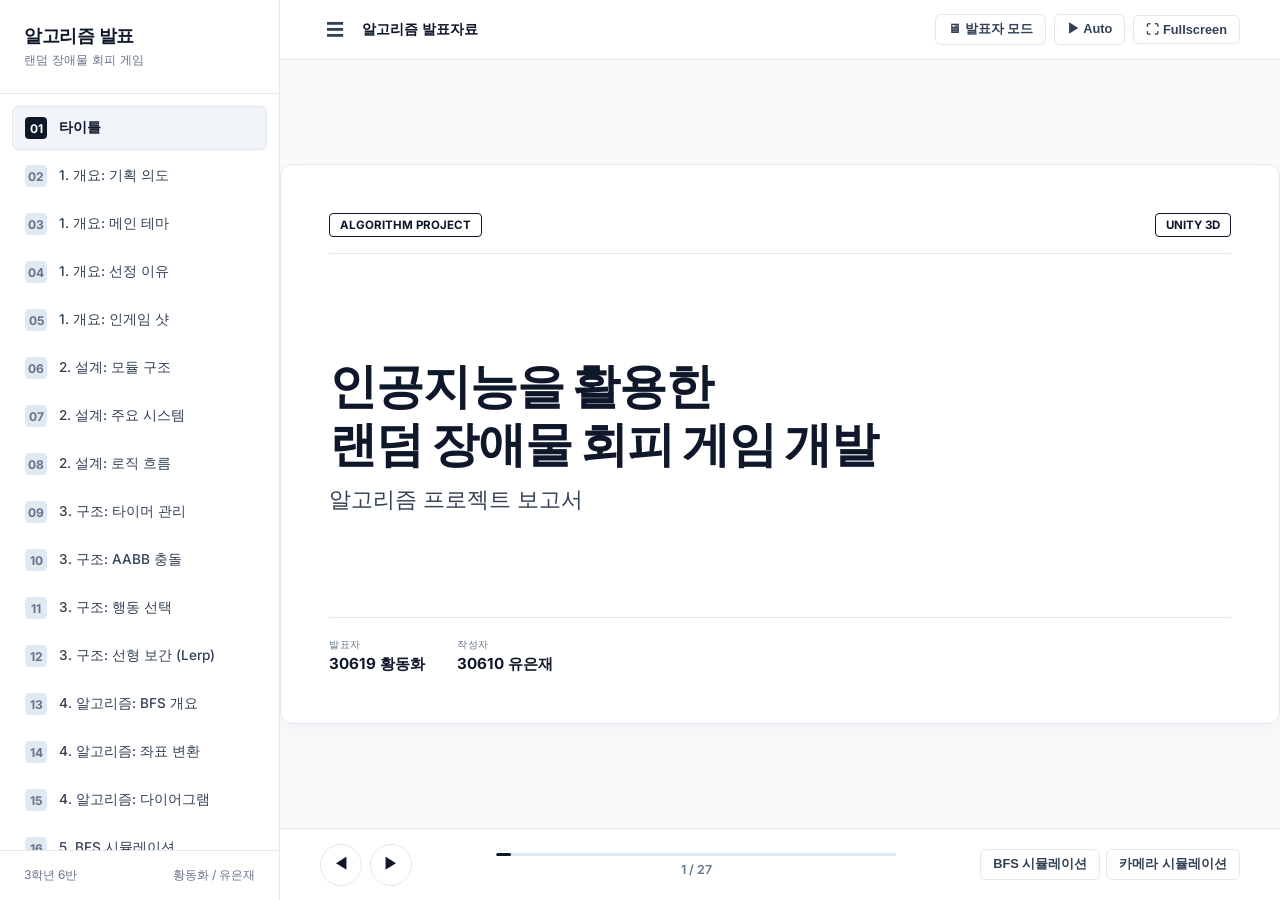
==== commit 84d3e699: "feat: add presenter mode with dual-window synchronization and slide script" ====
--- a/index.html
+++ b/index.html
@@ -63,6 +63,7 @@
                     <span class="presentation-title">알고리즘 발표자료</span>
                 </div>
                 <div class="header-right">
+                    <button class="header-btn" id="presenter-btn" data-tooltip="발표자 대본 화면 열기">🖥 발표자 모드</button>
                     <button class="header-btn" id="autoplay-btn">▶ Auto</button>
                     <button class="header-btn" id="fullscreen-btn">⛶ Fullscreen</button>
                 </div>
--- a/styles.css
+++ b/styles.css
@@ -989,3 +989,31 @@
         max-height: 85vh;
     }
 }
+
+/* Fullscreen Mode Overrides */
+.presentation-area:fullscreen {
+    background-color: #ffffff;
+}
+
+.presentation-area:fullscreen .presentation-header,
+.presentation-area:fullscreen .navigation-controls {
+    display: none;
+}
+
+.presentation-area:fullscreen .slides-container {
+    padding: 0;
+    width: 100vw;
+    height: 100vh;
+}
+
+.presentation-area:fullscreen .slide {
+    max-width: 100vw;
+    max-height: 100vh;
+    width: 100vw;
+    height: 100vh;
+    border-radius: 0;
+    border: none;
+    box-shadow: none;
+    padding: 80px;
+}
+
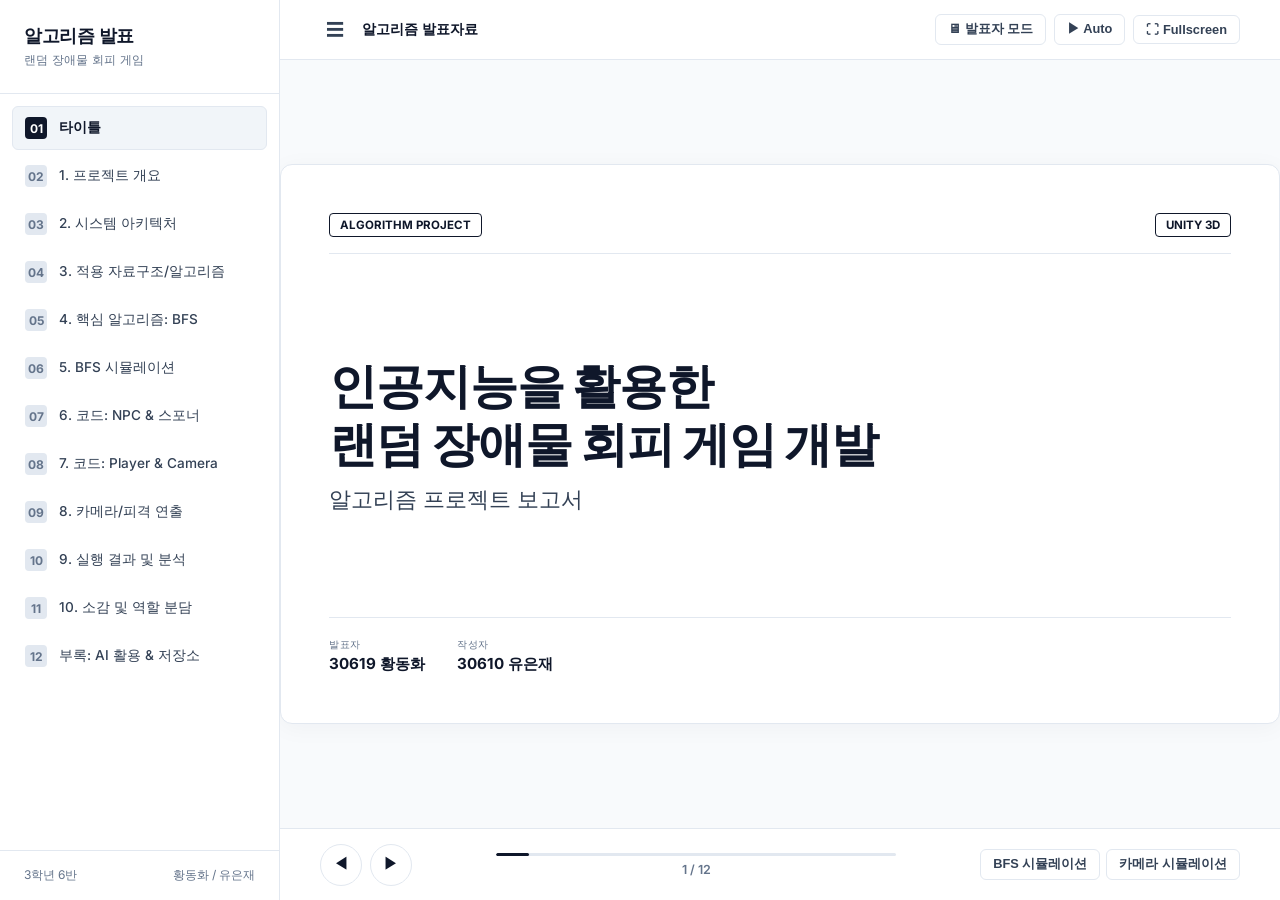
==== commit d92cf519: "feat: condense slide deck to 12 slides and update presenter scripts" ====
--- a/index.html
+++ b/index.html
@@ -21,32 +21,17 @@
             </div>
             <nav class="slide-list">
                 <div class="slide-item active"><span class="slide-item-num">01</span><span class="slide-item-title">타이틀</span></div>
-                <div class="slide-item"><span class="slide-item-num">02</span><span class="slide-item-title">1. 개요: 기획 의도</span></div>
-                <div class="slide-item"><span class="slide-item-num">03</span><span class="slide-item-title">1. 개요: 메인 테마</span></div>
-                <div class="slide-item"><span class="slide-item-num">04</span><span class="slide-item-title">1. 개요: 선정 이유</span></div>
-                <div class="slide-item"><span class="slide-item-num">05</span><span class="slide-item-title">1. 개요: 인게임 샷</span></div>
-                <div class="slide-item"><span class="slide-item-num">06</span><span class="slide-item-title">2. 설계: 모듈 구조</span></div>
-                <div class="slide-item"><span class="slide-item-num">07</span><span class="slide-item-title">2. 설계: 주요 시스템</span></div>
-                <div class="slide-item"><span class="slide-item-num">08</span><span class="slide-item-title">2. 설계: 로직 흐름</span></div>
-                <div class="slide-item"><span class="slide-item-num">09</span><span class="slide-item-title">3. 구조: 타이머 관리</span></div>
-                <div class="slide-item"><span class="slide-item-num">10</span><span class="slide-item-title">3. 구조: AABB 충돌</span></div>
-                <div class="slide-item"><span class="slide-item-num">11</span><span class="slide-item-title">3. 구조: 행동 선택</span></div>
-                <div class="slide-item"><span class="slide-item-num">12</span><span class="slide-item-title">3. 구조: 선형 보간 (Lerp)</span></div>
-                <div class="slide-item"><span class="slide-item-num">13</span><span class="slide-item-title">4. 알고리즘: BFS 개요</span></div>
-                <div class="slide-item"><span class="slide-item-num">14</span><span class="slide-item-title">4. 알고리즘: 좌표 변환</span></div>
-                <div class="slide-item"><span class="slide-item-num">15</span><span class="slide-item-title">4. 알고리즘: 다이어그램</span></div>
-                <div class="slide-item"><span class="slide-item-num">16</span><span class="slide-item-title">5. BFS 시뮬레이션</span></div>
-                <div class="slide-item"><span class="slide-item-num">17</span><span class="slide-item-title">6. 코드: Obstacle.cs</span></div>
-                <div class="slide-item"><span class="slide-item-num">18</span><span class="slide-item-title">6. 코드: Spawner.cs</span></div>
-                <div class="slide-item"><span class="slide-item-num">19</span><span class="slide-item-title">7. 코드: Player.cs</span></div>
-                <div class="slide-item"><span class="slide-item-num">20</span><span class="slide-item-title">7. 코드: FollowCamera.cs</span></div>
-                <div class="slide-item"><span class="slide-item-num">21</span><span class="slide-item-title">8. 카메라/피격 연출</span></div>
-                <div class="slide-item"><span class="slide-item-num">22</span><span class="slide-item-title">9. 분석: 동적 LERP</span></div>
-                <div class="slide-item"><span class="slide-item-num">23</span><span class="slide-item-title">9. 분석: 리플레이 가치</span></div>
-                <div class="slide-item"><span class="slide-item-num">24</span><span class="slide-item-title">9. 분석: 플로우차트</span></div>
-                <div class="slide-item"><span class="slide-item-num">25</span><span class="slide-item-title">10. 소감: 팀원 소감</span></div>
-                <div class="slide-item"><span class="slide-item-num">26</span><span class="slide-item-title">10. 소감: 역할 분담</span></div>
-                <div class="slide-item"><span class="slide-item-num">27</span><span class="slide-item-title">부록: AI 활용 & 저장소</span></div>
+                <div class="slide-item"><span class="slide-item-num">02</span><span class="slide-item-title">1. 프로젝트 개요</span></div>
+                <div class="slide-item"><span class="slide-item-num">03</span><span class="slide-item-title">2. 시스템 아키텍처</span></div>
+                <div class="slide-item"><span class="slide-item-num">04</span><span class="slide-item-title">3. 적용 자료구조/알고리즘</span></div>
+                <div class="slide-item"><span class="slide-item-num">05</span><span class="slide-item-title">4. 핵심 알고리즘: BFS</span></div>
+                <div class="slide-item"><span class="slide-item-num">06</span><span class="slide-item-title">5. BFS 시뮬레이션</span></div>
+                <div class="slide-item"><span class="slide-item-num">07</span><span class="slide-item-title">6. 코드: NPC & 스포너</span></div>
+                <div class="slide-item"><span class="slide-item-num">08</span><span class="slide-item-title">7. 코드: Player & Camera</span></div>
+                <div class="slide-item"><span class="slide-item-num">09</span><span class="slide-item-title">8. 카메라/피격 연출</span></div>
+                <div class="slide-item"><span class="slide-item-num">10</span><span class="slide-item-title">9. 실행 결과 및 분석</span></div>
+                <div class="slide-item"><span class="slide-item-num">11</span><span class="slide-item-title">10. 소감 및 역할 분담</span></div>
+                <div class="slide-item"><span class="slide-item-num">12</span><span class="slide-item-title">부록: AI 활용 & 저장소</span></div>
             </nav>
             <div class="sidebar-footer">
                 <span>3학년 6반</span>
@@ -71,7 +56,7 @@
 
             <div class="slides-container">
 
-                <!-- SLIDE 1 -->
+                <!-- SLIDE 1: Cover Page -->
                 <section class="slide cover-layout active">
                     <div class="cover-header">
                         <span class="cover-badge">Algorithm Project</span>
@@ -95,232 +80,96 @@
                     </div>
                 </section>
 
-                <!-- SLIDE 2 -->
-                <section class="slide">
-                    <div class="slide-header">
-                        <span class="slide-category">1. 개요</span>
-                        <h2 class="slide-title">기획 의도</h2>
-                    </div>
-                    <div class="clean-concept-box">
-                        <div class="clean-concept-title">목표: 학교 급식실 도달하기</div>
-                        <p class="clean-concept-text">
-                            - 친숙한 학교 복도를 모티브로 설계한 3D 레이스 게임.<br>
-                            - 임의로 주행을 방해하며 움직이는 학생 NPC들을 피해 목적지에 무사 도달하는 것이 골자.
-                        </p>
-                    </div>
-                </section>
-
-                <!-- SLIDE 3 -->
-                <section class="slide">
-                    <div class="slide-header">
-                        <span class="slide-category">1. 개요</span>
-                        <h2 class="slide-title">메인 테마</h2>
-                    </div>
-                    <div class="grid-2">
-                        <div class="info-card">
-                            <h3 class="info-card-title">확률 기반 NPC 이동</h3>
-                            <p class="info-card-desc">불규칙한 확률 이동으로 예측 불가능한 주행 코스를 만듭니다.</p>
-                        </div>
-                        <div class="info-card">
-                            <h3 class="info-card-title">익숙한 학교 맵</h3>
-                            <p class="info-card-desc">실제 학교 건물 통로 구조를 본떠 맵 공간을 조형했습니다.</p>
-                        </div>
-                    </div>
-                </section>
-
-                <!-- SLIDE 4 -->
-                <section class="slide">
-                    <div class="slide-header">
-                        <span class="slide-category">1. 개요</span>
-                        <h2 class="slide-title">주제 선정 이유</h2>
-                    </div>
-                    <div class="clean-concept-box">
-                        <ul class="bullet-list">
-                            <li><strong>쿠키런 모티브</strong> — 3D 공간 상에서 점진적 가속 질주와 장애물 회피 결합.</li>
-                            <li><strong>효율적 개발</strong> — 학교 건물을 베이스로 구성해 공간 디자인 난이도를 타협.</li>
-                        </ul>
-                    </div>
-                </section>
-
-                <!-- SLIDE 5 -->
-                <section class="slide">
-                    <div class="slide-header">
-                        <span class="slide-category">1. 개요</span>
-                        <h2 class="slide-title">인게임 뷰</h2>
-                    </div>
-                    <div class="grid-2">
+                <!-- SLIDE 2: 프로젝트 개요 (응축) -->
+                <section class="slide">
+                    <div class="slide-header">
+                        <span class="slide-category">1. 프로젝트 개요</span>
+                        <h2 class="slide-title">기획 배경 및 메인 테마</h2>
+                    </div>
+                    <div class="grid-2">
+                        <div class="clean-concept-box">
+                            <div class="clean-concept-title">학교 복도를 배경으로 한 3D 레이스</div>
+                            <ul class="bullet-list" style="margin-bottom: 20px;">
+                                <li><strong>급식실 도달 레이스</strong> — 복도에서 불규칙하게 움직이는 학생들을 피해 신속하게 급식실로 도달하는 것을 목표로 기획.</li>
+                                <li><strong>쿠키런 모티브</strong> — 스피디한 가속 주행 및 장애물 회피 메커니즘 차용.</li>
+                                <li><strong>예측 불가능성</strong> — 실시간 횡단 경로가 바뀌는 확률 이동 NPC 장애물 설계.</li>
+                            </ul>
+                        </div>
                         <div class="slide-visual-wrapper">
                             <img src="images/hero.png" alt="In-game screenshot" class="slide-image">
-                        </div>
-                        <div class="clean-concept-box">
-                            <p class="clean-concept-text">
-                                로우폴리 3D 복도 에셋 배치.<br>
-                                스피드감 향상을 위해 캐릭터가 질주할 때 카메라 화각(FOV)을 동적으로 팽창시킵니다.
-                            </p>
-                        </div>
-                    </div>
-                </section>
-
-                <!-- SLIDE 6 -->
-                <section class="slide">
-                    <div class="slide-header">
-                        <span class="slide-category">2. 설계</span>
-                        <h2 class="slide-title">시스템 구조</h2>
+                            <div class="image-overlay-caption">가속 시 시야각(FOV)이 팽창하도록 조율된 로우폴리 3D 복도 주행 씬</div>
+                        </div>
+                    </div>
+                </section>
+
+                <!-- SLIDE 3: 시스템 아키텍처 (응축) -->
+                <section class="slide">
+                    <div class="slide-header">
+                        <span class="slide-category">2. 시스템 설계</span>
+                        <h2 class="slide-title">시스템 아키텍처 및 구동 로직</h2>
                     </div>
                     <div class="grid-2">
                         <div class="slide-visual-wrapper">
                             <img src="images/architecture.png" alt="System Modules" class="slide-image">
                         </div>
                         <div class="clean-concept-box">
-                            <p class="clean-concept-text">
-                                모듈 결합도를 낮춰 각 시스템(플레이어 제어, NPC AI, 카메라 제어)이 충돌/세이브 이벤트를 주고받도록 구현했습니다.
-                            </p>
-                        </div>
-                    </div>
-                </section>
-
-                <!-- SLIDE 7 -->
-                <section class="slide">
-                    <div class="slide-header">
-                        <span class="slide-category">2. 설계</span>
-                        <h2 class="slide-title">주요 시스템</h2>
-                    </div>
-                    <div class="grid-3">
-                        <div class="info-card">
-                            <h3 class="info-card-title">이동/회전</h3>
-                            <p class="info-card-desc">자동 가속, 마우스 감도 연동 좌우 조향, 점프·슬라이딩 연산.</p>
-                        </div>
-                        <div class="info-card">
-                            <h3 class="info-card-title">데이터 관리</h3>
-                            <p class="info-card-desc"><code>PlayerPrefs</code> 활용 볼륨 및 감도 로컬 파일 세이브.</p>
-                        </div>
-                        <div class="info-card">
-                            <h3 class="info-card-title">카메라 HUD</h3>
-                            <p class="info-card-desc">이동 속도 비례 앵글 조절 및 충돌 감지 연출.</p>
-                        </div>
-                    </div>
-                </section>
-
-                <!-- SLIDE 8 -->
-                <section class="slide">
-                    <div class="slide-header">
-                        <span class="slide-category">2. 설계</span>
-                        <h2 class="slide-title">로직 흐름</h2>
-                    </div>
-                    <div class="clean-concept-box">
-                        <ul class="bullet-list">
-                            <li><strong>입력 차단</strong> — UI 열림/클리어/사망 시 컨트롤 값 수집 원천 배제.</li>
-                            <li><strong>물리 주행</strong> — <code>속도 = 기본속도 + 가속 + 대쉬 - 피격 감속</code> 매 프레임 계산.</li>
-                            <li><strong>충돌 분기</strong> — 클리어존 도달 처리 및 장애물 충돌 라이프 감소 연동.</li>
-                        </ul>
-                    </div>
-                </section>
-
-                <!-- SLIDE 9 -->
-                <section class="slide">
-                    <div class="slide-header">
-                        <span class="slide-category">3. 설계 상세</span>
-                        <h2 class="slide-title">상태 기반 타이머 관리</h2>
-                    </div>
-                    <div class="clean-concept-box">
-                        <p class="clean-concept-text">
-                            무거워지기 쉬운 FSM(상태머신) 클래스를 과감히 배제했습니다.<br>
-                            대신 <code>hitCooldownTimer</code>, <code>slowTimer</code> 등 float 변수를 매 프레임 업데이트에서 차감하여 연산 성능을 최적화했습니다.
-                        </p>
-                    </div>
-                </section>
-
-                <!-- SLIDE 10 -->
-                <section class="slide">
-                    <div class="slide-header">
-                        <span class="slide-category">3. 설계 상세</span>
-                        <h2 class="slide-title">AABB 충돌 판정</h2>
+                            <div class="clean-concept-title">서브시스템 구성 및 제어 흐름</div>
+                            <ul class="bullet-list" style="font-size: 0.85rem;">
+                                <li><strong>Player Control</strong> — 마우스 감도 방향 전환, 키보드 점프·슬라이드 제어.</li>
+                                <li><strong>Camera System</strong> — 속도 기반 동적 FOV 변화, Perlin Noise 진동 피드백.</li>
+                                <li><strong>NPC AI</strong> — 격자 기반 탐색 및 확률 가중치 행동 결정.</li>
+                                <li><strong>로직 흐름</strong> — UI 팝업 감지 시 인풋 차단 → 매 프레임 속도 계산 및 이동 → AABB 충돌 검출 → 클리어/사망 분기.</li>
+                            </ul>
+                        </div>
+                    </div>
+                </section>
+
+                <!-- SLIDE 4: 적용 자료구조 및 알고리즘 (응축) -->
+                <section class="slide">
+                    <div class="slide-header">
+                        <span class="slide-category">3. 적용 자료구조 및 알고리즘</span>
+                        <h2 class="slide-title">핵심 자료구조 및 물리 제어</h2>
+                    </div>
+                    <div class="grid-2">
+                        <div class="info-card" style="height: 100%;">
+                            <h3 class="info-card-title" style="margin-bottom: 10px;">상태 관리 & 충돌 검출</h3>
+                            <ul class="bullet-list" style="font-size: 0.85rem; margin: 0;">
+                                <li><strong>타이머 제어</strong> — 상태머신(FSM) 대신 무적/디버프 지속 주기를 float 변수로 선언하고 deltaTime 차감 업데이트 처리 (연산 부담 최소화).</li>
+                                <li><strong>AABB 충돌 판정</strong> — 3D 공간 상에서 정렬된 박스 오버랩 연산(BoxCollider)으로 정밀한 피격 즉시 감출 및 이벤트 전파.</li>
+                            </ul>
+                        </div>
+                        <div class="info-card" style="height: 100%;">
+                            <h3 class="info-card-title" style="margin-bottom: 10px;">의사 결정 & 경로 평활화</h3>
+                            <ul class="bullet-list" style="font-size: 0.85rem; margin: 0;">
+                                <li><strong>확률 가중치 행동 선택</strong> — 내부 주기마다 난수를 생성하고 직진, 대기, 조향 가중치 테이블에 따라 목적 좌표 능동 변경.</li>
+                                <li><strong>선형 보간 (Vector3.Lerp)</strong> — 선정된 목표 좌표로 적이 순간이동하지 않고 부드럽게 미끄러지며 나아가도록 곡선 보행 렌더링.</li>
+                            </ul>
+                        </div>
+                    </div>
+                </section>
+
+                <!-- SLIDE 5: 핵심 알고리즘: BFS 격자 최단경로 탐색 (응축) -->
+                <section class="slide">
+                    <div class="slide-header">
+                        <span class="slide-category">4. 핵심 알고리즘</span>
+                        <h2 class="slide-title">BFS 기반 장애물 회피 경로 탐색</h2>
                     </div>
                     <div class="grid-2">
                         <div class="clean-concept-box">
-                            <p class="clean-concept-text">
-                                자동으로 이동하는 플레이어와 불규칙 궤도로 횡단하는 NPC 간의 최속 감지를 위해 Unity BoxCollider(AABB 기반 바운딩 충돌)를 활용했습니다.
-                            </p>
-                        </div>
-                        <div class="slide-visual-wrapper">
-                            <img src="images/collision.png" alt="AABB details" class="slide-image">
-                        </div>
-                    </div>
-                </section>
-
-                <!-- SLIDE 11 -->
-                <section class="slide">
-                    <div class="slide-header">
-                        <span class="slide-category">3. 설계 상세</span>
-                        <h2 class="slide-title">확률 가중치 행동 선택</h2>
-                    </div>
-                    <div class="clean-concept-box">
-                        <p class="clean-concept-text">
-                            학생 NPC AI 의사결정에 확률 가중치를 적용했습니다.<br>
-                            일정 시간(<code>retargetInterval</code>)마다 난수를 뽑아 사전에 분배된 가중치(좌회전, 우회전, 정지, 직진)에 따라 목표지를 새롭게 지정합니다.
-                        </p>
-                    </div>
-                </section>
-
-                <!-- SLIDE 12 -->
-                <section class="slide">
-                    <div class="slide-header">
-                        <span class="slide-category">3. 설계 상세</span>
-                        <h2 class="slide-title">선형 보간 (Lerp)</h2>
-                    </div>
-                    <div class="clean-concept-box">
-                        <p class="clean-concept-text">
-                            난수 선택 목표 지점으로 캐릭터가 워프하지 않도록 <code>Vector3.Lerp</code>와 <code>MoveTowards</code>를 믹스 연산하여, 미끄러지듯 이동하는 물리 주행을 구현했습니다.
-                        </p>
-                    </div>
-                </section>
-
-                <!-- SLIDE 13 -->
-                <section class="slide">
-                    <div class="slide-header">
-                        <span class="slide-category">4. 핵심 알고리즘</span>
-                        <h2 class="slide-title">BFS 격자 탐색</h2>
-                    </div>
-                    <div class="clean-concept-box">
-                        <p class="clean-concept-text">
-                            NPC가 맵 외곽 벽에 막혀 가만히 멈춰 서 있는 오작동을 차단하기 위해 격자 맵 BFS(너비 우선 탐색)로 최단경로를 찾아 주행하도록 코딩했습니다.
-                        </p>
-                    </div>
-                </section>
-
-                <!-- SLIDE 14 -->
-                <section class="slide">
-                    <div class="slide-header">
-                        <span class="slide-category">4. 핵심 알고리즘</span>
-                        <h2 class="slide-title">좌표계 실시간 변환</h2>
-                    </div>
-                    <div class="clean-concept-box">
-                        <ul class="bullet-list">
-                            <li><strong>WorldToCell</strong> — 월드 실수형 Vector3를 그리드 정수형 Vector2Int 인덱스로 계산.</li>
-                            <li><strong>CellToWorld</strong> — BFS 탐색으로 찾아낸 최단경로 셀들을 다시 3D 월드 waypoint 실수 좌표로 역변환.</li>
-                        </ul>
-                    </div>
-                </section>
-
-                <!-- SLIDE 15 -->
-                <section class="slide">
-                    <div class="slide-header">
-                        <span class="slide-category">4. 핵심 알고리즘</span>
-                        <h2 class="slide-title">탐색 다이어그램</h2>
-                    </div>
-                    <div class="grid-2">
+                            <div class="clean-concept-title">격자 좌표 변환 및 벽 우회 메커니즘</div>
+                            <ul class="bullet-list" style="font-size: 0.85rem;">
+                                <li><strong>BFS 알고리즘 채택</strong> — 무작위 목표지 설정 시 복도 사물함이나 방 벽면에 NPC가 끼어 멈추는 오작동을 극복하기 위해 BFS 도입.</li>
+                                <li><strong>좌표계 실시간 변환</strong> — 유니티 월드 float 좌표를 격자 정수 인덱스(Vector2Int)로 변환해 BFS 최단 경로 산출 후, 다시 월드 waypoint로 복원.</li>
+                                <li><strong>벽 충돌 차단</strong> — 큐 노드 방문 도중 벽 인덱스 검사(<code>bfsObstacles.Contains</code>)를 거쳐 장애물을 자연스럽게 우회.</li>
+                            </ul>
+                        </div>
                         <div class="slide-visual-wrapper">
                             <img src="images/bfs.png" alt="BFS Pathfinding" class="slide-image">
                         </div>
-                        <div class="clean-concept-box">
-                            <p class="clean-concept-text">
-                                인접 인덱스를 순차 방문하며, 벽으로 처리된 락커나 교실 구조물 인덱스 검사(<code>bfsObstacles.Contains</code>)를 거쳐 장애물을 능동적으로 비껴갑니다.
-                            </p>
-                        </div>
-                    </div>
-                </section>
-
-                <!-- SLIDE 16: BFS Pathfinder Sandbox -->
+                    </div>
+                </section>
+
+                <!-- SLIDE 6: BFS 시뮬레이션 -->
                 <section class="slide">
                     <div class="slide-header">
                         <span class="slide-category">5. 시뮬레이션</span>
@@ -343,30 +192,29 @@
                     </div>
                 </section>
 
-                <!-- SLIDE 17 -->
-                <section class="slide">
-                    <div class="slide-header">
-                        <span class="slide-category">6. 코드 분석</span>
-                        <h2 class="slide-title">Obstacle.cs (BFS)</h2>
+                <!-- SLIDE 7: NPC & Spawner 코드 (응축) -->
+                <section class="slide">
+                    <div class="slide-header">
+                        <span class="slide-category">6. 소스코드 분석</span>
+                        <h2 class="slide-title">NPC AI 및 오토스포너</h2>
                     </div>
                     <div class="grid-2">
                         <div class="code-viewer">
                             <div class="code-tabs">
-                                <button class="code-tab active">Obstacle.cs (BuildBfsPath)</button>
+                                <button class="code-tab active" data-target="code-obstacle">Obstacle.cs (BFS)</button>
+                                <button class="code-tab" data-target="code-spawner">ObstacleSpawner.cs</button>
                             </div>
                             <div class="code-container">
-<pre class="code-highlight">
+<pre id="code-obstacle" class="code-snippet" style="display: block;">
+<span class="code-comment">// BFS 최단경로 복원 알고리즘</span>
 <span class="code-keyword">private void</span> <span class="code-method">BuildBfsPath</span>(Vector3 destination) {
-    path.<span class="code-method">Clear</span>();
-    pathIndex = <span class="code-number">0</span>;
+    path.<span class="code-method">Clear</span>(); pathIndex = <span class="code-number">0</span>;
     <span class="code-keyword">float</span> cellSize = Mathf.<span class="code-method">Max</span>(<span class="code-number">0.1f</span>, bfsCellSize);
     Vector2Int start = <span class="code-method">WorldToCell</span>(transform.position, cellSize);
     Vector2Int goal = <span class="code-method">WorldToCell</span>(destination, cellSize);
-    
     Queue&lt;Vector2Int&gt; queue = <span class="code-keyword">new</span> Queue&lt;Vector2Int&gt;();
     Dictionary&lt;Vector2Int, Vector2Int&gt; previous = <span class="code-keyword">new</span> Dictionary&lt;Vector2Int, Vector2Int&gt;();
-    queue.<span class="code-method">Enqueue</span>(start);
-    previous[start] = start;
+    queue.<span class="code-method">Enqueue</span>(start); previous[start] = start;
 
     <span class="code-keyword">while</span> (queue.Count > <span class="code-number">0</span>) {
         Vector2Int current = queue.<span class="code-method">Dequeue</span>();
@@ -374,34 +222,13 @@
         <span class="code-keyword">foreach</span> (Vector2Int dir <span class="code-keyword">in</span> directions) {
             Vector2Int next = current + dir;
             <span class="code-keyword">if</span> (previous.<span class="code-method">ContainsKey</span>(next)) <span class="code-keyword">continue</span>;
-            previous[next] = current;
-            queue.<span class="code-method">Enqueue</span>(next);
+            previous[next] = current; queue.<span class="code-method">Enqueue</span>(next);
         }
     }
 }
 </pre>
-                            </div>
-                        </div>
-                        <div class="code-annotation">
-                            <strong>최적화 설계</strong><br>
-                            - <code>sqrMagnitude</code> 가시거리 연산을 적용하여 플레이어 근접 NPC만 깨어나 BFS를 수행하도록 최적화.
-                        </div>
-                    </div>
-                </section>
-
-                <!-- SLIDE 18 -->
-                <section class="slide">
-                    <div class="slide-header">
-                        <span class="slide-category">6. 코드 분석</span>
-                        <h2 class="slide-title">Spawner.cs (배치 간격)</h2>
-                    </div>
-                    <div class="grid-2">
-                        <div class="code-viewer">
-                            <div class="code-tabs">
-                                <button class="code-tab active">ObstacleSpawner.cs (SpawnBatch)</button>
-                            </div>
-                            <div class="code-container">
-<pre class="code-highlight">
+<pre id="code-spawner" class="code-snippet" style="display: none;">
+<span class="code-comment">// 최소 거리 유지 스포닝 알고리즘</span>
 <span class="code-keyword">public void</span> <span class="code-method">SpawnBatch</span>() {
     GameObject[] targets = GameObject.<span class="code-method">FindGameObjectsWithTag</span>(targetTag);
     <span class="code-keyword">int</span> spawned = <span class="code-number">0</span>;
@@ -410,8 +237,7 @@
         Vector3 pos = <span class="code-method">GetTopPosition</span>(target) + Vector3.up * spawnHeightOffset;
         <span class="code-keyword">if</span> (<span class="code-method">IsFarEnough</span>(pos)) {
             Instantiate(obstaclePrefabs[Random.<span class="code-method">Range</span>(<span class="code-number">0</span>, obstaclePrefabs.Length)], pos, Quaternion.identity);
-            usedPositions.<span class="code-method">Add</span>(pos);
-            spawned++;
+            usedPositions.<span class="code-method">Add</span>(pos); spawned++;
         }
     }
 }
@@ -419,85 +245,61 @@
                             </div>
                         </div>
                         <div class="code-annotation">
-                            <strong>스폰 겹침 방지</strong><br>
-                            - <code>IsFarEnough()</code> 연산으로 이미 스폰된 객체 간의 거리를 검사하여 겹쳐서 생기는 렌더링 버그 차단.
-                        </div>
-                    </div>
-                </section>
-
-                <!-- SLIDE 19 -->
-                <section class="slide">
-                    <div class="slide-header">
-                        <span class="slide-category">7. 코드 분석</span>
-                        <h2 class="slide-title">PlayerController.cs (피격)</h2>
+                            <strong>최적화 설계 핵심 요약:</strong><br>
+                            - <code>sqrMagnitude</code> 기반 가시거리 최적화로 플레이어 근접 NPC만 BFS를 활성화하여 메모리/연산 병목 방지.<br>
+                            - <code>IsFarEnough()</code> 오토스포닝 거리 검사로 NPC 밀집 중첩 렌더링 버그 차단.
+                        </div>
+                    </div>
+                </section>
+
+                <!-- SLIDE 8: Player & Camera 코드 (응축) -->
+                <section class="slide">
+                    <div class="slide-header">
+                        <span class="slide-category">7. 소스코드 분석</span>
+                        <h2 class="slide-title">플레이어 피격 및 카메라 셰이크</h2>
                     </div>
                     <div class="grid-2">
                         <div class="code-viewer">
                             <div class="code-tabs">
-                                <button class="code-tab active">PlayerController.cs (HitObstacle)</button>
+                                <button class="code-tab active" data-target="code-player">PlayerController.cs</button>
+                                <button class="code-tab" data-target="code-camera">FollowCamera.cs</button>
                             </div>
                             <div class="code-container">
-<pre class="code-highlight">
+<pre id="code-player" class="code-snippet" style="display: block;">
+<span class="code-comment">// 피격 데미지 및 감속 디버프 트리거</span>
 <span class="code-keyword">public void</span> <span class="code-method">HitObstacle</span>(<span class="code-keyword">string</span> obstacleName) {
     <span class="code-keyword">if</span> (cleared || hitCooldownTimer > <span class="code-number">0f</span>) <span class="code-keyword">return</span>;
-    
-    hitCooldownTimer = hitCooldown; 
-    slowTimer = slowDuration;       
+    hitCooldownTimer = hitCooldown; <span class="code-comment">// 무적 돌입</span>
+    slowTimer = slowDuration;       <span class="code-comment">// 감속 돌입</span>
     currentSpeed = Mathf.<span class="code-method">Max</span>(startSpeed, currentSpeed - hitSpeedLoss);
     hearts = Mathf.<span class="code-method">Max</span>(<span class="code-number">0</span>, hearts - <span class="code-number">1</span>);
     heartUI?.<span class="code-method">SetHearts</span>(hearts, maxHearts);
-    
     followCamera?.<span class="code-method">Shake</span>(<span class="code-number">0.45f</span>, hearts &lt;= <span class="code-number">0</span> ? <span class="code-number">1.2f</span> : <span class="code-number">0.75f</span>);
-    <span class="code-keyword">if</span> (hearts &lt;= <span class="code-number">0</span>) {
-        <span class="code-method">Die</span>(); 
-    }
+    <span class="code-keyword">if</span> (hearts &lt;= <span class="code-number">0</span>) <span class="code-method">Die</span>(); 
 }
 </pre>
-                            </div>
-                        </div>
-                        <div class="code-annotation">
-                            <strong>피드백 제어</strong><br>
-                            - 무적 판정 타이머 설정으로 중복 피격 방지.<br>
-                            - 충돌 시 카메라 진동, 디버프 가동.
-                        </div>
-                    </div>
-                </section>
-
-                <!-- SLIDE 20 -->
-                <section class="slide">
-                    <div class="slide-header">
-                        <span class="slide-category">7. 코드 분석</span>
-                        <h2 class="slide-title">FollowCamera.cs (진동)</h2>
-                    </div>
-                    <div class="grid-2">
-                        <div class="code-viewer">
-                            <div class="code-tabs">
-                                <button class="code-tab active">FollowCamera.cs (GetShakeOffset)</button>
-                            </div>
-                            <div class="code-container">
-<pre class="code-highlight">
+<pre id="code-camera" class="code-snippet" style="display: none;">
+<span class="code-comment">// Perlin Noise 카메라 셰이킹 알고리즘</span>
 <span class="code-keyword">private</span> Vector3 <span class="code-method">GetShakeOffset</span>() {
     <span class="code-keyword">if</span> (shakeTimer &lt;= <span class="code-number">0f</span>) <span class="code-keyword">return</span> Vector3.zero;
-    
     shakeTimer -= Time.deltaTime;
     <span class="code-keyword">float</span> power = shakeStrength * (shakeTimer / shakeDuration);
-    
     <span class="code-keyword">float</span> x = (Mathf.<span class="code-method">PerlinNoise</span>(Time.time * shakeFrequency, <span class="code-number">0.17f</span>) - <span class="code-number">0.5f</span>) * <span class="code-number">2f</span>;
     <span class="code-keyword">float</span> y = (Mathf.<span class="code-method">PerlinNoise</span>(<span class="code-number">0.41f</span>, Time.time * shakeFrequency) - <span class="code-number">0.5f</span>) * <span class="code-number">2f</span>;
-    
     <span class="code-keyword">return</span> transform.right * x * power + transform.up * y * power;
 }
 </pre>
                             </div>
                         </div>
                         <div class="code-annotation">
-                            <strong>Perlin Noise 진동</strong><br>
-                            - 랜덤 난수가 유발하는 멀미를 개선하기 위해 수학적으로 연속된 Perlin Noise 함수를 사용해 부드럽고 묵직한 진동 구현.
-                        </div>
-                    </div>
-                </section>
-
-                <!-- SLIDE 21 -->
+                            <strong>비선형 카메라 피드백:</strong><br>
+                            - 임의 난수가 유발하는 눈의 피로도를 낮추기 위해, 파동이 연속되는 <code>Mathf.PerlinNoise</code>를 사용해 생동감 넘치고 자연스러운 진동 구현.<br>
+                            - 피격 시 <code>hitCooldownTimer</code> 가동으로 중복 연쇄 타격 버그 제거.
+                        </div>
+                    </div>
+                </section>
+
+                <!-- SLIDE 9: 카메라 / 피격 연출 시뮬레이션 -->
                 <section class="slide">
                     <div class="slide-header">
                         <span class="slide-category">8. 시뮬레이션</span>
@@ -542,103 +344,69 @@
                     </div>
                 </section>
 
-                <!-- SLIDE 22 -->
-                <section class="slide">
-                    <div class="slide-header">
-                        <span class="slide-category">9. 결과 및 분석</span>
-                        <h2 class="slide-title">동적 장애물 LERP</h2>
-                    </div>
-                    <div class="clean-concept-box">
-                        <p class="clean-concept-text">
-                            - 텔레포트 없는 보간 이동 구현.<br>
-                            - 임의 가중 행동에 LERP를 합산하여, 플레이어 예상 이동 경로에 자연스럽게 비집고 끼어드는 보행 구현 완료.
-                        </p>
-                    </div>
-                </section>
-
-                <!-- SLIDE 23 -->
-                <section class="slide">
-                    <div class="slide-header">
-                        <span class="slide-category">9. 결과 및 분석</span>
-                        <h2 class="slide-title">리플레이 가치</h2>
-                    </div>
-                    <div class="clean-concept-box">
-                        <p class="clean-concept-text">
-                            - 매번 실행 시 학생들의 위치, 타겟 및 이동 순서가 상이함.<br>
-                            - 맵 주행 루트를 강제로 외우는 노이즈 플레이를 차단하여, 반복 플레이 시의 긴장감 유지.
-                        </p>
-                    </div>
-                </section>
-
-                <!-- SLIDE 24 -->
-                <section class="slide">
-                    <div class="slide-header">
-                        <span class="slide-category">9. 결과 및 분석</span>
-                        <h2 class="slide-title">게임 메인 로직 플로우</h2>
-                    </div>
-                    <div class="grid-2">
+                <!-- SLIDE 10: 결과 및 분석 (응축) -->
+                <section class="slide">
+                    <div class="slide-header">
+                        <span class="slide-category">9. 실행 결과 및 분석</span>
+                        <h2 class="slide-title">알고리즘 동작 결과 및 분석</h2>
+                    </div>
+                    <div class="grid-2">
+                        <div class="clean-concept-box">
+                            <div class="clean-concept-title">자연스러운 끼어들기와 리플레이 가치</div>
+                            <ul class="bullet-list" style="font-size: 0.85rem;">
+                                <li><strong>동적 코스 완성</strong> — 확률 결정 및 LERP 보간이 맞물려, NPC가 플레이어 경로에 자연스럽게 횡단 개입하는 유기적인 긴장 구도 연출.</li>
+                                <li><strong>다회차 플레이 가치</strong> — 리셋할 때마다 NPC들의 진행 패턴과 목표 Waypoint 탐색로가 동적 재연산되어, 루트 암기식 플레이를 원천 차단하고 긴장 유지.</li>
+                            </ul>
+                        </div>
                         <div class="slide-visual-wrapper">
                             <img src="images/flowchart.png" alt="Logic Flow" class="slide-image">
-                        </div>
+                            <div class="image-overlay-caption">메인 게임 루프 실행 플로우차트</div>
+                        </div>
+                    </div>
+                </section>
+
+                <!-- SLIDE 11: 소감 및 역할 분담 (응축) -->
+                <section class="slide">
+                    <div class="slide-header">
+                        <span class="slide-category">10. 소감 및 역할 분담</span>
+                        <h2 class="slide-title">수행 소감 및 역할 정리</h2>
+                    </div>
+                    <div class="grid-2">
+                        <div class="info-card" style="height: 100%;">
+                            <h3 class="info-card-title" style="margin-bottom: 8px;">팀원 수행 소감</h3>
+                            <p class="info-card-desc" style="font-size: 0.8rem; line-height: 1.5; margin-bottom: 8px;">
+                                <strong>유은재:</strong> 3D 배치 조형과 Unity 컴포넌트 생태계를 새롭게 깊게 경험해 볼 수 있었습니다.
+                            </p>
+                            <p class="info-card-desc" style="font-size: 0.8rem; line-height: 1.5;">
+                                <strong>황동화:</strong> 코드 상의 3D 물리 제어와 Animator 컴포넌트의 유기적 맞물림 연출 과정을 깊게 체득했습니다.
+                            </p>
+                        </div>
+                        <div class="info-card" style="height: 100%;">
+                            <h3 class="info-card-title" style="margin-bottom: 8px;">역할 분담</h3>
+                            <ul class="bullet-list" style="font-size: 0.8rem; margin: 0;">
+                                <li><strong>황동화</strong> — 학교 3D 맵 빌드 리소스 세팅, 플레이어 물리 이동 연산 및 카메라 쉐이크 C# 구현.</li>
+                                <li><strong>유은재</strong> — 3D 맵 빌드 디자인, NPC 가중치 행동 결정 및 BFS 알고리즘 구현, UI & 보고서 작성.</li>
+                            </ul>
+                        </div>
+                    </div>
+                </section>
+
+                <!-- SLIDE 12: 부록 - AI 활용 & 저장소 -->
+                <section class="slide">
+                    <div class="slide-header">
+                        <span class="slide-category">Appendix</span>
+                        <h2 class="slide-title">AI 활용 및 저장소</h2>
+                    </div>
+                    <div class="grid-2">
                         <div class="clean-concept-box">
+                            <div class="clean-concept-title">인간 주도 AI 보조 도구</div>
                             <p class="clean-concept-text">
-                                인풋 감지 → 물리 계산 → 충돌 판정 → 사망 및 성공의 루프 구조.
+                                인풋 감지, 충돌 핸들링 초안 작성 과정과 유니티 Animator가 임의로 각도를 오버라이드 덮어쓰는 캐릭터 트랜스폼 회전 충돌 문제를 분석 디버깅하는 프로세스에서 AI의 분석력을 큰 서포터로 활용했습니다.
                             </p>
                         </div>
-                    </div>
-                </section>
-
-                <!-- SLIDE 25 -->
-                <section class="slide">
-                    <div class="slide-header">
-                        <span class="slide-category">10. 소감</span>
-                        <h2 class="slide-title">수행 소감</h2>
-                    </div>
-                    <div class="grid-2">
-                        <div class="info-card">
-                            <h3 class="info-card-title">유은재 소감</h3>
-                            <p class="info-card-desc">처음으로 3D 맵 빌드를 경험했으며, 유니티 3D 엔진의 구조를 깊게 알아가게 되었습니다.</p>
-                        </div>
-                        <div class="info-card">
-                            <h3 class="info-card-title">황동화 소감</h3>
-                            <p class="info-card-desc">3D 애니메이터와 물리 코드가 합치되어 구현되는 모습이 신기하고 유익했습니다.</p>
-                        </div>
-                    </div>
-                </section>
-
-                <!-- SLIDE 26 -->
-                <section class="slide">
-                    <div class="slide-header">
-                        <span class="slide-category">10. 소감</span>
-                        <h2 class="slide-title">역할 분담</h2>
-                    </div>
-                    <div class="grid-2">
-                        <div class="info-card">
-                            <h3 class="info-card-title">황동화</h3>
-                            <p class="info-card-desc">- 학교 3D 맵 조형<br>- 플레이어 주행 및 카메라 셰이크 코딩</p>
-                        </div>
-                        <div class="info-card">
-                            <h3 class="info-card-title">유은재</h3>
-                            <p class="info-card-desc">- 학교 3D 맵 조형<br>- NPC AI & BFS 알고리즘 및 UI 코딩</p>
-                        </div>
-                    </div>
-                </section>
-
-                <!-- SLIDE 27 -->
-                <section class="slide">
-                    <div class="slide-header">
-                        <span class="slide-category">부록</span>
-                        <h2 class="slide-title">AI 활용 & 저장소</h2>
-                    </div>
-                    <div class="grid-2">
-                        <div class="clean-concept-box">
-                            <div class="clean-concept-title">인간 주도 AI 보조</div>
-                            <p class="clean-concept-text">
-                                메뉴, 주행, 마우스 카메라 동기화, 디버깅 과정에서 코드 초안 제안 및 오류 원인 분석 보조도구로 AI를 활용함.
-                            </p>
-                        </div>
-                        <div class="info-card" style="text-align: center;">
-                            <a href="https://github.com/jomebe/yumbabo" target="_blank" class="sim-btn primary" style="display: inline-block; text-decoration: none;">GitHub Code Link</a>
+                        <div class="info-card" style="display: flex; flex-direction: column; justify-content: center; align-items: center; text-align: center;">
+                            <h4 style="font-size: 1rem; margin-bottom: 12px; color: var(--text-primary);">Unity 전체 소스 코드 저장소</h4>
+                            <a href="https://github.com/jomebe/yumbabo" target="_blank" class="sim-btn primary" style="padding: 10px 20px; text-decoration: none;">GitHub Code Link</a>
                         </div>
                     </div>
                 </section>
@@ -655,12 +423,12 @@
                     <div class="nav-progress-bar-bg">
                         <div class="nav-progress-bar-fill"></div>
                     </div>
-                    <span class="nav-slide-counter">1 / 27</span>
+                    <span class="nav-slide-counter">1 / 12</span>
                 </div>
                 
                 <div class="floating-actions">
-                    <button class="header-btn" onclick="showSlide(15)">BFS 시뮬레이션</button>
-                    <button class="header-btn" onclick="showSlide(20)">카메라 시뮬레이션</button>
+                    <button class="header-btn" onclick="showSlide(5)">BFS 시뮬레이션</button>
+                    <button class="header-btn" onclick="showSlide(8)">카메라 시뮬레이션</button>
                 </div>
             </footer>
 
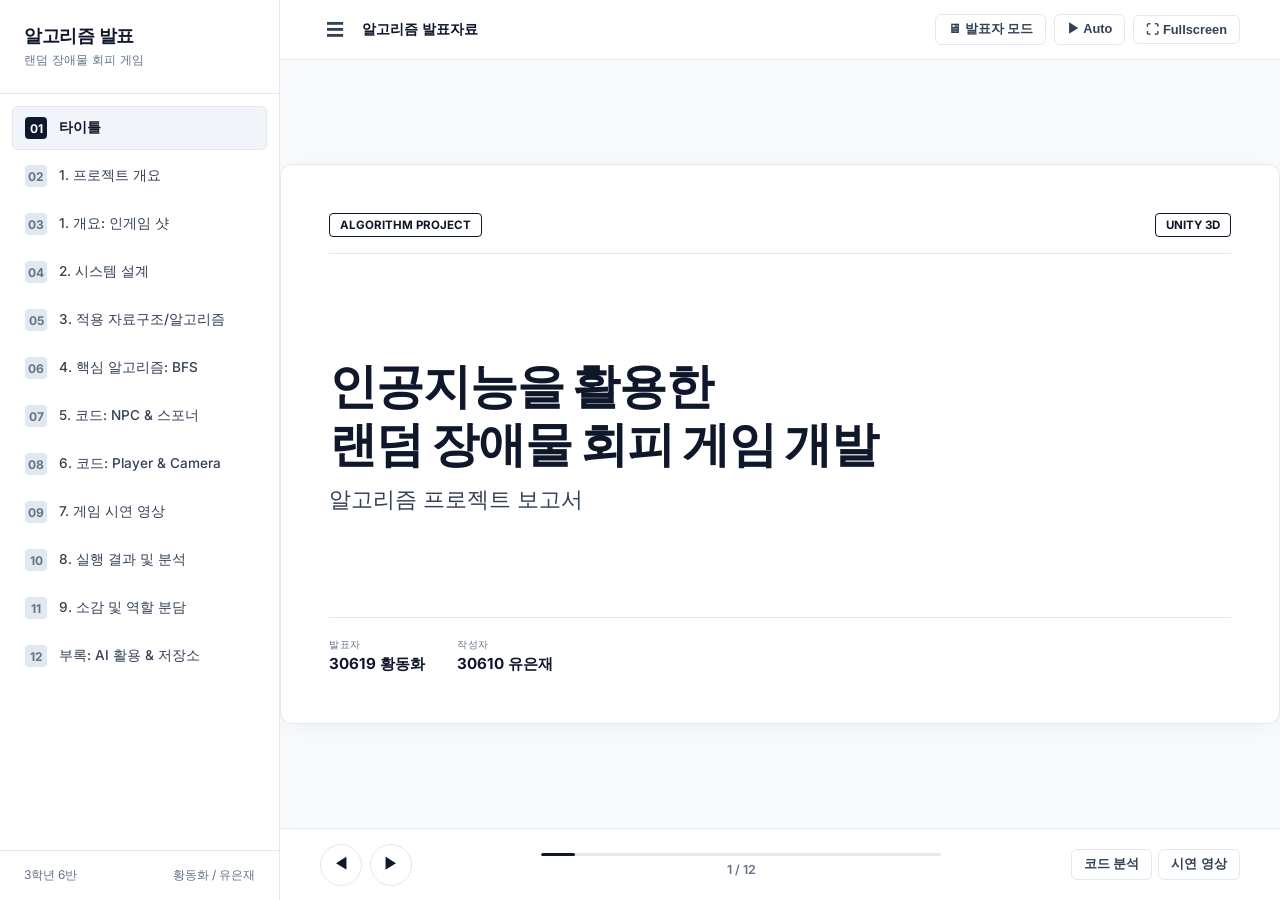
==== commit a4cc430f: "feat: add user demo video and remove simulation slides and scripts" ====
--- a/index.html
+++ b/index.html
@@ -22,15 +22,15 @@
             <nav class="slide-list">
                 <div class="slide-item active"><span class="slide-item-num">01</span><span class="slide-item-title">타이틀</span></div>
                 <div class="slide-item"><span class="slide-item-num">02</span><span class="slide-item-title">1. 프로젝트 개요</span></div>
-                <div class="slide-item"><span class="slide-item-num">03</span><span class="slide-item-title">2. 시스템 아키텍처</span></div>
-                <div class="slide-item"><span class="slide-item-num">04</span><span class="slide-item-title">3. 적용 자료구조/알고리즘</span></div>
-                <div class="slide-item"><span class="slide-item-num">05</span><span class="slide-item-title">4. 핵심 알고리즘: BFS</span></div>
-                <div class="slide-item"><span class="slide-item-num">06</span><span class="slide-item-title">5. BFS 시뮬레이션</span></div>
-                <div class="slide-item"><span class="slide-item-num">07</span><span class="slide-item-title">6. 코드: NPC & 스포너</span></div>
-                <div class="slide-item"><span class="slide-item-num">08</span><span class="slide-item-title">7. 코드: Player & Camera</span></div>
-                <div class="slide-item"><span class="slide-item-num">09</span><span class="slide-item-title">8. 카메라/피격 연출</span></div>
-                <div class="slide-item"><span class="slide-item-num">10</span><span class="slide-item-title">9. 실행 결과 및 분석</span></div>
-                <div class="slide-item"><span class="slide-item-num">11</span><span class="slide-item-title">10. 소감 및 역할 분담</span></div>
+                <div class="slide-item"><span class="slide-item-num">03</span><span class="slide-item-title">1. 개요: 인게임 샷</span></div>
+                <div class="slide-item"><span class="slide-item-num">04</span><span class="slide-item-title">2. 시스템 설계</span></div>
+                <div class="slide-item"><span class="slide-item-num">05</span><span class="slide-item-title">3. 적용 자료구조/알고리즘</span></div>
+                <div class="slide-item"><span class="slide-item-num">06</span><span class="slide-item-title">4. 핵심 알고리즘: BFS</span></div>
+                <div class="slide-item"><span class="slide-item-num">07</span><span class="slide-item-title">5. 코드: NPC & 스포너</span></div>
+                <div class="slide-item"><span class="slide-item-num">08</span><span class="slide-item-title">6. 코드: Player & Camera</span></div>
+                <div class="slide-item"><span class="slide-item-num">09</span><span class="slide-item-title">7. 게임 시연 영상</span></div>
+                <div class="slide-item"><span class="slide-item-num">10</span><span class="slide-item-title">8. 실행 결과 및 분석</span></div>
+                <div class="slide-item"><span class="slide-item-num">11</span><span class="slide-item-title">9. 소감 및 역할 분담</span></div>
                 <div class="slide-item"><span class="slide-item-num">12</span><span class="slide-item-title">부록: AI 활용 & 저장소</span></div>
             </nav>
             <div class="sidebar-footer">
@@ -80,29 +80,43 @@
                     </div>
                 </section>
 
-                <!-- SLIDE 2: 프로젝트 개요 (응축) -->
+                <!-- SLIDE 2: 프로젝트 개요 -->
                 <section class="slide">
                     <div class="slide-header">
                         <span class="slide-category">1. 프로젝트 개요</span>
                         <h2 class="slide-title">기획 배경 및 메인 테마</h2>
                     </div>
-                    <div class="grid-2">
-                        <div class="clean-concept-box">
-                            <div class="clean-concept-title">학교 복도를 배경으로 한 3D 레이스</div>
-                            <ul class="bullet-list" style="margin-bottom: 20px;">
-                                <li><strong>급식실 도달 레이스</strong> — 복도에서 불규칙하게 움직이는 학생들을 피해 신속하게 급식실로 도달하는 것을 목표로 기획.</li>
-                                <li><strong>쿠키런 모티브</strong> — 스피디한 가속 주행 및 장애물 회피 메커니즘 차용.</li>
-                                <li><strong>예측 불가능성</strong> — 실시간 횡단 경로가 바뀌는 확률 이동 NPC 장애물 설계.</li>
-                            </ul>
-                        </div>
+                    <div class="clean-concept-box">
+                        <div class="clean-concept-title">목표: 학교 급식실 도달하기</div>
+                        <ul class="bullet-list">
+                            <li><strong>급식실 도달 레이스</strong> — 복도에서 불규칙하게 움직이는 학생들을 피해 신속하게 급식실로 도달하는 3D 러닝 게임.</li>
+                            <li><strong>쿠키런 모티브</strong> — 스피디한 가속 주행 및 장애물 회피 메커니즘 차용.</li>
+                            <li><strong>예측 불가능성</strong> — 실시간 횡단 경로가 바뀌는 확률 이동 NPC 장애물 설계.</li>
+                        </ul>
+                    </div>
+                </section>
+
+                <!-- SLIDE 3: 인게임 샷 -->
+                <section class="slide">
+                    <div class="slide-header">
+                        <span class="slide-category">1. 프로젝트 개요</span>
+                        <h2 class="slide-title">인게임 그래픽 샷</h2>
+                    </div>
+                    <div class="grid-2">
                         <div class="slide-visual-wrapper">
                             <img src="images/hero.png" alt="In-game screenshot" class="slide-image">
-                            <div class="image-overlay-caption">가속 시 시야각(FOV)이 팽창하도록 조율된 로우폴리 3D 복도 주행 씬</div>
-                        </div>
-                    </div>
-                </section>
-
-                <!-- SLIDE 3: 시스템 아키텍처 (응축) -->
+                            <div class="image-overlay-caption">질주 가속도에 비례해 카메라 3차원 화각(FOV)이 조율된 인게임 통로 씬</div>
+                        </div>
+                        <div class="clean-concept-box">
+                            <p class="clean-concept-text">
+                                로우폴리 스타일 3D 학교 복도를 조형했습니다.<br>
+                                장애물에 피격되었을 때 라이프(하트)가 깎이며 화면이 거칠게 떨리는 Perlin Noise 카메라 피드백을 구축해 타격감을 높였습니다.
+                            </p>
+                        </div>
+                    </div>
+                </section>
+
+                <!-- SLIDE 4: 시스템 설계 -->
                 <section class="slide">
                     <div class="slide-header">
                         <span class="slide-category">2. 시스템 설계</span>
@@ -113,18 +127,17 @@
                             <img src="images/architecture.png" alt="System Modules" class="slide-image">
                         </div>
                         <div class="clean-concept-box">
-                            <div class="clean-concept-title">서브시스템 구성 및 제어 흐름</div>
                             <ul class="bullet-list" style="font-size: 0.85rem;">
-                                <li><strong>Player Control</strong> — 마우스 감도 방향 전환, 키보드 점프·슬라이드 제어.</li>
+                                <li><strong>Player Control</strong> — 마우스 턴 감도 회전각 전환, 키보드 점프·슬라이드 제어.</li>
                                 <li><strong>Camera System</strong> — 속도 기반 동적 FOV 변화, Perlin Noise 진동 피드백.</li>
                                 <li><strong>NPC AI</strong> — 격자 기반 탐색 및 확률 가중치 행동 결정.</li>
-                                <li><strong>로직 흐름</strong> — UI 팝업 감지 시 인풋 차단 → 매 프레임 속도 계산 및 이동 → AABB 충돌 검출 → 클리어/사망 분기.</li>
-                            </ul>
-                        </div>
-                    </div>
-                </section>
-
-                <!-- SLIDE 4: 적용 자료구조 및 알고리즘 (응축) -->
+                                <li><strong>로직 흐름</strong> — UI 오픈 시 인풋 차단 → 매 프레임 속도 계산 및 이동 → AABB 충돌 검출 → 성공/사망 분기.</li>
+                            </ul>
+                        </div>
+                    </div>
+                </section>
+
+                <!-- SLIDE 5: 적용 자료구조 및 알고리즘 -->
                 <section class="slide">
                     <div class="slide-header">
                         <span class="slide-category">3. 적용 자료구조 및 알고리즘</span>
@@ -134,7 +147,7 @@
                         <div class="info-card" style="height: 100%;">
                             <h3 class="info-card-title" style="margin-bottom: 10px;">상태 관리 & 충돌 검출</h3>
                             <ul class="bullet-list" style="font-size: 0.85rem; margin: 0;">
-                                <li><strong>타이머 제어</strong> — 상태머신(FSM) 대신 무적/디버프 지속 주기를 float 변수로 선언하고 deltaTime 차감 업데이트 처리 (연산 부담 최소화).</li>
+                                <li><strong>타이머 제어</strong> — 상태머신(FSM) 대신 무적/디버프 주기를 float 변수로 선언하고 deltaTime 차감 업데이트 처리 (연산 최소화).</li>
                                 <li><strong>AABB 충돌 판정</strong> — 3D 공간 상에서 정렬된 박스 오버랩 연산(BoxCollider)으로 정밀한 피격 즉시 감출 및 이벤트 전파.</li>
                             </ul>
                         </div>
@@ -148,7 +161,7 @@
                     </div>
                 </section>
 
-                <!-- SLIDE 5: 핵심 알고리즘: BFS 격자 최단경로 탐색 (응축) -->
+                <!-- SLIDE 6: 핵심 알고리즘: BFS 격자 최단경로 탐색 -->
                 <section class="slide">
                     <div class="slide-header">
                         <span class="slide-category">4. 핵심 알고리즘</span>
@@ -156,7 +169,6 @@
                     </div>
                     <div class="grid-2">
                         <div class="clean-concept-box">
-                            <div class="clean-concept-title">격자 좌표 변환 및 벽 우회 메커니즘</div>
                             <ul class="bullet-list" style="font-size: 0.85rem;">
                                 <li><strong>BFS 알고리즘 채택</strong> — 무작위 목표지 설정 시 복도 사물함이나 방 벽면에 NPC가 끼어 멈추는 오작동을 극복하기 위해 BFS 도입.</li>
                                 <li><strong>좌표계 실시간 변환</strong> — 유니티 월드 float 좌표를 격자 정수 인덱스(Vector2Int)로 변환해 BFS 최단 경로 산출 후, 다시 월드 waypoint로 복원.</li>
@@ -169,33 +181,10 @@
                     </div>
                 </section>
 
-                <!-- SLIDE 6: BFS 시뮬레이션 -->
-                <section class="slide">
-                    <div class="slide-header">
-                        <span class="slide-category">5. 시뮬레이션</span>
-                        <h2 class="slide-title">BFS 알고리즘 작동 데모</h2>
-                    </div>
-                    <div class="sim-container">
-                        <div class="sim-controls">
-                            <button class="sim-btn primary" onclick="rerollBfsTarget()">🎯 랜덤 목적지 탐색</button>
-                            <button class="sim-btn" onclick="initBfsGrid()">🔄 리셋</button>
-                            <div style="font-size: 0.8rem; margin-left: auto; color: var(--text-muted);">
-                                <span style="color: #0284c7; font-weight: bold;">● NPC</span> | 
-                                <span style="color: #dc2626; font-weight: bold;">● Target</span> | 
-                                <span style="color: #64748b; font-weight: bold;">█ 벽</span>
-                            </div>
-                        </div>
-                        <div class="sim-canvas-wrapper">
-                            <canvas id="bfs-canvas" class="sim-canvas"></canvas>
-                            <div class="sim-status" id="bfs-status">NPC: (2, 2) | Target: (11, 11)</div>
-                        </div>
-                    </div>
-                </section>
-
-                <!-- SLIDE 7: NPC & Spawner 코드 (응축) -->
-                <section class="slide">
-                    <div class="slide-header">
-                        <span class="slide-category">6. 소스코드 분석</span>
+                <!-- SLIDE 7: NPC & Spawner 코드 -->
+                <section class="slide">
+                    <div class="slide-header">
+                        <span class="slide-category">5. 소스코드 분석</span>
                         <h2 class="slide-title">NPC AI 및 오토스포너</h2>
                     </div>
                     <div class="grid-2">
@@ -252,10 +241,10 @@
                     </div>
                 </section>
 
-                <!-- SLIDE 8: Player & Camera 코드 (응축) -->
-                <section class="slide">
-                    <div class="slide-header">
-                        <span class="slide-category">7. 소스코드 분석</span>
+                <!-- SLIDE 8: Player & Camera 코드 -->
+                <section class="slide">
+                    <div class="slide-header">
+                        <span class="slide-category">6. 소스코드 분석</span>
                         <h2 class="slide-title">플레이어 피격 및 카메라 셰이크</h2>
                     </div>
                     <div class="grid-2">
@@ -299,55 +288,26 @@
                     </div>
                 </section>
 
-                <!-- SLIDE 9: 카메라 / 피격 연출 시뮬레이션 -->
-                <section class="slide">
-                    <div class="slide-header">
-                        <span class="slide-category">8. 시뮬레이션</span>
-                        <h2 class="slide-title">카메라 & 피격 샌드박스</h2>
-                    </div>
-                    <div class="grid-2">
-                        <div class="camera-sim-wrapper">
-                            <div class="cam-slider-group">
-                                <div class="cam-slider-label">
-                                    <span>🏃 러닝 속도 조절</span>
-                                    <span><span id="sim-speed-val">5.0</span> m/s</span>
-                                </div>
-                                <input type="range" min="5" max="13" step="0.1" value="5" class="cam-slider" id="sim-speed-slider">
-                            </div>
-                            
-                            <div style="display: flex; gap: 10px; margin-top: 10px;">
-                                <button class="sim-btn primary" style="flex: 1; padding: 10px;" onclick="triggerObstacleHit()">💥 장애물 충돌 (Perlin Shake)</button>
-                                <button class="sim-btn" style="padding: 10px 14px;" onclick="initCameraSim()">🔄 복구</button>
-                            </div>
-                        </div>
-                        <div>
-                            <div class="camera-screen-box">
-                                <div class="camera-screen-content" id="camera-screen-content">
-                                    <div class="speed-lines" id="speed-lines"></div>
-                                    <div class="camera-hud">
-                                        <div>FOV: <span id="sim-fov-val">60</span>°</div>
-                                    </div>
-                                    <div class="camera-hearts">
-                                        <div class="heart-icon"></div>
-                                        <div class="heart-icon"></div>
-                                        <div class="heart-icon"></div>
-                                    </div>
-                                    <div class="camera-scene-elements" id="camera-elements">
-                                        <div class="camera-track">
-                                            <div class="camera-player"></div>
-                                            <div class="camera-obstacle-obj"></div>
-                                        </div>
-                                    </div>
-                                </div>
-                            </div>
-                        </div>
-                    </div>
-                </section>
-
-                <!-- SLIDE 10: 결과 및 분석 (응축) -->
-                <section class="slide">
-                    <div class="slide-header">
-                        <span class="slide-category">9. 실행 결과 및 분석</span>
+                <!-- SLIDE 9: 게임 시연 영상 -->
+                <section class="slide">
+                    <div class="slide-header">
+                        <span class="slide-category">7. 시연 영상</span>
+                        <h2 class="slide-title">인게임 실제 구동 시연</h2>
+                    </div>
+                    <div class="flex-center" style="width: 100%; height: 100%;">
+                        <div class="slide-visual-wrapper" style="max-height: 420px; width: 100%; max-width: 800px;">
+                            <video id="demo-video" controls class="slide-image" style="object-fit: contain; background: #000;">
+                                <source src="videos/demo.mp4" type="video/mp4">
+                                브라우저가 비디오 재생을 지원하지 않습니다.
+                            </video>
+                        </div>
+                    </div>
+                </section>
+
+                <!-- SLIDE 10: 결과 및 분석 -->
+                <section class="slide">
+                    <div class="slide-header">
+                        <span class="slide-category">8. 실행 결과 및 분석</span>
                         <h2 class="slide-title">알고리즘 동작 결과 및 분석</h2>
                     </div>
                     <div class="grid-2">
@@ -365,10 +325,10 @@
                     </div>
                 </section>
 
-                <!-- SLIDE 11: 소감 및 역할 분담 (응축) -->
-                <section class="slide">
-                    <div class="slide-header">
-                        <span class="slide-category">10. 소감 및 역할 분담</span>
+                <!-- SLIDE 11: 소감 및 역할 분담 -->
+                <section class="slide">
+                    <div class="slide-header">
+                        <span class="slide-category">9. 소감 및 역할 분담</span>
                         <h2 class="slide-title">수행 소감 및 역할 정리</h2>
                     </div>
                     <div class="grid-2">
@@ -394,7 +354,7 @@
                 <!-- SLIDE 12: 부록 - AI 활용 & 저장소 -->
                 <section class="slide">
                     <div class="slide-header">
-                        <span class="slide-category">Appendix</span>
+                        <span class="slide-category">부록</span>
                         <h2 class="slide-title">AI 활용 및 저장소</h2>
                     </div>
                     <div class="grid-2">
@@ -427,8 +387,8 @@
                 </div>
                 
                 <div class="floating-actions">
-                    <button class="header-btn" onclick="showSlide(5)">BFS 시뮬레이션</button>
-                    <button class="header-btn" onclick="showSlide(8)">카메라 시뮬레이션</button>
+                    <button class="header-btn" onclick="showSlide(6)">코드 분석</button>
+                    <button class="header-btn" onclick="showSlide(8)">시연 영상</button>
                 </div>
             </footer>
 
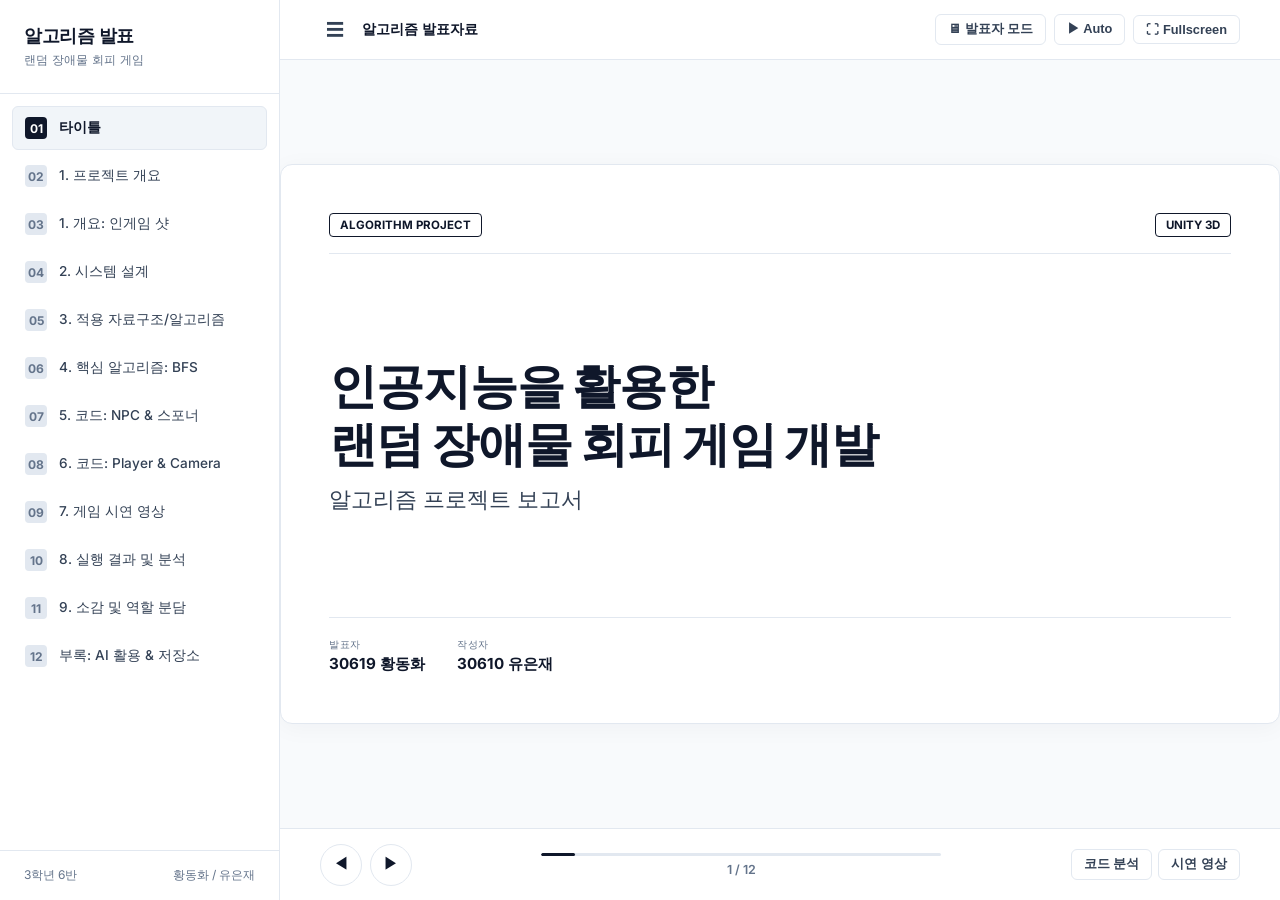
==== commit 3aecd3cf: "feat: replace visuals with actual gameplay frame and pathfinding diagram, update slide scripts" ====
--- a/index.html
+++ b/index.html
@@ -147,15 +147,15 @@
                         <div class="info-card" style="height: 100%;">
                             <h3 class="info-card-title" style="margin-bottom: 10px;">상태 관리 & 충돌 검출</h3>
                             <ul class="bullet-list" style="font-size: 0.85rem; margin: 0;">
-                                <li><strong>타이머 제어</strong> — 상태머신(FSM) 대신 무적/디버프 주기를 float 변수로 선언하고 deltaTime 차감 업데이트 처리 (연산 최소화).</li>
-                                <li><strong>AABB 충돌 판정</strong> — 3D 공간 상에서 정렬된 박스 오버랩 연산(BoxCollider)으로 정밀한 피격 즉시 감출 및 이벤트 전파.</li>
+                                <li><strong>타이머 제어</strong> — 상태머신(FSM) 대신 무적 쿨타임/감속 디버프 주기를 float 변수로 관리하고 deltaTime 차감 업데이트 처리 (연산 최소화).</li>
+                                <li><strong>AABB 충돌 판정</strong> — 3D 공간 상에서 정렬된 박스 영역 검사(CharacterController 및 Collider)를 통해 플레이어 피격 즉시 감출 및 이벤트 전파.</li>
                             </ul>
                         </div>
                         <div class="info-card" style="height: 100%;">
                             <h3 class="info-card-title" style="margin-bottom: 10px;">의사 결정 & 경로 평활화</h3>
                             <ul class="bullet-list" style="font-size: 0.85rem; margin: 0;">
-                                <li><strong>확률 가중치 행동 선택</strong> — 내부 주기마다 난수를 생성하고 직진, 대기, 조향 가중치 테이블에 따라 목적 좌표 능동 변경.</li>
-                                <li><strong>선형 보간 (Vector3.Lerp)</strong> — 선정된 목표 좌표로 적이 순간이동하지 않고 부드럽게 미끄러지며 나아가도록 곡선 보행 렌더링.</li>
+                                <li><strong>확률 반경 내 이동 목표 선택</strong> — <code>roamRadius</code> 반경 내 무작위 목표 구면(insideUnitSphere)을 타겟으로 선택 후 격자 기반 BFS 경로 생성.</li>
+                                <li><strong>이동 제어 및 회전 보간</strong> — <code>Vector3.MoveTowards</code>로 등속 이동하고, <code>Quaternion.Slerp</code>로 진행 방향을 향해 부드럽게 회전 연출.</li>
                             </ul>
                         </div>
                     </div>
@@ -170,9 +170,9 @@
                     <div class="grid-2">
                         <div class="clean-concept-box">
                             <ul class="bullet-list" style="font-size: 0.85rem;">
-                                <li><strong>BFS 알고리즘 채택</strong> — 무작위 목표지 설정 시 복도 사물함이나 방 벽면에 NPC가 끼어 멈추는 오작동을 극복하기 위해 BFS 도입.</li>
-                                <li><strong>좌표계 실시간 변환</strong> — 유니티 월드 float 좌표를 격자 정수 인덱스(Vector2Int)로 변환해 BFS 최단 경로 산출 후, 다시 월드 waypoint로 복원.</li>
-                                <li><strong>벽 충돌 차단</strong> — 큐 노드 방문 도중 벽 인덱스 검사(<code>bfsObstacles.Contains</code>)를 거쳐 장애물을 자연스럽게 우회.</li>
+                                <li><strong>BFS 알고리즘 채택</strong> — 수행평가 설명 및 최단경로 산출에 적합하며, 무작위 횡단 경로를 격자 형태로 탐색해 경로의 완성도를 증명.</li>
+                                <li><strong>좌표계 실시간 변환</strong> — 유니티 월드 float 좌표를 2D 격자 정수 인덱스(Vector2Int)로 변환해 BFS 최단 경로 산출 후, 다시 월드 waypoint로 복원.</li>
+                                <li><strong>탐색 범위 제한</strong> — 무한 탐색 및 병목을 방지하기 위해 생성 반경인 <code>radiusCells</code> 범위 내에서만 인접 칸을 큐에 삽입하도록 제약.</li>
                             </ul>
                         </div>
                         <div class="slide-visual-wrapper">
@@ -195,48 +195,48 @@
                             </div>
                             <div class="code-container">
 <pre id="code-obstacle" class="code-snippet" style="display: block;">
-<span class="code-comment">// BFS 최단경로 복원 알고리즘</span>
+<span class="code-comment">// Obstacle.cs: BFS 기반 경로 탐색 및 복원</span>
 <span class="code-keyword">private void</span> <span class="code-method">BuildBfsPath</span>(Vector3 destination) {
     path.<span class="code-method">Clear</span>(); pathIndex = <span class="code-number">0</span>;
     <span class="code-keyword">float</span> cellSize = Mathf.<span class="code-method">Max</span>(<span class="code-number">0.1f</span>, bfsCellSize);
+    <span class="code-keyword">int</span> radiusCells = Mathf.<span class="code-method">Max</span>(<span class="code-number">1</span>, Mathf.<span class="code-method">CeilToInt</span>(roamRadius / cellSize));
     Vector2Int start = <span class="code-method">WorldToCell</span>(transform.position, cellSize);
     Vector2Int goal = <span class="code-method">WorldToCell</span>(destination, cellSize);
     Queue&lt;Vector2Int&gt; queue = <span class="code-keyword">new</span> Queue&lt;Vector2Int&gt;();
     Dictionary&lt;Vector2Int, Vector2Int&gt; previous = <span class="code-keyword">new</span> Dictionary&lt;Vector2Int, Vector2Int&gt;();
+
     queue.<span class="code-method">Enqueue</span>(start); previous[start] = start;
-
     <span class="code-keyword">while</span> (queue.Count > <span class="code-number">0</span>) {
         Vector2Int current = queue.<span class="code-method">Dequeue</span>();
         <span class="code-keyword">if</span> (current == goal) <span class="code-keyword">break</span>;
-        <span class="code-keyword">foreach</span> (Vector2Int dir <span class="code-keyword">in</span> directions) {
-            Vector2Int next = current + dir;
-            <span class="code-keyword">if</span> (previous.<span class="code-method">ContainsKey</span>(next)) <span class="code-keyword">continue</span>;
+        <span class="code-keyword">for</span> (<span class="code-keyword">int</span> i = <span class="code-number">0</span>; i &lt; directions.Length; i++) {
+            Vector2Int next = current + directions[i];
+            <span class="code-keyword">if</span> (previous.<span class="code-method">ContainsKey</span>(next) || next.sqrMagnitude > radiusCells * radiusCells) <span class="code-keyword">continue</span>;
             previous[next] = current; queue.<span class="code-method">Enqueue</span>(next);
         }
     }
 }
 </pre>
 <pre id="code-spawner" class="code-snippet" style="display: none;">
-<span class="code-comment">// 최소 거리 유지 스포닝 알고리즘</span>
-<span class="code-keyword">public void</span> <span class="code-method">SpawnBatch</span>() {
-    GameObject[] targets = GameObject.<span class="code-method">FindGameObjectsWithTag</span>(targetTag);
-    <span class="code-keyword">int</span> spawned = <span class="code-number">0</span>;
-    <span class="code-keyword">while</span> (spawned &lt; spawnCount) {
-        GameObject target = targets[Random.<span class="code-method">Range</span>(<span class="code-number">0</span>, targets.Length)];
-        Vector3 pos = <span class="code-method">GetTopPosition</span>(target) + Vector3.up * spawnHeightOffset;
-        <span class="code-keyword">if</span> (<span class="code-method">IsFarEnough</span>(pos)) {
-            Instantiate(obstaclePrefabs[Random.<span class="code-method">Range</span>(<span class="code-number">0</span>, obstaclePrefabs.Length)], pos, Quaternion.identity);
-            usedPositions.<span class="code-method">Add</span>(pos); spawned++;
-        }
-    }
+<span class="code-comment">// ObstacleSpawner.cs: targetTag(yumbabo) 오브젝트 상단에 장애물 생성</span>
+<span class="code-keyword">private void</span> <span class="code-method">SpawnOnTarget</span>(GameObject target) {
+    <span class="code-keyword">if</span> (target == null) <span class="code-keyword">return</span>;
+    Vector3 pos = <span class="code-method">GetTopPosition</span>(target) + Vector3.up * spawnHeightOffset;
+    <span class="code-keyword">if</span> (minSpacing > <span class="code-number">0f</span> && !<span class="code-method">IsFarEnough</span>(pos)) <span class="code-keyword">return</span>; <span class="code-comment">// 최소 거리 체크</span>
+
+    GameObject prefab = obstaclePrefabs[Random.<span class="code-method">Range</span>(<span class="code-number">0</span>, obstaclePrefabs.Length)];
+    Quaternion rotation = randomYaw ? Quaternion.<span class="code-method">Euler</span>(<span class="code-number">0f</span>, Random.<span class="code-method">Range</span>(<span class="code-number">0f</span>, <span class="code-number">360f</span>), <span class="code-number">0f</span>) : Quaternion.identity;
+    Transform parent = spawnedParent != null ? spawnedParent : transform;
+    <span class="code-method">Instantiate</span>(prefab, pos, rotation, parent);
+    usedPositions.<span class="code-method">Add</span>(pos);
 }
 </pre>
                             </div>
                         </div>
                         <div class="code-annotation">
-                            <strong>최적화 설계 핵심 요약:</strong><br>
-                            - <code>sqrMagnitude</code> 기반 가시거리 최적화로 플레이어 근접 NPC만 BFS를 활성화하여 메모리/연산 병목 방지.<br>
-                            - <code>IsFarEnough()</code> 오토스포닝 거리 검사로 NPC 밀집 중첩 렌더링 버그 차단.
+                            <strong>최적화 및 스폰 제어 설계 요약:</strong><br>
+                            - <code>sqrMagnitude</code> 및 <code>radiusCells</code> 범위 구속을 통해 BFS 탐색 큐 오버플로우와 연산 병목을 미연에 방지.<br>
+                            - <code>IsFarEnough()</code> 거리 감지 검사 필터링으로 스폰 시 NPC 간 겹침 렌더링 및 물리 충돌 버그 원천 차단.
                         </div>
                     </div>
                 </section>
@@ -250,25 +250,29 @@
                     <div class="grid-2">
                         <div class="code-viewer">
                             <div class="code-tabs">
-                                <button class="code-tab active" data-target="code-player">PlayerController.cs</button>
+                                <button class="code-tab active" data-target="code-player">LunchRushPlayerController.cs</button>
                                 <button class="code-tab" data-target="code-camera">FollowCamera.cs</button>
                             </div>
                             <div class="code-container">
 <pre id="code-player" class="code-snippet" style="display: block;">
-<span class="code-comment">// 피격 데미지 및 감속 디버프 트리거</span>
+<span class="code-comment">// LunchRushPlayerController.cs: 장애물 피격 처리 및 체력 감소</span>
 <span class="code-keyword">public void</span> <span class="code-method">HitObstacle</span>(<span class="code-keyword">string</span> obstacleName) {
     <span class="code-keyword">if</span> (cleared || hitCooldownTimer > <span class="code-number">0f</span>) <span class="code-keyword">return</span>;
     hitCooldownTimer = hitCooldown; <span class="code-comment">// 무적 돌입</span>
-    slowTimer = slowDuration;       <span class="code-comment">// 감속 돌입</span>
+    slowTimer = slowDuration;       <span class="code-comment">// 감속 디버프</span>
     currentSpeed = Mathf.<span class="code-method">Max</span>(startSpeed, currentSpeed - hitSpeedLoss);
     hearts = Mathf.<span class="code-method">Max</span>(<span class="code-number">0</span>, hearts - <span class="code-number">1</span>);
     heartUI?.<span class="code-method">SetHearts</span>(hearts, maxHearts);
+
+    <span class="code-keyword">if</span> (followCamera == null) {
+        followCamera = FindAnyObjectByType&lt;FollowCamera&gt;();
+    }
     followCamera?.<span class="code-method">Shake</span>(<span class="code-number">0.45f</span>, hearts &lt;= <span class="code-number">0</span> ? <span class="code-number">1.2f</span> : <span class="code-number">0.75f</span>);
     <span class="code-keyword">if</span> (hearts &lt;= <span class="code-number">0</span>) <span class="code-method">Die</span>(); 
 }
 </pre>
 <pre id="code-camera" class="code-snippet" style="display: none;">
-<span class="code-comment">// Perlin Noise 카메라 셰이킹 알고리즘</span>
+<span class="code-comment">// FollowCamera.cs: Perlin Noise 카메라 셰이크</span>
 <span class="code-keyword">private</span> Vector3 <span class="code-method">GetShakeOffset</span>() {
     <span class="code-keyword">if</span> (shakeTimer &lt;= <span class="code-number">0f</span>) <span class="code-keyword">return</span> Vector3.zero;
     shakeTimer -= Time.deltaTime;
@@ -282,8 +286,8 @@
                         </div>
                         <div class="code-annotation">
                             <strong>비선형 카메라 피드백:</strong><br>
-                            - 임의 난수가 유발하는 눈의 피로도를 낮추기 위해, 파동이 연속되는 <code>Mathf.PerlinNoise</code>를 사용해 생동감 넘치고 자연스러운 진동 구현.<br>
-                            - 피격 시 <code>hitCooldownTimer</code> 가동으로 중복 연쇄 타격 버그 제거.
+                            - 임의 난수가 유발하는 화면 멀미와 눈의 피로를 최소화하기 위해, 부드러운 연속 파동인 <code>Mathf.PerlinNoise</code>를 도입하여 생동감 있는 충격 진동 구현.<br>
+                            - 피격 시 <code>hitCooldownTimer</code> (무적 쿨타임) 가동으로 장애물 다중 중첩 피격 및 연쇄 감속 판정 방지.
                         </div>
                     </div>
                 </section>
